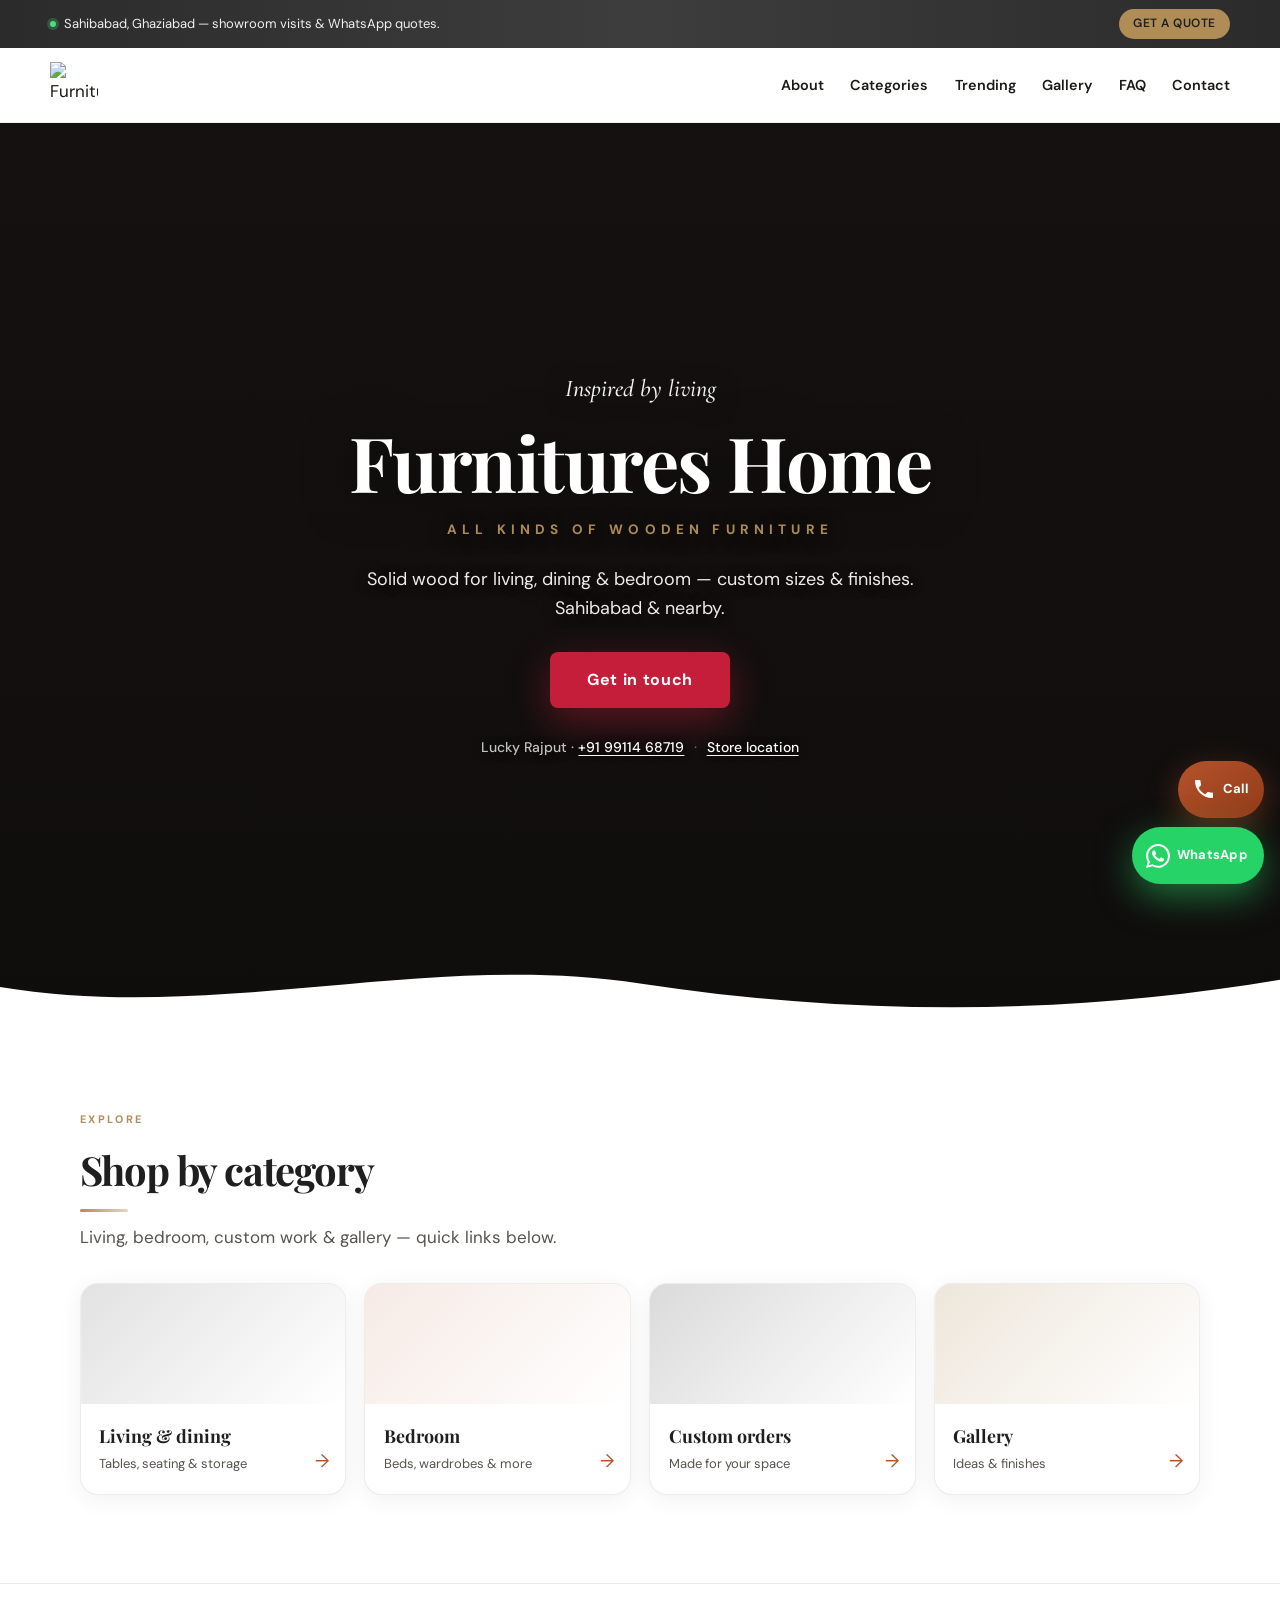
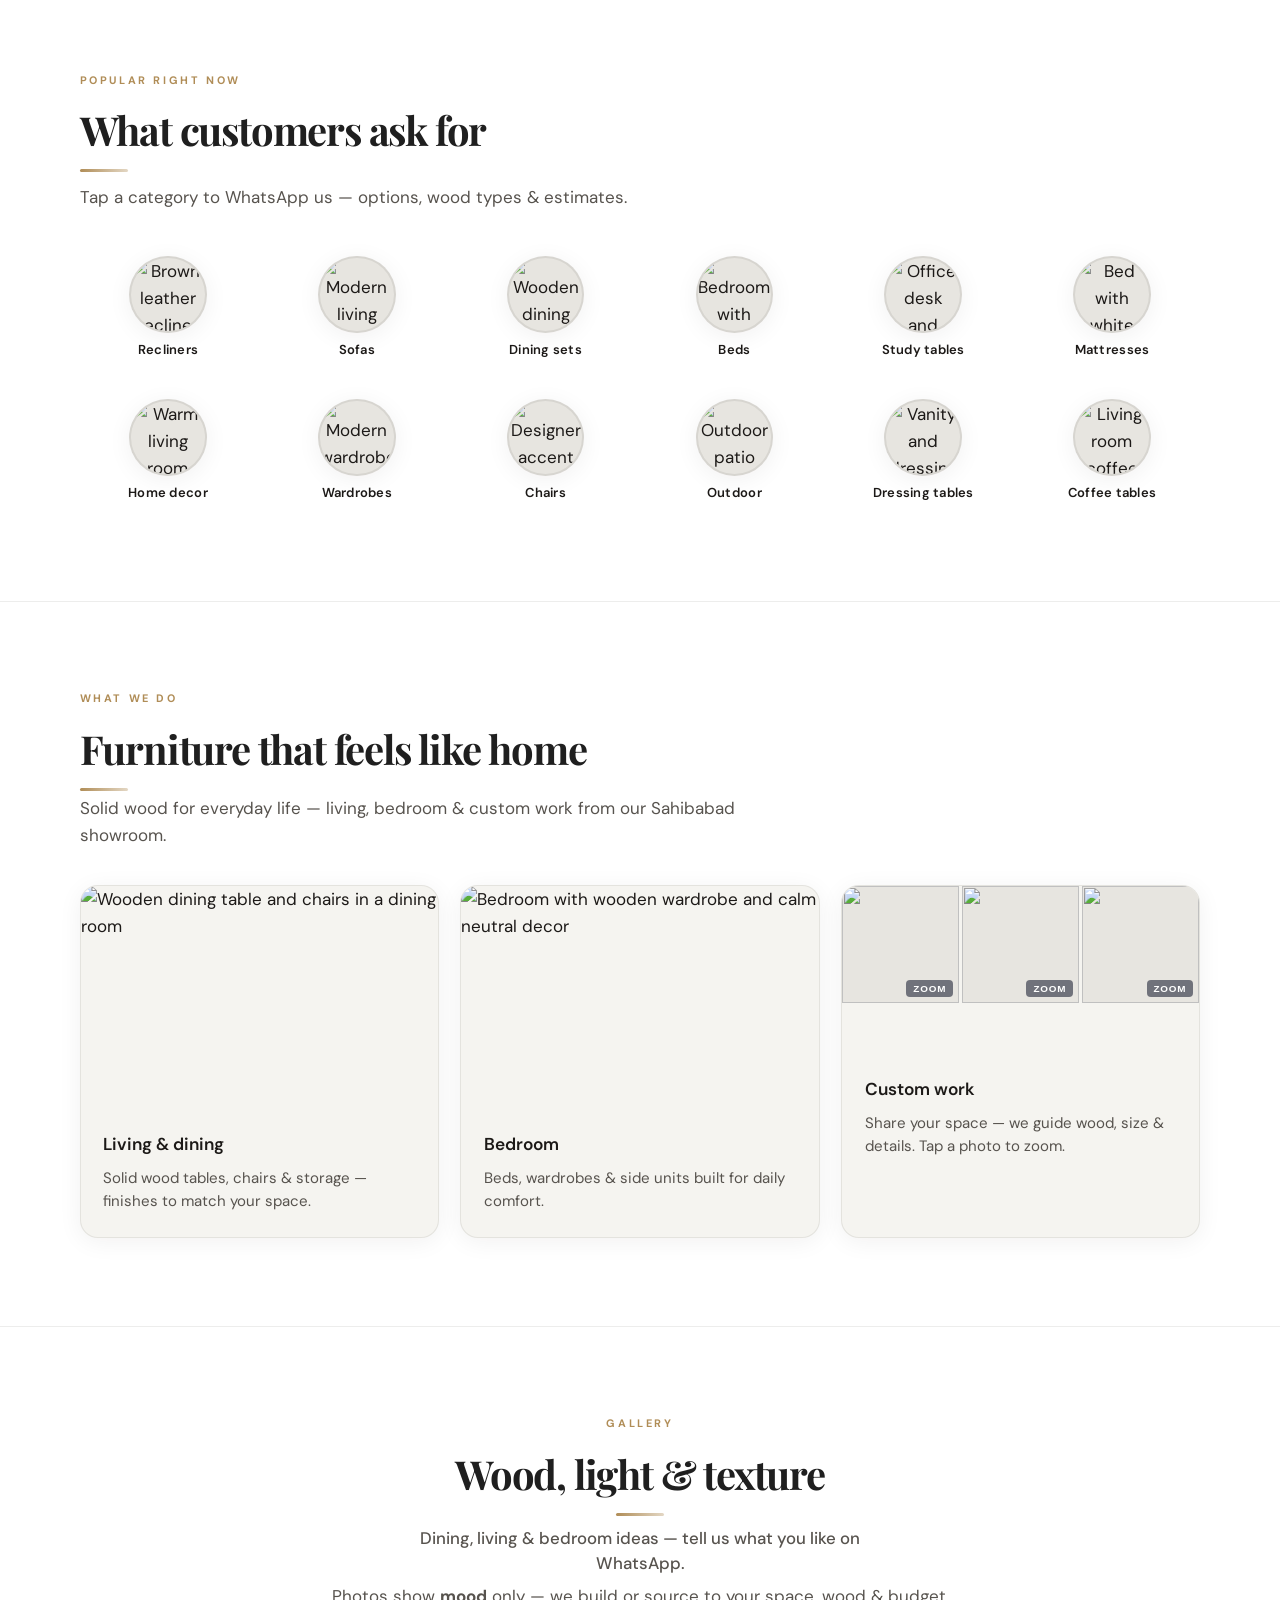
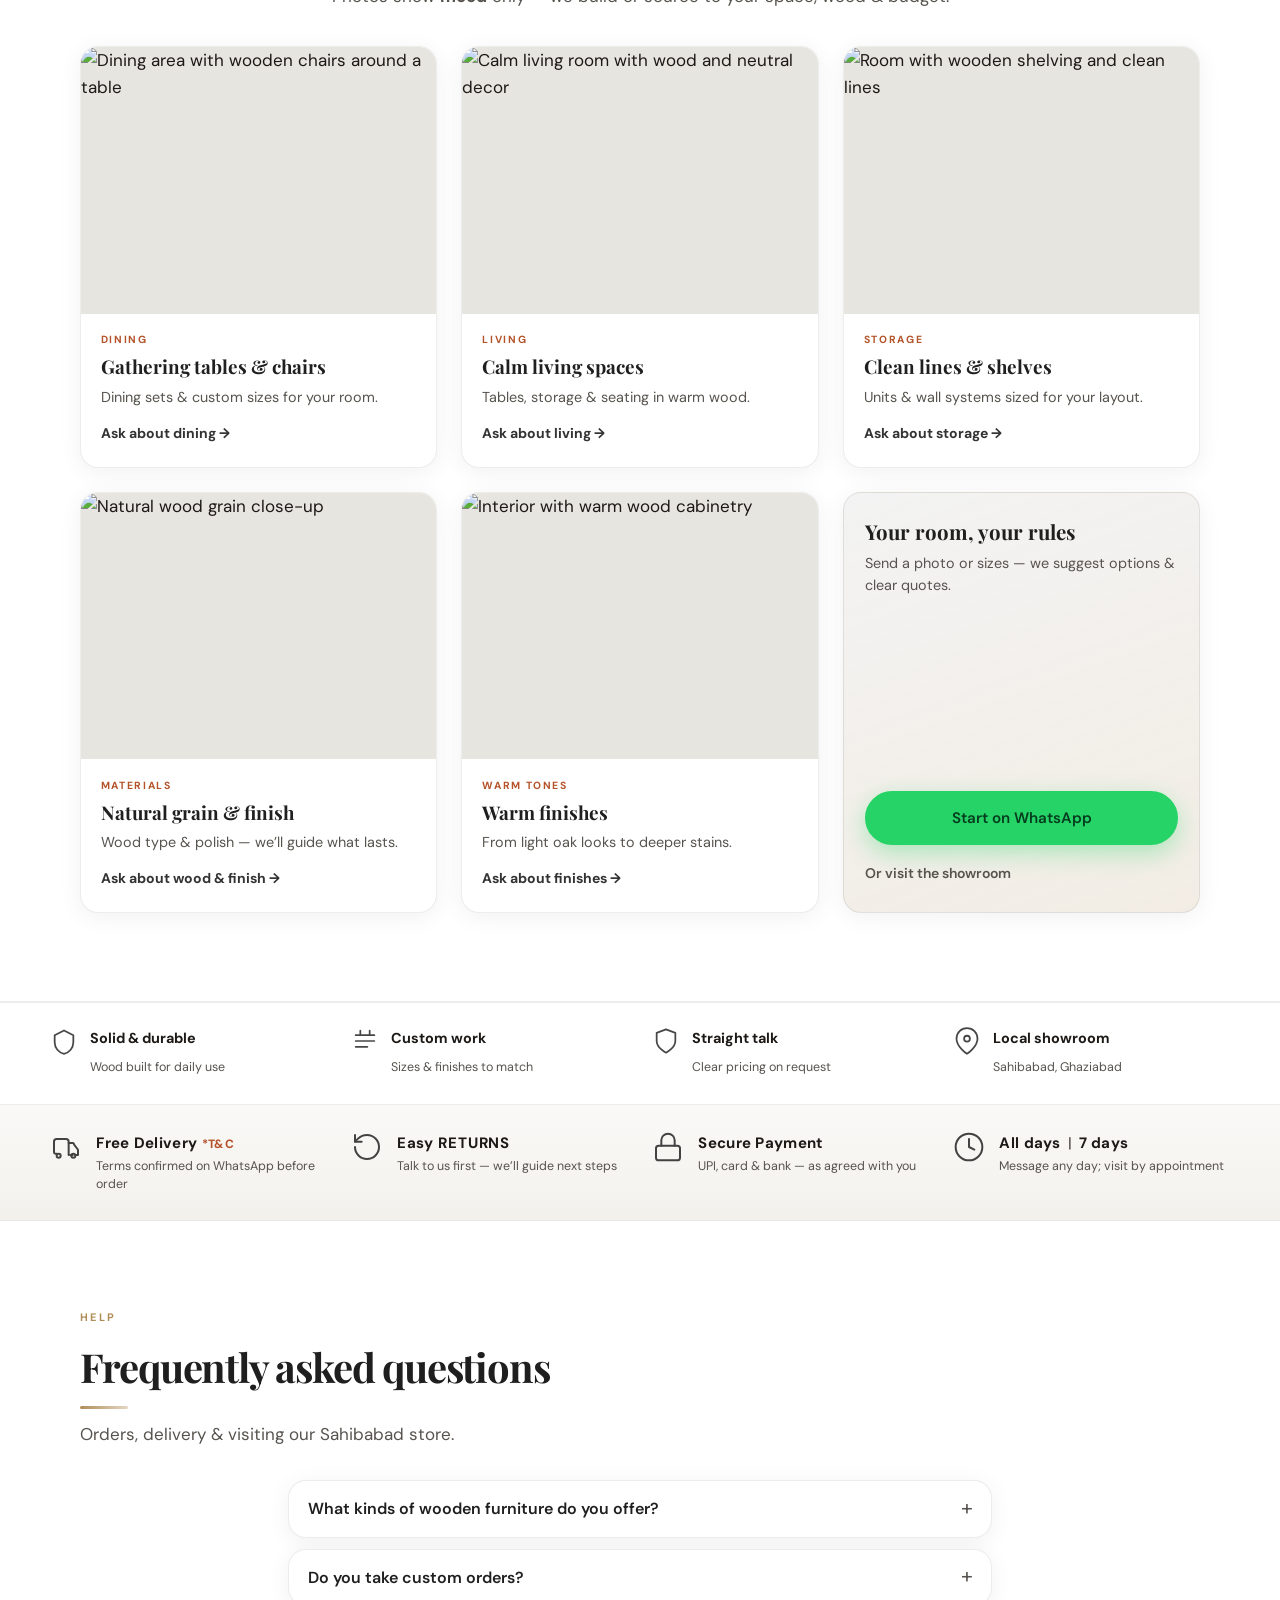
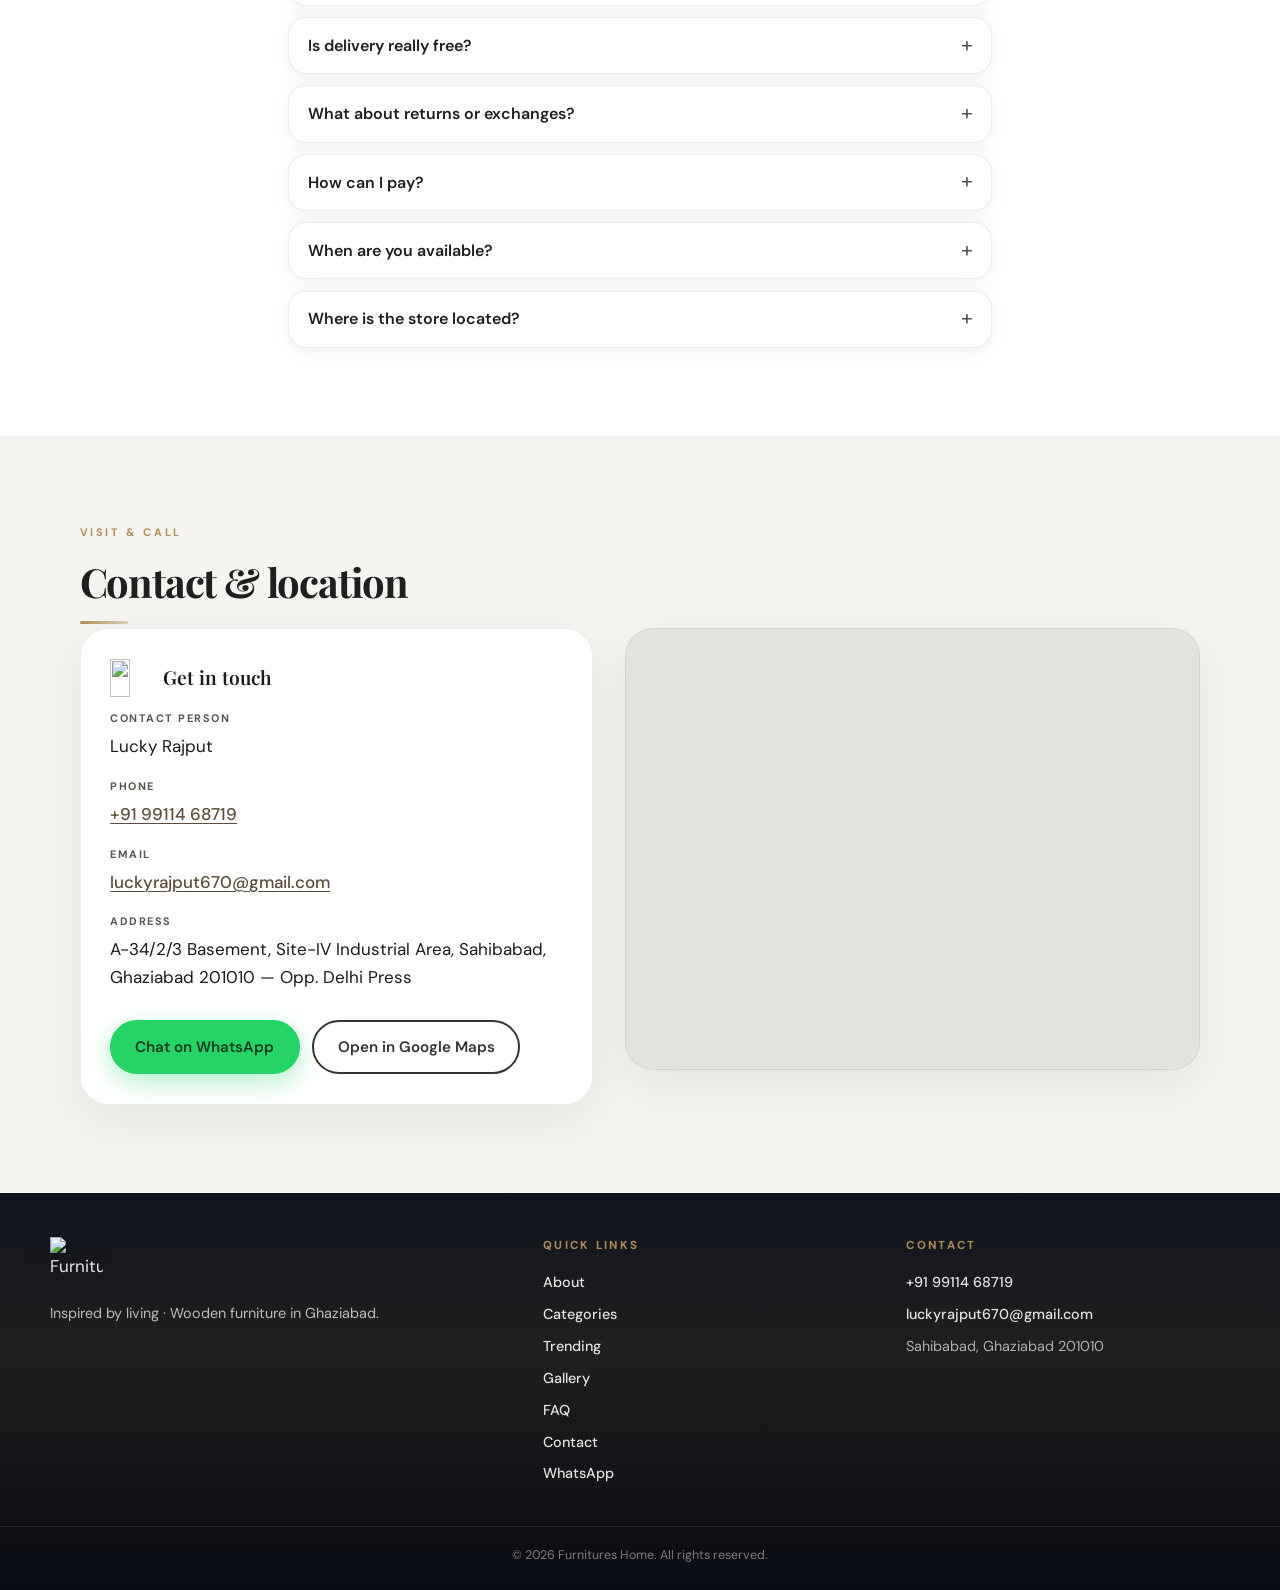
==== index.html @ df37f235 "Add files via upload" ====
<!DOCTYPE html>
<html lang="en-IN">
  <head>
    <meta charset="utf-8" />
    <meta name="viewport" content="width=device-width, initial-scale=1, viewport-fit=cover" />
    <meta
      name="description"
      content="Furnitures Home — solid wood furniture in Sahibabad, Ghaziabad (201010). Living, dining, bedroom & custom. WhatsApp +91 99114 68719."
    />
    <meta name="robots" content="index, follow, max-image-preview:large" />
    <meta name="author" content="Furnitures Home" />
    <meta name="theme-color" content="#333333" />
    <meta name="format-detection" content="telephone=yes" />
    <title>Furnitures Home | Wooden Furniture Store Sahibabad, Ghaziabad</title>
    <!-- When you have a live URL, add: <link rel="canonical" href="https://your-domain.com/" /> and og:url meta. -->
    <meta property="og:type" content="website" />
    <meta property="og:title" content="Furnitures Home | Wooden Furniture Ghaziabad" />
    <meta
      property="og:description"
      content="Wooden furniture Sahibabad, Ghaziabad — living, dining, bedroom &amp; custom. WhatsApp +91 99114 68719."
    />
    <meta property="og:locale" content="en_IN" />
    <meta
      property="og:image"
      content="https://images.unsplash.com/photo-1618221195710-dd6b41faaea6?auto=format&amp;fit=crop&amp;w=1200&amp;h=630&amp;q=85"
    />
    <meta property="og:image:width" content="1200" />
    <meta property="og:image:height" content="630" />
    <meta property="og:image:alt" content="Warm living room with wooden furniture" />
    <meta name="twitter:card" content="summary_large_image" />
    <meta name="twitter:title" content="Furnitures Home | Wooden Furniture Ghaziabad" />
    <meta
      name="twitter:description"
      content="Wood furniture Sahibabad, Ghaziabad. Custom &amp; ready. Call / WhatsApp +91 99114 68719."
    />
    <meta
      name="twitter:image"
      content="https://images.unsplash.com/photo-1618221195710-dd6b41faaea6?auto=format&amp;fit=crop&amp;w=1200&amp;h=630&amp;q=85"
    />
    <link rel="preconnect" href="https://fonts.googleapis.com" />
    <link rel="preconnect" href="https://fonts.gstatic.com" crossorigin />
    <link
      href="https://fonts.googleapis.com/css2?family=Cormorant+Garamond:ital,wght@0,500;0,600;1,500&family=DM+Sans:ital,opsz,wght@0,9..40,400;0,9..40,500;0,9..40,600;0,9..40,700;1,9..40,400&family=Playfair+Display:wght@500;600;700&display=swap"
      rel="stylesheet"
    />
    <link rel="preload" href="images/brand-logo.png" as="image" type="image/png" fetchpriority="high" />
    <link rel="stylesheet" href="styles.css" />
    <script type="application/ld+json">
      {
        "@context": "https://schema.org",
        "@type": "FurnitureStore",
        "name": "Furnitures Home",
        "description": "Wooden furniture store: living, dining, bedroom & custom solid wood. Sahibabad, Ghaziabad.",
        "image": "https://images.unsplash.com/photo-1618221195710-dd6b41faaea6?auto=format&fit=crop&w=1200&q=85",
        "telephone": "+91-99114-68719",
        "email": "luckyrajput670@gmail.com",
        "address": {
          "@type": "PostalAddress",
          "streetAddress": "A-34/2/3 Basement, Site-IV Industrial Area, Opp. Delhi Press",
          "addressLocality": "Sahibabad",
          "addressRegion": "Uttar Pradesh",
          "postalCode": "201010",
          "addressCountry": "IN"
        },
        "geo": {
          "@type": "GeoCoordinates",
          "latitude": 28.6752483,
          "longitude": 77.353792
        },
        "sameAs": [
          "https://www.google.com/maps?q=28.6752483,77.353792&z=15&hl=en"
        ],
        "areaServed": { "@type": "AdministrativeArea", "name": "Ghaziabad" },
        "priceRange": "$$"
      }
    </script>
    <script type="application/ld+json">
      {
        "@context": "https://schema.org",
        "@type": "FAQPage",
        "mainEntity": [
          {
            "@type": "Question",
            "name": "What kinds of wooden furniture do you offer?",
            "acceptedAnswer": {
              "@type": "Answer",
              "text": "Living, dining, and bedroom — tables, chairs, beds, wardrobes, storage, and more. Message on WhatsApp for options and wood types."
            }
          },
          {
            "@type": "Question",
            "name": "Do you take custom orders?",
            "acceptedAnswer": {
              "@type": "Answer",
              "text": "Yes. Share room size, style, and budget — we suggest dimensions, finishes, and wood."
            }
          },
          {
            "@type": "Question",
            "name": "Is delivery free?",
            "acceptedAnswer": {
              "@type": "Answer",
              "text": "Free delivery *T&C depends on distance, value and product. We confirm before payment."
            }
          },
          {
            "@type": "Question",
            "name": "How can I pay?",
            "acceptedAnswer": {
              "@type": "Answer",
              "text": "Secure payment via UPI, bank transfer or card as agreed, with a clear receipt."
            }
          }
        ]
      }
    </script>
    <script type="application/ld+json">
      {
        "@context": "https://schema.org",
        "@type": "ItemList",
        "name": "Popular furniture categories",
        "description": "Trending categories customers ask about at Furnitures Home, Sahibabad, Ghaziabad.",
        "numberOfItems": 12,
        "itemListElement": [
          { "@type": "ListItem", "position": 1, "name": "Recliners" },
          { "@type": "ListItem", "position": 2, "name": "Sofas" },
          { "@type": "ListItem", "position": 3, "name": "Dining sets" },
          { "@type": "ListItem", "position": 4, "name": "Beds" },
          { "@type": "ListItem", "position": 5, "name": "Study tables" },
          { "@type": "ListItem", "position": 6, "name": "Mattresses" },
          { "@type": "ListItem", "position": 7, "name": "Home decor" },
          { "@type": "ListItem", "position": 8, "name": "Wardrobes" },
          { "@type": "ListItem", "position": 9, "name": "Chairs" },
          { "@type": "ListItem", "position": 10, "name": "Outdoor furniture" },
          { "@type": "ListItem", "position": 11, "name": "Dressing tables" },
          { "@type": "ListItem", "position": 12, "name": "Coffee tables" }
        ]
      }
    </script>
  </head>
  <body>
    <a class="skip-link" href="#main">Skip to content</a>

    <div class="promo-bar">
      <div class="container promo-bar-inner">
        <p class="promo-bar-msg">
          <span class="promo-bar-dot" aria-hidden="true"></span>
          Sahibabad, Ghaziabad — showroom visits &amp; WhatsApp quotes.
        </p>
        <a
          class="promo-bar-cta"
          href="https://wa.me/919911468719?text=Hello%2C%20I%27d%20like%20a%20quote%20for%20furniture."
          target="_blank"
          rel="noopener noreferrer"
          >Get a quote</a
        >
      </div>
    </div>

    <header class="site-header">
      <div class="container header-inner">
        <a href="#main" class="logo logo--brand-img">
          <img
            class="logo-image"
            src="images/brand-logo.png"
            alt="Furnitures Home — wooden furniture, Sahibabad, Ghaziabad"
            width="596"
            height="566"
            decoding="async"
            fetchpriority="high"
          />
        </a>
        <button
          type="button"
          class="nav-toggle"
          aria-expanded="false"
          aria-controls="site-nav"
          aria-label="Open menu"
        >
          <span class="nav-toggle-bars" aria-hidden="true"></span>
        </button>
        <nav id="site-nav" class="nav" aria-label="Primary">
          <a href="#about">About</a>
          <a href="#categories">Categories</a>
          <a href="#trending">Trending</a>
          <a href="#collection">Gallery</a>
          <a href="#faq">FAQ</a>
          <a href="#contact">Contact</a>
        </nav>
      </div>
    </header>
    <div class="nav-backdrop" id="nav-backdrop" aria-hidden="true"></div>

    <main id="main">
      <section class="hero hero--full" aria-labelledby="hero-heading">
        <div class="hero-full-media" aria-hidden="true">
          <div class="hero-full-photo"></div>
          <div class="hero-full-shade"></div>
        </div>
        <div class="hero-full-inner container">
          <p class="hero-full-script">Inspired by living</p>
          <h1 class="hero-full-title" id="hero-heading">Furnitures Home</h1>
          <p class="hero-full-kicker">All kinds of wooden furniture</p>
          <p class="hero-full-desc">
            Solid wood for living, dining &amp; bedroom — custom sizes &amp; finishes. Sahibabad &amp; nearby.
          </p>
          <a
            class="btn btn-hero-cta"
            href="https://wa.me/919911468719?text=Hello%2C%20I%27d%20like%20to%20get%20in%20touch%20about%20furniture."
            target="_blank"
            rel="noopener noreferrer"
            >Get in touch</a
          >
          <p class="hero-full-meta">
            Lucky Rajput · <a href="tel:+919911468719">+91 99114 68719</a>
            <span class="hero-full-meta-sep">·</span>
            <a href="#contact">Store location</a>
          </p>
        </div>
        <div class="hero-full-wave" aria-hidden="true">
          <svg class="hero-wave-svg" xmlns="http://www.w3.org/2000/svg" viewBox="0 0 1440 100" preserveAspectRatio="none">
            <path
              fill="currentColor"
              d="M0,50 C240,100 480,0 720,45 S1200,90 1440,40 L1440,100 L0,100 Z"
            />
          </svg>
        </div>
      </section>

      <section id="categories" class="section section-categories">
        <div class="container">
          <header class="section-head">
            <p class="eyebrow">Explore</p>
            <h2 class="section-title">Shop by category</h2>
            <p class="section-intro section-intro--tight">
              Living, bedroom, custom work &amp; gallery — quick links below.
            </p>
          </header>
          <div class="category-grid">
            <a class="category-tile" href="#cat-living">
              <span class="category-tile-visual category-tile-visual--living" aria-hidden="true"></span>
              <span class="category-tile-body">
                <span class="category-tile-name">Living &amp; dining</span>
                <span class="category-tile-hint">Tables, seating &amp; storage</span>
                <span class="category-tile-arrow" aria-hidden="true">→</span>
              </span>
            </a>
            <a class="category-tile" href="#cat-bedroom">
              <span class="category-tile-visual category-tile-visual--bed" aria-hidden="true"></span>
              <span class="category-tile-body">
                <span class="category-tile-name">Bedroom</span>
                <span class="category-tile-hint">Beds, wardrobes &amp; more</span>
                <span class="category-tile-arrow" aria-hidden="true">→</span>
              </span>
            </a>
            <a class="category-tile" href="#cat-custom">
              <span class="category-tile-visual category-tile-visual--custom" aria-hidden="true"></span>
              <span class="category-tile-body">
                <span class="category-tile-name">Custom orders</span>
                <span class="category-tile-hint">Made for your space</span>
                <span class="category-tile-arrow" aria-hidden="true">→</span>
              </span>
            </a>
            <a class="category-tile" href="#collection">
              <span class="category-tile-visual category-tile-visual--gallery" aria-hidden="true"></span>
              <span class="category-tile-body">
                <span class="category-tile-name">Gallery</span>
                <span class="category-tile-hint">Ideas &amp; finishes</span>
                <span class="category-tile-arrow" aria-hidden="true">→</span>
              </span>
            </a>
          </div>
        </div>
      </section>

      <section id="trending" class="section section-trending" aria-labelledby="trending-heading">
        <div class="container">
          <header class="section-head trending-head">
            <p class="eyebrow">Popular right now</p>
            <h2 id="trending-heading" class="section-title">What customers ask for</h2>
            <p class="section-intro section-intro--tight">
              Tap a category to WhatsApp us — options, wood types &amp; estimates.
            </p>
          </header>
          <ul class="trending-grid" aria-label="Trending furniture categories">
            <li>
              <a class="trending-item" href="https://wa.me/919911468719?text=Hello%2C%20I%27m%20interested%20in%20recliners." target="_blank" rel="noopener noreferrer">
                <span class="trending-icon">
                  <img
                    src="https://images.unsplash.com/photo-1582719478250-c89cae4dc85b?auto=format&fit=crop&w=400&h=400&q=80"
                    alt="Brown leather recliner armchair"
                    width="400"
                    height="400"
                    loading="lazy"
                    decoding="async"
                  />
                </span>
                <span class="trending-label">Recliners</span>
              </a>
            </li>
            <li>
              <a class="trending-item" href="https://wa.me/919911468719?text=Hello%2C%20I%27m%20interested%20in%20sofas." target="_blank" rel="noopener noreferrer">
                <span class="trending-icon">
                  <img
                    src="https://images.unsplash.com/photo-1555041469-a586c61ea9bc?auto=format&fit=crop&w=400&h=400&q=80"
                    alt="Modern living room sofa with cushions"
                    width="400"
                    height="400"
                    loading="lazy"
                    decoding="async"
                  />
                </span>
                <span class="trending-label">Sofas</span>
              </a>
            </li>
            <li>
              <a class="trending-item" href="https://wa.me/919911468719?text=Hello%2C%20I%27m%20interested%20in%20dining%20sets." target="_blank" rel="noopener noreferrer">
                <span class="trending-icon">
                  <img
                    src="https://images.unsplash.com/photo-1616486338812-3dadae4b4ace?auto=format&fit=crop&w=400&h=400&q=80"
                    alt="Wooden dining table and chairs"
                    width="400"
                    height="400"
                    loading="lazy"
                    decoding="async"
                  />
                </span>
                <span class="trending-label">Dining sets</span>
              </a>
            </li>
            <li>
              <a class="trending-item" href="https://wa.me/919911468719?text=Hello%2C%20I%27m%20interested%20in%20beds." target="_blank" rel="noopener noreferrer">
                <span class="trending-icon">
                  <img
                    src="https://images.unsplash.com/photo-1631679706909-1844bbd07221?auto=format&fit=crop&w=400&h=400&q=80"
                    alt="Bedroom with wooden bed and wardrobe"
                    width="400"
                    height="400"
                    loading="lazy"
                    decoding="async"
                  />
                </span>
                <span class="trending-label">Beds</span>
              </a>
            </li>
            <li>
              <a class="trending-item" href="https://wa.me/919911468719?text=Hello%2C%20I%27m%20interested%20in%20study%20tables." target="_blank" rel="noopener noreferrer">
                <span class="trending-icon">
                  <img
                    src="https://images.unsplash.com/photo-1497366216548-37526070297c?auto=format&fit=crop&w=400&h=400&q=80"
                    alt="Office desk and workspace"
                    width="400"
                    height="400"
                    loading="lazy"
                    decoding="async"
                  />
                </span>
                <span class="trending-label">Study tables</span>
              </a>
            </li>
            <li>
              <a class="trending-item" href="https://wa.me/919911468719?text=Hello%2C%20I%27m%20interested%20in%20mattresses." target="_blank" rel="noopener noreferrer">
                <span class="trending-icon">
                  <img
                    src="https://images.unsplash.com/photo-1505693416388-ac5ce068fe85?auto=format&fit=crop&w=400&h=400&q=80"
                    alt="Bed with white bedding and pillows"
                    width="400"
                    height="400"
                    loading="lazy"
                    decoding="async"
                  />
                </span>
                <span class="trending-label">Mattresses</span>
              </a>
            </li>
            <li>
              <a class="trending-item" href="https://wa.me/919911468719?text=Hello%2C%20I%27m%20interested%20in%20home%20decor." target="_blank" rel="noopener noreferrer">
                <span class="trending-icon trending-icon--decor">
                  <img
                    src="https://images.unsplash.com/photo-1615873968403-89e068629265?auto=format&fit=crop&w=400&h=400&q=85"
                    alt="Warm living room with wood furniture, plants and home decor"
                    width="400"
                    height="400"
                    loading="lazy"
                    decoding="async"
                  />
                </span>
                <span class="trending-label">Home decor</span>
              </a>
            </li>
            <li>
              <a class="trending-item" href="https://wa.me/919911468719?text=Hello%2C%20I%27m%20interested%20in%20wardrobes." target="_blank" rel="noopener noreferrer">
                <span class="trending-icon">
                  <img
                    src="https://images.unsplash.com/photo-1595428774223-ef52624120d2?auto=format&fit=crop&w=400&h=400&q=80"
                    alt="Modern wardrobe closet storage"
                    width="400"
                    height="400"
                    loading="lazy"
                    decoding="async"
                  />
                </span>
                <span class="trending-label">Wardrobes</span>
              </a>
            </li>
            <li>
              <a class="trending-item" href="https://wa.me/919911468719?text=Hello%2C%20I%27m%20interested%20in%20chairs." target="_blank" rel="noopener noreferrer">
                <span class="trending-icon">
                  <img
                    src="https://images.unsplash.com/photo-1580480055273-228ff5388ef8?auto=format&fit=crop&w=400&h=400&q=80"
                    alt="Designer accent chair"
                    width="400"
                    height="400"
                    loading="lazy"
                    decoding="async"
                  />
                </span>
                <span class="trending-label">Chairs</span>
              </a>
            </li>
            <li>
              <a class="trending-item" href="https://wa.me/919911468719?text=Hello%2C%20I%27m%20interested%20in%20outdoor%20furniture." target="_blank" rel="noopener noreferrer">
                <span class="trending-icon">
                  <img
                    src="https://images.unsplash.com/photo-1600210492493-0946911123ea?auto=format&fit=crop&w=400&h=400&q=80"
                    alt="Outdoor patio seating area"
                    width="400"
                    height="400"
                    loading="lazy"
                    decoding="async"
                  />
                </span>
                <span class="trending-label">Outdoor</span>
              </a>
            </li>
            <li>
              <a class="trending-item" href="https://wa.me/919911468719?text=Hello%2C%20I%27m%20interested%20in%20dressing%20tables." target="_blank" rel="noopener noreferrer">
                <span class="trending-icon">
                  <img
                    src="https://images.unsplash.com/photo-1519710164239-da123dc03ef4?auto=format&fit=crop&w=400&h=400&q=80"
                    alt="Vanity and dressing area"
                    width="400"
                    height="400"
                    loading="lazy"
                    decoding="async"
                  />
                </span>
                <span class="trending-label">Dressing tables</span>
              </a>
            </li>
            <li>
              <a class="trending-item" href="https://wa.me/919911468719?text=Hello%2C%20I%27m%20interested%20in%20coffee%20tables." target="_blank" rel="noopener noreferrer">
                <span class="trending-icon">
                  <img
                    src="https://images.unsplash.com/photo-1600607687939-ce8a6c25118c?auto=format&fit=crop&w=400&h=400&q=80"
                    alt="Living room coffee table"
                    width="400"
                    height="400"
                    loading="lazy"
                    decoding="async"
                  />
                </span>
                <span class="trending-label">Coffee tables</span>
              </a>
            </li>
          </ul>
          <!-- <p class="photo-credit trending-credit">
            Example photos via <a href="https://unsplash.com" target="_blank" rel="noopener noreferrer">Unsplash</a> — for
            inspiration; we supply to your order.
          </p> -->
        </div>
      </section>

      <section id="about" class="section about">
        <div class="container">
          <header class="section-head">
            <p class="eyebrow">What we do</p>
            <h2 class="section-title">Furniture that feels like home</h2>
          </header>
          <p class="section-intro">
            Solid wood for everyday life — living, bedroom &amp; custom work from our Sahibabad showroom.
          </p>
          <ul class="feature-grid">
            <li class="feature-card" id="cat-living">
              <div class="feature-card-visual">
                <img
                  src="https://images.unsplash.com/photo-1615529182904-14819c35db37?auto=format&fit=crop&w=800&q=80"
                  alt="Wooden dining table and chairs in a dining room"
                  width="400"
                  height="220"
                  loading="lazy"
                  decoding="async"
                />
              </div>
              <div class="feature-card-body">
                <h3>Living &amp; dining</h3>
                <p>Solid wood tables, chairs &amp; storage — finishes to match your space.</p>
              </div>
            </li>
            <li class="feature-card" id="cat-bedroom">
              <div class="feature-card-visual">
                <img
                  src="https://images.unsplash.com/photo-1631679706909-1844bbd07221?auto=format&fit=crop&w=800&q=80"
                  alt="Bedroom with wooden wardrobe and calm neutral decor"
                  width="400"
                  height="220"
                  loading="lazy"
                  decoding="async"
                />
              </div>
              <div class="feature-card-body">
                <h3>Bedroom</h3>
                <p>Beds, wardrobes &amp; side units built for daily comfort.</p>
              </div>
            </li>
            <li class="feature-card feature-card--custom" id="cat-custom">
              <div class="feature-card-visual feature-card-visual--custom">
                <div class="custom-work-grid">
                  <button
                    type="button"
                    class="zoom-thumb"
                    data-full-src="images/custom-chair.png"
                    data-full-alt="Custom upholstered accent chair with channel tufting on marble floor"
                    aria-label="View enlarged: custom upholstered accent chair"
                    aria-haspopup="dialog"
                  >
                    <img
                      src="images/custom-chair.png"
                      alt=""
                      width="200"
                      height="200"
                      loading="lazy"
                      decoding="async"
                    />
                    <span class="zoom-thumb-hint" aria-hidden="true">Zoom</span>
                  </button>
                  <button
                    type="button"
                    class="zoom-thumb"
                    data-full-src="images/custom-living.png"
                    data-full-alt="Luxury cream and teal L-shaped sectional with marble coffee table in modern living room"
                    aria-label="View enlarged: luxury sectional and marble coffee table"
                    aria-haspopup="dialog"
                  >
                    <img
                      src="images/custom-living.png"
                      alt=""
                      width="200"
                      height="200"
                      loading="lazy"
                      decoding="async"
                    />
                    <span class="zoom-thumb-hint" aria-hidden="true">Zoom</span>
                  </button>
                  <button
                    type="button"
                    class="zoom-thumb"
                    data-full-src="images/custom-dining.png"
                    data-full-alt="Modern dining set with marble-top table and channel-tufted upholstered chairs"
                    aria-label="View enlarged: marble dining table and upholstered chairs"
                    aria-haspopup="dialog"
                  >
                    <img
                      src="images/custom-dining.png"
                      alt=""
                      width="200"
                      height="200"
                      loading="lazy"
                      decoding="async"
                    />
                    <span class="zoom-thumb-hint" aria-hidden="true">Zoom</span>
                  </button>
                </div>
              </div>
              <div class="feature-card-body">
                <h3>Custom work</h3>
                <p>Share your space — we guide wood, size &amp; details. Tap a photo to zoom.</p>
              </div>
            </li>
          </ul>
        </div>
      </section>

      <section id="collection" class="section collection">
        <div class="container">
          <header class="section-head collection-head">
            <p class="eyebrow">Gallery</p>
            <h2 class="section-title">Wood, light &amp; texture</h2>
            <p class="collection-subtitle">Dining, living &amp; bedroom ideas — tell us what you like on WhatsApp.</p>
          </header>
          <p class="section-intro collection-intro">
            Photos show <strong>mood</strong> only — we build or source to your space, wood &amp; budget.
          </p>
          <div class="inspo-grid">
            <article class="inspo-card">
              <div class="inspo-card-media">
                <img
                  src="https://images.unsplash.com/photo-1616486338812-3dadae4b4ace?auto=format&fit=crop&w=800&q=80"
                  alt="Dining area with wooden chairs around a table"
                  width="800"
                  height="600"
                  loading="lazy"
                  decoding="async"
                />
              </div>
              <div class="inspo-card-body">
                <span class="inspo-card-tag">Dining</span>
                <h3 class="inspo-card-title">Gathering tables &amp; chairs</h3>
                <p class="inspo-card-desc">Dining sets &amp; custom sizes for your room.</p>
                <a
                  class="inspo-card-cta"
                  href="https://wa.me/919911468719?text=Hello%2C%20I%27m%20interested%20in%20dining%20furniture%20like%20your%20gallery."
                  target="_blank"
                  rel="noopener noreferrer"
                  >Ask about dining →</a
                >
              </div>
            </article>
            <article class="inspo-card">
              <div class="inspo-card-media">
                <img
                  src="https://images.unsplash.com/photo-1615873968403-89e068629265?auto=format&fit=crop&w=800&q=80"
                  alt="Calm living room with wood and neutral decor"
                  width="800"
                  height="600"
                  loading="lazy"
                  decoding="async"
                />
              </div>
              <div class="inspo-card-body">
                <span class="inspo-card-tag">Living</span>
                <h3 class="inspo-card-title">Calm living spaces</h3>
                <p class="inspo-card-desc">Tables, storage &amp; seating in warm wood.</p>
                <a
                  class="inspo-card-cta"
                  href="https://wa.me/919911468719?text=Hello%2C%20I%27d%20like%20ideas%20for%20living%20room%20wood%20furniture."
                  target="_blank"
                  rel="noopener noreferrer"
                  >Ask about living →</a
                >
              </div>
            </article>
            <article class="inspo-card">
              <div class="inspo-card-media">
                <img
                  src="https://images.unsplash.com/photo-1586023492125-27b2c045efd7?auto=format&fit=crop&w=800&q=80"
                  alt="Room with wooden shelving and clean lines"
                  width="800"
                  height="600"
                  loading="lazy"
                  decoding="async"
                />
              </div>
              <div class="inspo-card-body">
                <span class="inspo-card-tag">Storage</span>
                <h3 class="inspo-card-title">Clean lines &amp; shelves</h3>
                <p class="inspo-card-desc">Units &amp; wall systems sized for your layout.</p>
                <a
                  class="inspo-card-cta"
                  href="https://wa.me/919911468719?text=Hello%2C%20I%27m%20looking%20for%20storage%20%2F%20shelving%20in%20wood."
                  target="_blank"
                  rel="noopener noreferrer"
                  >Ask about storage →</a
                >
              </div>
            </article>
            <article class="inspo-card">
              <div class="inspo-card-media">
                <img
                  src="https://images.unsplash.com/photo-1503602642458-232111445657?auto=format&fit=crop&w=800&q=80"
                  alt="Natural wood grain close-up"
                  width="800"
                  height="600"
                  loading="lazy"
                  decoding="async"
                />
              </div>
              <div class="inspo-card-body">
                <span class="inspo-card-tag">Materials</span>
                <h3 class="inspo-card-title">Natural grain &amp; finish</h3>
                <p class="inspo-card-desc">Wood type &amp; polish — we’ll guide what lasts.</p>
                <a
                  class="inspo-card-cta"
                  href="https://wa.me/919911468719?text=Hello%2C%20I%27d%20like%20help%20choosing%20wood%20type%20and%20finish."
                  target="_blank"
                  rel="noopener noreferrer"
                  >Ask about wood &amp; finish →</a
                >
              </div>
            </article>
            <article class="inspo-card">
              <div class="inspo-card-media">
                <img
                  src="https://images.unsplash.com/photo-1558618666-fcd25c85cd64?auto=format&fit=crop&w=800&q=80"
                  alt="Interior with warm wood cabinetry"
                  width="800"
                  height="600"
                  loading="lazy"
                  decoding="async"
                />
              </div>
              <div class="inspo-card-body">
                <span class="inspo-card-tag">Warm tones</span>
                <h3 class="inspo-card-title">Warm finishes</h3>
                <p class="inspo-card-desc">From light oak looks to deeper stains.</p>
                <a
                  class="inspo-card-cta"
                  href="https://wa.me/919911468719?text=Hello%2C%20I%27d%20like%20warmer%20wood%20finishes%20for%20my%20home."
                  target="_blank"
                  rel="noopener noreferrer"
                  >Ask about finishes →</a
                >
              </div>
            </article>
            <article class="inspo-card inspo-card--cta">
              <div class="inspo-card-body inspo-card-body--solo">
                <h3 class="inspo-card-title">Your room, your rules</h3>
                <p class="inspo-card-desc">Send a photo or sizes — we suggest options &amp; clear quotes.</p>
                <a
                  class="btn btn-primary inspo-card-btn"
                  href="https://wa.me/919911468719?text=Hello%2C%20I%27d%20like%20a%20custom%20furniture%20idea%20for%20my%20room."
                  target="_blank"
                  rel="noopener noreferrer"
                  >Start on WhatsApp</a
                >
                <a class="inspo-card-cta inspo-card-cta--muted" href="#contact">Or visit the showroom</a>
              </div>
            </article>
          </div>
          <!-- <p class="photo-credit collection-footnote">
            Photos via <a href="https://unsplash.com" target="_blank" rel="noopener noreferrer">Unsplash</a> — inspiration
            only; we build to your order.
          </p> -->
        </div>
      </section>

      <section class="trust-strip" aria-label="Why Furnitures Home">
        <div class="container trust-strip-inner">
          <div class="trust-item">
            <span class="trust-icon" aria-hidden="true">
              <svg viewBox="0 0 24 24" width="28" height="28" fill="none" stroke="currentColor" stroke-width="1.5">
                <path d="M12 3l8 4v6c0 5-3.5 9-8 10-4.5-1-8-5-8-10V7l8-4z" stroke-linejoin="round" />
              </svg>
            </span>
            <div>
              <strong class="trust-title">Solid &amp; durable</strong>
              <span class="trust-desc">Wood built for daily use</span>
            </div>
          </div>
          <div class="trust-item">
            <span class="trust-icon" aria-hidden="true">
              <svg viewBox="0 0 24 24" width="28" height="28" fill="none" stroke="currentColor" stroke-width="1.5">
                <path d="M4 7h16M4 12h16M4 17h10" stroke-linecap="round" />
                <path d="M8 3v4M16 3v4" stroke-linecap="round" />
              </svg>
            </span>
            <div>
              <strong class="trust-title">Custom work</strong>
              <span class="trust-desc">Sizes &amp; finishes to match</span>
            </div>
          </div>
          <div class="trust-item">
            <span class="trust-icon" aria-hidden="true">
              <svg viewBox="0 0 24 24" width="28" height="28" fill="none" stroke="currentColor" stroke-width="1.5">
                <path d="M12 22s8-4 8-10V5l-8-3-8 3v7c0 6 8 10 8 10z" stroke-linejoin="round" />
              </svg>
            </span>
            <div>
              <strong class="trust-title">Straight talk</strong>
              <span class="trust-desc">Clear pricing on request</span>
            </div>
          </div>
          <div class="trust-item">
            <span class="trust-icon" aria-hidden="true">
              <svg viewBox="0 0 24 24" width="28" height="28" fill="none" stroke="currentColor" stroke-width="1.5">
                <path d="M21 10c0 7-9 13-9 13S3 17 3 10a9 9 0 1118 0z" stroke-linejoin="round" />
                <circle cx="12" cy="10" r="2.5" />
              </svg>
            </span>
            <div>
              <strong class="trust-title">Local showroom</strong>
              <span class="trust-desc">Sahibabad, Ghaziabad</span>
            </div>
          </div>
        </div>
      </section>

      <section class="service-bar" aria-label="Delivery and service information">
        <div class="container service-bar-inner">
          <div class="service-bar-item">
            <span class="service-bar-icon" aria-hidden="true">
              <svg viewBox="0 0 24 24" width="32" height="32" fill="none" stroke="currentColor" stroke-width="1.5" stroke-linecap="round" stroke-linejoin="round">
                <path d="M14 18V8a2 2 0 00-2-2H5a2 2 0 00-2 2v8a1 1 0 001 1h1" />
                <path d="M15 18h2" />
                <path d="M19 18h2v-3.5a1.5 1.5 0 00-.4-1l-2.5-3.2A1.5 1.5 0 0017.2 9H14" />
                <circle cx="6.5" cy="18.5" r="1.5" />
                <circle cx="17.5" cy="18.5" r="1.5" />
              </svg>
            </span>
            <div class="service-bar-text">
              <strong class="service-bar-title">Free Delivery <span class="service-bar-tnc">*T&amp;C</span></strong>
              <span class="service-bar-note">Terms confirmed on WhatsApp before order</span>
            </div>
          </div>
          <div class="service-bar-item">
            <span class="service-bar-icon" aria-hidden="true">
              <svg viewBox="0 0 24 24" width="32" height="32" fill="none" stroke="currentColor" stroke-width="1.5" stroke-linecap="round" stroke-linejoin="round">
                <path d="M3 12a9 9 0 109-9 9.75 9.75 0 00-6.74 2.74L3 8" />
                <path d="M3 3v5h5" />
              </svg>
            </span>
            <div class="service-bar-text">
              <strong class="service-bar-title">Easy <span class="service-bar-em">RETURNS</span></strong>
              <span class="service-bar-note">Talk to us first — we’ll guide next steps</span>
            </div>
          </div>
          <div class="service-bar-item">
            <span class="service-bar-icon" aria-hidden="true">
              <svg viewBox="0 0 24 24" width="32" height="32" fill="none" stroke="currentColor" stroke-width="1.5" stroke-linecap="round" stroke-linejoin="round">
                <rect x="3" y="11" width="18" height="11" rx="2" ry="2" />
                <path d="M7 11V7a5 5 0 0110 0v4" />
              </svg>
            </span>
            <div class="service-bar-text">
              <strong class="service-bar-title">Secure Payment</strong>
              <span class="service-bar-note">UPI, card &amp; bank — as agreed with you</span>
            </div>
          </div>
          <div class="service-bar-item">
            <span class="service-bar-icon" aria-hidden="true">
              <svg viewBox="0 0 24 24" width="32" height="32" fill="none" stroke="currentColor" stroke-width="1.5" stroke-linecap="round" stroke-linejoin="round">
                <circle cx="12" cy="12" r="10" />
                <path d="M12 6v6l4 2" />
              </svg>
            </span>
            <div class="service-bar-text">
              <strong class="service-bar-title">All days <span class="service-bar-sep">|</span> 7 days</strong>
              <span class="service-bar-note">Message any day; visit by appointment</span>
            </div>
          </div>
        </div>
      </section>

      <section id="faq" class="section section-faq">
        <div class="container">
          <header class="section-head">
            <p class="eyebrow">Help</p>
            <h2 class="section-title">Frequently asked questions</h2>
          </header>
          <p class="section-intro section-intro--tight">Orders, delivery &amp; visiting our Sahibabad store.</p>
          <div class="faq-list">
            <details class="faq-item">
              <summary class="faq-question">What kinds of wooden furniture do you offer?</summary>
              <div class="faq-answer">
                <p>
                  Living, dining &amp; bedroom — tables, chairs, beds, wardrobes &amp; more. WhatsApp us for options &amp; wood types.
                </p>
              </div>
            </details>
            <details class="faq-item">
              <summary class="faq-question">Do you take custom orders?</summary>
              <div class="faq-answer">
                <p>Yes. Share room size, style &amp; budget — we suggest dimensions, finishes &amp; wood.</p>
              </div>
            </details>
            <details class="faq-item">
              <summary class="faq-question">Is delivery really free?</summary>
              <div class="faq-answer">
                <p>
                  <strong>Free delivery *T&amp;C</strong> — depends on distance, value &amp; product. We confirm before you pay.
                </p>
              </div>
            </details>
            <details class="faq-item">
              <summary class="faq-question">What about returns or exchanges?</summary>
              <div class="faq-answer">
                <p>
                  <strong>Easy returns</strong> — custom pieces differ from ready stock. Contact us in the agreed window for ready items.
                </p>
              </div>
            </details>
            <details class="faq-item">
              <summary class="faq-question">How can I pay?</summary>
              <div class="faq-answer">
                <p>
                  <strong>Secure payment</strong> — UPI, bank transfer or card as agreed. Clear receipt provided.
                </p>
              </div>
            </details>
            <details class="faq-item">
              <summary class="faq-question">When are you available?</summary>
              <div class="faq-answer">
                <p>
                  WhatsApp <strong>all days, 7 days a week</strong>. For showroom visits, call ahead.
                </p>
              </div>
            </details>
            <details class="faq-item">
              <summary class="faq-question">Where is the store located?</summary>
              <div class="faq-answer">
                <p>
                  A-34/2/3 Basement, Site-IV Industrial Area, Sahibabad, Ghaziabad 201010 — Opp. Delhi Press.
                  <a href="#contact">Map &amp; directions</a> on our contact section.
                </p>
              </div>
            </details>
          </div>
        </div>
      </section>

      <section id="contact" class="section contact">
        <div class="container">
          <header class="section-head">
            <p class="eyebrow">Visit &amp; call</p>
            <h2 class="section-title">Contact &amp; location</h2>
          </header>
          <div class="contact-layout">
            <div class="contact-card-block">
              <div class="contact-block-header">
                <img
                  class="contact-logo-img"
                  src="images/brand-logo.png"
                  alt=""
                  width="596"
                  height="566"
                  decoding="async"
                />
                <h3 class="contact-heading">Get in touch</h3>
              </div>
              <dl class="contact-list">
                <dt>Contact person</dt>
                <dd>Lucky Rajput</dd>
                <dt>Phone</dt>
                <dd>
                  <a href="tel:+919911468719">+91 99114 68719</a>
                </dd>
                <dt>Email</dt>
                <dd>
                  <a href="mailto:luckyrajput670@gmail.com">luckyrajput670@gmail.com</a>
                </dd>
                <dt>Address</dt>
                <dd>
                  <address class="contact-address">
                    A-34/2/3 Basement, Site-IV Industrial Area, Sahibabad,
                    Ghaziabad 201010 — Opp. Delhi Press
                  </address>
                </dd>
              </dl>
              <div class="contact-buttons">
                <a
                  class="btn btn-primary"
                  href="https://wa.me/919911468719?text=Hello%2C%20I%27d%20like%20to%20inquire%20about%20wooden%20furniture."
                  target="_blank"
                  rel="noopener noreferrer"
                  >Chat on WhatsApp</a
                >
                <a
                  class="btn btn-outline"
                  href="https://www.google.com/maps/@28.6752483,77.353792,15z?hl=en&entry=ttu&g_ep=EgoyMDI2MDMyNC4wIKXMDSoASAFQAw%3D%3D"
                  target="_blank"
                  rel="noopener noreferrer"
                  >Open in Google Maps</a
                >
              </div>
            </div>
            <div class="map-wrap">
              <iframe
                title="Furnitures Home location on Google Maps"
                src="https://www.google.com/maps?q=28.6752483,77.353792&z=15&hl=en&output=embed"
                loading="lazy"
                referrerpolicy="no-referrer-when-downgrade"
                allowfullscreen
                width="600"
                height="450"
              ></iframe>
            </div>
          </div>
        </div>
      </section>
    </main>

    <footer class="site-footer">
      <div class="container footer-grid">
        <div class="footer-col footer-col--brand">
          <div class="footer-brand-row">
            <img
              class="footer-logo-img"
              src="images/brand-logo.png"
              alt="Furnitures Home"
              width="596"
              height="566"
              decoding="async"
            />
          </div>
          <p class="footer-tag">Inspired by living · Wooden furniture in Ghaziabad.</p>
        </div>
        <div class="footer-col">
          <h3 class="footer-heading">Quick links</h3>
          <ul class="footer-links">
            <li><a href="#about">About</a></li>
            <li><a href="#categories">Categories</a></li>
            <li><a href="#trending">Trending</a></li>
            <li><a href="#collection">Gallery</a></li>
            <li><a href="#faq">FAQ</a></li>
            <li><a href="#contact">Contact</a></li>
            <li>
              <a
                href="https://wa.me/919911468719?text=Hello%2C%20I%27d%20like%20to%20inquire%20about%20wooden%20furniture."
                target="_blank"
                rel="noopener noreferrer"
                >WhatsApp</a
              >
            </li>
          </ul>
        </div>
        <div class="footer-col">
          <h3 class="footer-heading">Contact</h3>
          <ul class="footer-links footer-contact">
            <li><a href="tel:+919911468719">+91 99114 68719</a></li>
            <li><a href="mailto:luckyrajput670@gmail.com">luckyrajput670@gmail.com</a></li>
            <li>Sahibabad, Ghaziabad 201010</li>
          </ul>
        </div>
      </div>
      <div class="footer-bottom">
        <div class="container footer-bottom-inner">
          <p class="footer-copy">&copy; <span id="year"></span> Furnitures Home. All rights reserved.</p>
        </div>
      </div>
    </footer>

    <div
      id="image-lightbox"
      class="image-lightbox"
      role="dialog"
      aria-modal="true"
      aria-label="Enlarged product photo"
      hidden
    >
      <button
        type="button"
        class="image-lightbox-close"
        aria-label="Close enlarged image"
      >
        <span aria-hidden="true">&times;</span>
      </button>
      <button
        type="button"
        class="image-lightbox-scrim"
        tabindex="-1"
        aria-hidden="true"
      ></button>
      <div class="image-lightbox-frame">
        <img class="image-lightbox-img" src="" alt="" width="1200" height="1200" decoding="async" />
      </div>
    </div>

    <div class="contact-fab-stack" role="group" aria-label="Quick contact — call or WhatsApp">
      <a
        class="contact-fab contact-fab--call"
        href="tel:+919911468719"
        aria-label="Call +91 99114 68719 for a callback"
      >
        <svg class="contact-fab-icon" viewBox="0 0 24 24" aria-hidden="true" focusable="false">
          <path
            fill="currentColor"
            d="M6.62 10.79c1.44 2.83 3.76 5.14 6.59 6.59l2.2-2.2c.27-.27.67-.36 1.02-.24 1.12.37 2.33.57 3.57.57.55 0 1 .45 1 1V20c0 .55-.45 1-1 1-9.39 0-17-7.61-17-17 0-.55.45-1 1-1h3.5c.55 0 1 .45 1 1 0 1.25.2 2.45.57 3.57.11.35.03.74-.25 1.02l-2.2 2.2z"
          />
        </svg>
        <span class="contact-fab-label">Call</span>
      </a>
      <a
        class="contact-fab contact-fab--whatsapp"
        href="https://wa.me/919911468719?text=Hello%2C%20I%27d%20like%20to%20inquire%20about%20wooden%20furniture."
        target="_blank"
        rel="noopener noreferrer"
        aria-label="Send a WhatsApp message to Furnitures Home"
      >
        <svg class="contact-fab-icon" viewBox="0 0 24 24" aria-hidden="true" focusable="false">
          <path
            fill="currentColor"
            d="M17.472 14.382c-.297-.149-1.758-.867-2.03-.967-.273-.099-.471-.148-.67.15-.197.297-.767.966-.94 1.164-.173.199-.347.223-.644.075-.297-.15-1.255-.463-2.39-1.475-.883-.788-1.48-1.761-1.653-2.059-.173-.297-.018-.458.13-.606.134-.133.298-.347.446-.52.149-.174.198-.298.298-.497.099-.198.05-.371-.025-.52-.075-.149-.669-1.612-.916-2.207-.242-.579-.487-.5-.669-.51-.173-.008-.371-.01-.57-.01-.198 0-.52.074-.792.372-.272.297-1.04 1.016-1.04 2.479 0 1.462 1.065 2.875 1.213 3.074.149.198 2.096 3.2 5.077 4.487.709.306 1.262.489 1.694.625.712.227 1.36.195 1.871.118.571-.085 1.758-.719 2.006-1.413.248-.694.248-1.289.173-1.413-.074-.124-.272-.198-.57-.347m-5.421 7.403h-.004a9.87 9.87 0 01-5.031-1.378l-.361-.214-3.741.982.998-3.648-.235-.374a9.86 9.86 0 01-1.51-5.26c.001-5.45 4.436-9.884 9.888-9.884 2.64 0 5.122 1.03 6.988 2.898a9.825 9.825 0 012.893 6.994c-.003 5.45-4.435 9.884-9.885 9.884m8.413-18.297A11.815 11.815 0 0012.05 0C5.495 0 .16 5.335.157 11.892c0 2.096.547 4.142 1.588 5.945L.057 24l6.305-1.654a11.882 11.882 0 005.683 1.448h.005c6.554 0 11.89-5.335 11.893-11.893a11.821 11.821 0 00-3.48-8.413z"
          />
        </svg>
        <span class="contact-fab-label">WhatsApp</span>
      </a>
    </div>

    <script>
      document.getElementById("year").textContent = new Date().getFullYear();

      (function () {
        var toggle = document.querySelector(".nav-toggle");
        var nav = document.getElementById("site-nav");
        var backdrop = document.getElementById("nav-backdrop");
        if (!toggle || !nav || !backdrop) return;

        function setOpen(open) {
          nav.classList.toggle("is-open", open);
          backdrop.classList.toggle("is-open", open);
          backdrop.setAttribute("aria-hidden", open ? "false" : "true");
          document.body.classList.toggle("nav-menu-open", open);
          toggle.setAttribute("aria-expanded", open ? "true" : "false");
          toggle.setAttribute("aria-label", open ? "Close menu" : "Open menu");
        }

        toggle.addEventListener("click", function () {
          setOpen(!nav.classList.contains("is-open"));
        });

        backdrop.addEventListener("click", function () {
          setOpen(false);
        });

        nav.querySelectorAll("a").forEach(function (link) {
          link.addEventListener("click", function () {
            setOpen(false);
          });
        });

        window.addEventListener("keydown", function (e) {
          if (e.key !== "Escape") return;
          var imgLb = document.getElementById("image-lightbox");
          if (imgLb && !imgLb.hasAttribute("hidden")) return;
          setOpen(false);
        });
      })();

      (function () {
        var lightbox = document.getElementById("image-lightbox");
        var lbImg = lightbox && lightbox.querySelector(".image-lightbox-img");
        var lbClose = lightbox && lightbox.querySelector(".image-lightbox-close");
        var lbScrim = lightbox && lightbox.querySelector(".image-lightbox-scrim");
        if (!lightbox || !lbImg || !lbClose) return;

        var lastFocus = null;

        function openLb(src, altText) {
          lastFocus = document.activeElement;
          lbImg.src = src;
          lbImg.alt = altText || "";
          lightbox.removeAttribute("hidden");
          lightbox.classList.add("is-open");
          document.body.classList.add("lightbox-open");
          lbClose.focus();
        }

        function closeLb() {
          lightbox.classList.remove("is-open");
          lightbox.setAttribute("hidden", "");
          document.body.classList.remove("lightbox-open");
          lbImg.src = "";
          lbImg.alt = "";
          if (lastFocus && typeof lastFocus.focus === "function") {
            lastFocus.focus();
          }
        }

        document.querySelectorAll(".zoom-thumb").forEach(function (btn) {
          btn.addEventListener("click", function () {
            var src = btn.getAttribute("data-full-src");
            var altText = btn.getAttribute("data-full-alt") || "";
            if (src) openLb(src, altText);
          });
        });

        lbClose.addEventListener("click", closeLb);
        if (lbScrim) lbScrim.addEventListener("click", closeLb);

        document.addEventListener(
          "keydown",
          function (e) {
            if (e.key !== "Escape") return;
            if (lightbox.hasAttribute("hidden")) return;
            e.preventDefault();
            e.stopPropagation();
            closeLb();
          },
          true
        );
      })();
    </script>
  </body>
</html>
---- styles.css ----
/* Furnitures Home — retail-inspired layout (local store, not e-commerce clone) */

:root {
  --ink: #1c1917;
  --muted: #57534e;
  --cream: #f5f4f0;
  --cream-deep: #e7e5e0;
  --white: #ffffff;
  /* Brand palette (logo: charcoal + camel tan) */
  --brand-charcoal: #333333;
  --brand-tan: #b08d57;
  --brand: #333333;
  --brand-deep: #1f1f1f;
  --accent: #5c4d3a;
  --wood: #9a6b41;
  --wood-soft: rgba(176, 141, 87, 0.14);
  --terracotta: #b4532a;
  --terracotta-dark: #923b1a;
  --gold: #b08d57;
  --line: rgba(28, 25, 23, 0.08);
  --radius: 18px;
  --radius-lg: 28px;
  --shadow: 0 16px 48px rgba(28, 25, 23, 0.07);
  --shadow-hover: 0 24px 64px rgba(28, 25, 23, 0.11);
  --shadow-tile: 0 4px 24px rgba(28, 25, 23, 0.06);
  --font-sans: "DM Sans", system-ui, sans-serif;
  --font-script: "Cormorant Garamond", Georgia, serif;
  --font-display: "Playfair Display", Georgia, serif;
  /* Horizontal breathing room (esp. phones); safe-area avoids notch overlap */
  --container-pad: clamp(1.35rem, 5vw + 0.75rem, 1.85rem);
}

@media (max-width: 400px) {
  :root {
    --container-pad: clamp(1.45rem, 5vw + 1rem, 1.85rem);
  }
}

*,
*::before,
*::after {
  box-sizing: border-box;
}

html {
  scroll-behavior: smooth;
  scroll-padding-top: 5.75rem;
  -webkit-text-size-adjust: 100%;
  text-size-adjust: 100%;
}

@media (prefers-reduced-motion: reduce) {
  html {
    scroll-behavior: auto;
  }

  *,
  *::before,
  *::after {
    animation-duration: 0.01ms !important;
    animation-iteration-count: 1 !important;
    transition-duration: 0.01ms !important;
  }
}

body {
  margin: 0;
  font-family: var(--font-sans);
  font-size: 1.0625rem;
  line-height: 1.6;
  color: var(--ink);
  background: var(--cream);
  padding-left: env(safe-area-inset-left, 0);
  padding-right: env(safe-area-inset-right, 0);
}

body.nav-menu-open {
  overflow: hidden;
  touch-action: none;
}

img {
  max-width: 100%;
  height: auto;
  display: block;
}

a {
  color: var(--accent);
  text-decoration-thickness: 1px;
  text-underline-offset: 3px;
}

a:hover {
  color: var(--brand);
}

.skip-link {
  position: absolute;
  left: -9999px;
  top: 0;
  z-index: 100;
  padding: 0.75rem 1rem;
  background: var(--brand);
  color: var(--white);
}

.skip-link:focus {
  left: 1rem;
  top: 1rem;
}

.container {
  width: 100%;
  max-width: 1180px;
  margin-inline: auto;
  box-sizing: border-box;
  padding-left: max(var(--container-pad), calc(env(safe-area-inset-left, 0px) + 0.85rem));
  padding-right: max(var(--container-pad), calc(env(safe-area-inset-right, 0px) + 0.85rem));
}

@keyframes promo-cta-blink {
  0%,
  100% {
    opacity: 1;
  }

  45%,
  55% {
    opacity: 0.45;
  }
}

/* Top promo strip (retail-style announcement) */
.promo-bar {
  background: linear-gradient(90deg, #2b2b2b 0%, #3d3d3d 50%, #2b2b2b 100%);
  color: rgba(255, 255, 255, 0.92);
  font-size: 0.8125rem;
}

.promo-bar-inner {
  display: flex;
  flex-wrap: wrap;
  align-items: center;
  justify-content: space-between;
  gap: 0.65rem 1.25rem;
  padding: 0.55rem 0;
}

.promo-bar-msg {
  margin: 0;
  display: flex;
  align-items: center;
  gap: 0.5rem;
  line-height: 1.4;
}

.promo-bar-dot {
  width: 6px;
  height: 6px;
  border-radius: 50%;
  background: #4ade80;
  flex-shrink: 0;
  box-shadow: 0 0 0 3px rgba(74, 222, 128, 0.25);
}

.promo-bar-cta {
  flex-shrink: 0;
  padding: 0.35rem 0.9rem;
  border-radius: 999px;
  font-weight: 600;
  font-size: 0.75rem;
  letter-spacing: 0.04em;
  text-transform: uppercase;
  text-decoration: none;
  color: #1f1f1f;
  background: var(--gold);
  transition: background 0.2s, transform 0.15s;
  animation: promo-cta-blink 1.35s ease-in-out infinite;
}

.promo-bar-cta:hover,
.promo-bar-cta:focus-visible {
  animation: none;
  opacity: 1;
  background: #d4b76a;
  color: #1c1917;
}

.promo-bar-cta:active {
  transform: scale(0.98);
}

/* Header */
.site-header {
  position: sticky;
  top: 0;
  z-index: 50;
  background: #fff;
  border-bottom: 1px solid rgba(28, 25, 23, 0.06);
  box-shadow: 0 1px 0 rgba(255, 255, 255, 1) inset;
}

.header-inner {
  display: flex;
  align-items: center;
  justify-content: space-between;
  gap: 0.75rem;
  padding: 0.9rem 0;
}

.logo {
  display: flex;
  align-items: center;
  gap: 0.65rem;
  text-decoration: none;
  color: inherit;
  min-width: 0;
}

.logo:hover {
  color: inherit;
}

.logo--brand-img {
  flex-shrink: 1;
}

.logo-image {
  display: block;
  height: clamp(2.35rem, 6.5vw, 2.85rem);
  width: auto;
  max-width: min(12.5rem, 58vw);
  object-fit: contain;
  object-position: left center;
}

.logo-text {
  display: flex;
  flex-direction: column;
  align-items: flex-start;
  line-height: 1.05;
}

.logo-mark {
  flex-shrink: 0;
}

.logo-svg {
  display: block;
}

.contact-logo-img {
  display: block;
  height: 2.35rem;
  width: auto;
  max-width: 7.5rem;
  object-fit: contain;
  object-position: left center;
  flex-shrink: 0;
}

.footer-logo-img {
  display: block;
  height: clamp(2.5rem, 5vw, 3.15rem);
  width: auto;
  max-width: 10.5rem;
  object-fit: contain;
  object-position: left center;
  filter: drop-shadow(0 2px 12px rgba(0, 0, 0, 0.35));
}

.logo-script {
  font-family: var(--font-display);
  font-size: 1.35rem;
  font-weight: 700;
  font-style: normal;
  color: #1c1917;
  letter-spacing: -0.02em;
}

.logo-caps {
  font-weight: 700;
  font-size: 0.72rem;
  letter-spacing: 0.22em;
  text-transform: uppercase;
  margin-top: 0.12rem;
}

.nav {
  display: flex;
  gap: 1.65rem;
}

.nav a {
  color: #1c1917;
  text-decoration: none;
  font-weight: 600;
  font-size: 0.9rem;
  position: relative;
}

.nav a::after {
  content: "";
  position: absolute;
  left: 0;
  bottom: -4px;
  width: 0;
  height: 2px;
  background: var(--wood);
  transition: width 0.25s ease;
}

.nav a:hover::after {
  width: 100%;
}

.nav a:hover {
  color: var(--brand);
}

.nav a:focus-visible {
  outline: 2px solid var(--brand);
  outline-offset: 4px;
  border-radius: 4px;
}

.nav-toggle {
  display: none;
  align-items: center;
  justify-content: center;
  width: 2.75rem;
  height: 2.75rem;
  min-width: 44px;
  min-height: 44px;
  margin-left: auto;
  padding: 0;
  border: none;
  border-radius: 12px;
  background: rgba(51, 51, 51, 0.08);
  cursor: pointer;
  flex-shrink: 0;
}

.nav-toggle:focus-visible {
  outline: 2px solid var(--brand);
  outline-offset: 2px;
}

.nav-toggle-bars {
  display: block;
  width: 1.35rem;
  height: 2px;
  background: var(--ink);
  border-radius: 1px;
  position: relative;
}

.nav-toggle-bars::before,
.nav-toggle-bars::after {
  content: "";
  position: absolute;
  left: 0;
  width: 100%;
  height: 2px;
  background: var(--ink);
  border-radius: 1px;
}

.nav-toggle-bars::before {
  top: -7px;
}

.nav-toggle-bars::after {
  top: 7px;
}

.nav-backdrop {
  position: fixed;
  inset: 0;
  z-index: 55;
  background: rgba(15, 20, 40, 0.42);
  backdrop-filter: blur(3px);
  opacity: 0;
  visibility: hidden;
  pointer-events: none;
  transition: opacity 0.25s ease, visibility 0.25s ease;
}

.nav-backdrop.is-open {
  opacity: 1;
  visibility: visible;
  pointer-events: auto;
}

.header-cta {
  display: none;
}

@media (min-width: 768px) {
  .header-cta {
    display: inline-flex;
  }
}

@media (max-width: 767px) {
  .nav a {
    font-size: 1rem;
  }

  .nav-toggle {
    display: flex;
  }

  .site-header .nav {
    position: fixed;
    top: 0;
    right: 0;
    bottom: 0;
    width: min(17.75rem, 88vw);
    margin: 0;
    padding: calc(4.75rem + env(safe-area-inset-top, 0px)) 1.5rem 2rem 1.5rem;
    padding-bottom: max(2rem, env(safe-area-inset-bottom, 0px));
    flex-direction: column;
    align-items: stretch;
    gap: 0;
    background: var(--white);
    box-shadow: -16px 0 48px rgba(17, 19, 24, 0.12);
    z-index: 60;
    transform: translateX(100%);
    visibility: hidden;
    transition: transform 0.3s ease, visibility 0.3s ease;
    overflow-y: auto;
    -webkit-overflow-scrolling: touch;
  }

  .site-header .nav.is-open {
    transform: translateX(0);
    visibility: visible;
  }

  .site-header .nav a {
    padding: 0.95rem 0;
    min-height: 48px;
    display: flex;
    align-items: center;
    font-size: 1.08rem;
    border-bottom: 1px solid var(--line);
  }

  .site-header .nav a::after {
    display: none;
  }
}

/* Buttons */
.btn {
  display: inline-flex;
  align-items: center;
  justify-content: center;
  gap: 0.5rem;
  padding: 0.8rem 1.45rem;
  border-radius: 999px;
  font-family: inherit;
  font-weight: 600;
  font-size: 0.95rem;
  text-decoration: none;
  border: 2px solid transparent;
  cursor: pointer;
  transition: background 0.2s, color 0.2s, border-color 0.2s, transform 0.15s, box-shadow 0.2s;
}

.btn:active {
  transform: scale(0.98);
}

.btn:focus-visible {
  outline: 2px solid var(--brand);
  outline-offset: 3px;
}

.btn-primary {
  background: #25d366;
  color: #063d1f;
  border-color: #25d366;
  box-shadow: 0 8px 24px rgba(37, 211, 102, 0.35);
}

.btn-primary:hover {
  background: #1ebe57;
  border-color: #1ebe57;
  color: #052e18;
  box-shadow: 0 10px 28px rgba(37, 211, 102, 0.45);
}

.btn-outline {
  background: transparent;
  color: var(--brand);
  border-color: var(--brand);
}

.btn-outline:hover {
  background: var(--brand);
  color: var(--white);
}

.btn-ghost {
  background: rgba(37, 211, 102, 0.12);
  color: #0d5c2e;
  border-color: transparent;
}

.btn-ghost:hover {
  background: rgba(37, 211, 102, 0.22);
  color: #063d1f;
}

.btn-secondary {
  background: var(--terracotta);
  color: #fff;
  border-color: var(--terracotta);
  box-shadow: 0 8px 28px rgba(180, 83, 42, 0.3);
}

.btn-secondary:hover {
  background: var(--terracotta-dark);
  border-color: var(--terracotta-dark);
  color: #fff;
  box-shadow: 0 10px 32px rgba(180, 83, 42, 0.38);
}

.btn-outline--dark {
  color: var(--ink);
  border-color: rgba(28, 25, 23, 0.35);
  background: rgba(255, 255, 255, 0.5);
}

.btn-outline--dark:hover {
  background: var(--ink);
  border-color: var(--ink);
  color: var(--white);
}

.btn-hero-cta {
  display: inline-flex;
  align-items: center;
  justify-content: center;
  margin-top: 1.75rem;
  padding: 0.95rem 2.35rem;
  font-family: inherit;
  font-size: 1rem;
  font-weight: 700;
  letter-spacing: 0.04em;
  text-decoration: none;
  color: #fff;
  background: #c41e3a;
  border: none;
  border-radius: 8px;
  cursor: pointer;
  box-shadow: 0 12px 40px rgba(196, 30, 58, 0.45);
  transition: background 0.2s, transform 0.15s, box-shadow 0.2s;
}

.btn-hero-cta:hover {
  background: #a01830;
  color: #fff;
  box-shadow: 0 14px 44px rgba(196, 30, 58, 0.55);
}

.btn-hero-cta:active {
  transform: scale(0.98);
}

.btn-hero-cta:focus-visible {
  outline: 2px solid #fff;
  outline-offset: 4px;
}

@keyframes hero-headline-rise {
  from {
    opacity: 0;
    transform: translateY(1.1rem);
  }

  to {
    opacity: 1;
    transform: translateY(0);
  }
}

/* Hero — full-viewport centered overlay (studio / portfolio style) */
.hero {
  position: relative;
  overflow: hidden;
}

.hero--full {
  display: flex;
  align-items: center;
  justify-content: center;
  min-height: min(100vh, 900px);
  min-height: min(100dvh, 900px);
  padding: clamp(5.5rem, 12vh, 7rem) 0 clamp(6.5rem, 14vh, 8rem);
  background: #141210;
}

.hero-full-media {
  position: absolute;
  inset: 0;
  z-index: 0;
}

.hero-full-photo {
  position: absolute;
  inset: 0;
  background-color: #1c1917;
  /* Stock photo: warm living space with wood — swap URL anytime (Unsplash / Pexels, etc.) */
  background-image: url("https://images.unsplash.com/photo-1618221195710-dd6b41faaea6?auto=format&fit=crop&w=1920&q=82");
  background-size: cover;
  background-position: center 40%;
}

.hero-full-shade {
  position: absolute;
  inset: 0;
  background: linear-gradient(
    180deg,
    rgba(10, 8, 8, 0.45) 0%,
    rgba(10, 8, 8, 0.55) 45%,
    rgba(10, 8, 8, 0.7) 100%
  );
  pointer-events: none;
}

.hero-full-inner {
  position: relative;
  z-index: 2;
  max-width: 48rem;
  margin-inline: auto;
  text-align: center;
}

.hero-full-script {
  margin: 0 0 0.75rem;
  font-family: var(--font-script);
  font-size: clamp(1.15rem, 3vw, 1.5rem);
  font-style: italic;
  font-weight: 500;
  color: rgba(255, 255, 255, 0.95);
  text-shadow: 0 2px 24px rgba(0, 0, 0, 0.5);
  animation: hero-headline-rise 0.95s cubic-bezier(0.22, 1, 0.36, 1) 0.12s both;
}

.hero-full-title {
  margin: 0;
  font-family: var(--font-display);
  font-size: clamp(2.5rem, 9vw, 4.75rem);
  font-weight: 700;
  line-height: 1.08;
  color: #fff;
  letter-spacing: -0.02em;
  text-shadow: 0 4px 48px rgba(0, 0, 0, 0.55);
  animation: hero-headline-rise 0.95s cubic-bezier(0.22, 1, 0.36, 1) 0.28s both;
}

.hero-full-kicker {
  margin: 1rem 0 0;
  font-size: clamp(0.72rem, 2vw, 0.85rem);
  font-weight: 700;
  letter-spacing: 0.38em;
  text-transform: uppercase;
  color: var(--brand-tan);
  text-shadow: 0 2px 20px rgba(0, 0, 0, 0.6);
}

.hero-full-desc {
  margin: 1.5rem auto 0;
  max-width: 36rem;
  font-size: clamp(0.98rem, 2.4vw, 1.125rem);
  line-height: 1.65;
  font-weight: 400;
  color: rgba(255, 255, 255, 0.92);
  text-shadow: 0 1px 16px rgba(0, 0, 0, 0.45);
}

.hero-full-meta {
  margin: 1.75rem 0 0;
  font-size: 0.875rem;
  font-weight: 500;
  color: rgba(255, 255, 255, 0.75);
  text-shadow: 0 1px 12px rgba(0, 0, 0, 0.4);
}

.hero-full-meta a {
  color: #fff;
  text-decoration: underline;
  text-underline-offset: 3px;
  text-decoration-thickness: 1px;
}

.hero-full-meta a:hover {
  color: #fecaca;
}

.hero-full-meta-sep {
  margin: 0 0.35rem;
  opacity: 0.5;
}

.hero-full-wave {
  position: absolute;
  bottom: 0;
  left: 0;
  right: 0;
  z-index: 3;
  line-height: 0;
  color: var(--white);
  pointer-events: none;
}

.hero-wave-svg {
  display: block;
  width: 100%;
  height: clamp(48px, 8vw, 72px);
}

@media (max-width: 767px) {
  .hero--full {
    min-height: min(100dvh, 820px);
    padding-top: clamp(5rem, 14vw, 6rem);
    padding-bottom: clamp(5.5rem, 16vw, 7rem);
  }

  .hero-full-kicker {
    letter-spacing: 0.22em;
  }
}

@media (prefers-reduced-motion: reduce) {
  .hero-full-script,
  .hero-full-title {
    animation: none;
  }
}

/* Sections */
.section {
  padding: clamp(3.25rem, 8vw, 5.5rem) 0;
}

.section:nth-child(even) {
  background: var(--white);
}

.section-head {
  margin-bottom: 0.25rem;
}

.section-head .section-title {
  margin-bottom: 0;
}

.section-title {
  position: relative;
  font-family: var(--font-display);
  font-size: clamp(1.9rem, 3.8vw, 2.5rem);
  font-weight: 700;
  margin: 0 0 0.85rem;
  letter-spacing: -0.03em;
  color: var(--brand-deep);
  padding-bottom: 0.65rem;
}

.section-head .section-title::after {
  content: "";
  position: absolute;
  left: 0;
  bottom: 0;
  width: 3rem;
  height: 3px;
  border-radius: 2px;
  background: linear-gradient(90deg, var(--gold), rgba(176, 141, 87, 0.35));
}

.eyebrow {
  font-size: 0.68rem;
  font-weight: 700;
  letter-spacing: 0.24em;
  text-transform: uppercase;
  color: var(--brand-tan);
  margin: 0 0 0.55rem;
}

.section-intro {
  margin: 0 0 2.25rem;
  max-width: 44rem;
  color: var(--muted);
  font-size: 1.0625rem;
}

.section-intro--tight {
  margin-top: 0.75rem;
  margin-bottom: 2rem;
}

/* Trust strip */
.trust-strip {
  background: var(--white);
  border-block: 1px solid var(--line);
}

.trust-strip-inner {
  display: grid;
  grid-template-columns: repeat(2, 1fr);
  gap: 1.25rem 1rem;
  padding: 1.35rem 0;
}

@media (min-width: 768px) {
  .trust-strip-inner {
    grid-template-columns: repeat(4, 1fr);
    gap: 1.5rem;
    padding: 1.5rem 0;
  }
}

.trust-item {
  display: flex;
  align-items: flex-start;
  gap: 0.75rem;
}

.trust-icon {
  flex-shrink: 0;
  color: var(--brand);
  opacity: 0.9;
}

.trust-title {
  display: block;
  font-size: 0.9rem;
  font-weight: 700;
  color: var(--ink);
  margin-bottom: 0.15rem;
}

.trust-desc {
  font-size: 0.78rem;
  color: var(--muted);
  line-height: 1.35;
}

/* Delivery & service bar (truck, returns, payment, hours) */
.service-bar {
  background: linear-gradient(180deg, #faf9f7 0%, #f3f1ec 100%);
  border-bottom: 1px solid var(--line);
}

.service-bar-inner {
  display: grid;
  gap: 1.35rem;
  padding: 1.5rem 0;
  grid-template-columns: 1fr;
}

@media (min-width: 640px) {
  .service-bar-inner {
    grid-template-columns: repeat(2, 1fr);
  }
}

@media (min-width: 960px) {
  .service-bar-inner {
    grid-template-columns: repeat(4, 1fr);
    gap: 1.5rem;
    padding: 1.65rem 0;
  }
}

.service-bar-item {
  display: flex;
  align-items: flex-start;
  gap: 0.9rem;
}

.service-bar-icon {
  flex-shrink: 0;
  color: var(--brand);
  opacity: 0.92;
}

.service-bar-text {
  min-width: 0;
}

.service-bar-title {
  display: block;
  font-size: 0.94rem;
  font-weight: 700;
  color: var(--ink);
  letter-spacing: 0.02em;
}

.service-bar-tnc {
  font-size: 0.8em;
  font-weight: 800;
  color: var(--terracotta);
}

.service-bar-em {
  letter-spacing: 0.06em;
}

.service-bar-sep {
  margin: 0 0.15rem;
  font-weight: 500;
  color: var(--muted);
}

.service-bar-note {
  display: block;
  margin-top: 0.2rem;
  font-size: 0.78rem;
  color: var(--muted);
  line-height: 1.4;
}

/* FAQ */
.section-faq {
  background: var(--cream);
  scroll-margin-top: 5.75rem;
}

.faq-list {
  max-width: 44rem;
  margin: 0 auto;
}

.faq-item {
  margin-bottom: 0.7rem;
  border: 1px solid var(--line);
  border-radius: var(--radius);
  background: var(--white);
  box-shadow: var(--shadow-tile);
  overflow: hidden;
}

.faq-item:last-child {
  margin-bottom: 0;
}

.faq-question {
  padding: 1.05rem 2.75rem 1.05rem 1.2rem;
  font-size: 1rem;
  font-weight: 600;
  color: var(--brand-deep);
  cursor: pointer;
  list-style: none;
  position: relative;
  line-height: 1.35;
}

.faq-question::-webkit-details-marker {
  display: none;
}

.faq-question::after {
  content: "+";
  position: absolute;
  right: 1.1rem;
  top: 50%;
  transform: translateY(-50%);
  font-size: 1.35rem;
  font-weight: 400;
  color: var(--muted);
  line-height: 1;
}

.faq-item[open] .faq-question::after {
  content: "\2212";
}

.faq-answer {
  padding: 0 1.2rem 1.15rem;
  border-top: 1px solid var(--line);
}

.faq-answer p {
  margin: 0.9rem 0 0;
  font-size: 0.96rem;
  line-height: 1.65;
  color: var(--muted);
}

.faq-answer a {
  font-weight: 600;
}

/* Category tiles (shop-by-category) */
.section-categories {
  background: var(--cream);
  scroll-margin-top: 5.75rem;
}

.category-grid {
  display: grid;
  gap: 1rem;
  grid-template-columns: 1fr;
}

@media (min-width: 560px) {
  .category-grid {
    grid-template-columns: repeat(2, 1fr);
  }
}

@media (min-width: 960px) {
  .category-grid {
    grid-template-columns: repeat(4, 1fr);
    gap: 1.15rem;
  }
}

.category-tile {
  display: flex;
  flex-direction: column;
  min-height: 100%;
  text-decoration: none;
  color: inherit;
  background: var(--white);
  border-radius: var(--radius);
  overflow: hidden;
  border: 1px solid var(--line);
  box-shadow: var(--shadow-tile);
  transition: transform 0.25s ease, box-shadow 0.25s ease;
}

.category-tile:hover {
  transform: translateY(-5px);
  box-shadow: var(--shadow-hover);
  color: inherit;
}

.category-tile:focus-visible {
  outline: 2px solid var(--brand);
  outline-offset: 3px;
}

.category-tile-visual {
  height: 120px;
  background-size: cover;
  background-position: center;
}

.category-tile-visual--living {
  background-image: linear-gradient(135deg, rgba(51, 51, 51, 0.14), transparent),
    url("https://images.unsplash.com/photo-1615529182904-14819c35db37?auto=format&fit=crop&w=600&q=75");
}

.category-tile-visual--bed {
  background-image: linear-gradient(135deg, rgba(180, 83, 42, 0.12), transparent),
    url("https://images.unsplash.com/photo-1631679706909-1844bbd07221?auto=format&fit=crop&w=600&q=75");
}

.category-tile-visual--custom {
  background-image: linear-gradient(135deg, rgba(51, 51, 51, 0.18), transparent),
    url("images/custom-living.png");
}

.category-tile-visual--gallery {
  background-image: linear-gradient(135deg, rgba(176, 141, 87, 0.22), transparent),
    url("https://images.unsplash.com/photo-1616486338812-3dadae4b4ace?auto=format&fit=crop&w=600&q=75");
}

.category-tile-body {
  display: flex;
  flex-direction: column;
  align-items: flex-start;
  gap: 0.2rem;
  padding: 1.1rem 1.15rem 1.2rem;
  position: relative;
}

.category-tile-name {
  font-family: var(--font-display);
  font-size: 1.12rem;
  font-weight: 700;
  color: var(--brand-deep);
}

.category-tile-hint {
  font-size: 0.8125rem;
  color: var(--muted);
}

.category-tile-arrow {
  position: absolute;
  right: 1rem;
  bottom: 1.1rem;
  font-size: 1.15rem;
  color: var(--terracotta);
  transition: transform 0.2s ease;
}

.category-tile:hover .category-tile-arrow {
  transform: translateX(4px);
}

/* Trending / popular categories (icon grid, reference: circular retail chips) */
.section-trending {
  background: var(--white);
  border-block: 1px solid var(--line);
  scroll-margin-top: 5.75rem;
}

.trending-grid {
  list-style: none;
  margin: 1.85rem 0 0;
  padding: 0;
  display: grid;
  grid-template-columns: repeat(2, 1fr);
  gap: 0.4rem 0.45rem;
}

@media (min-width: 480px) {
  .trending-grid {
    grid-template-columns: repeat(3, 1fr);
    gap: 0.75rem 0.6rem;
  }
}

@media (min-width: 720px) {
  .trending-grid {
    grid-template-columns: repeat(4, 1fr);
    gap: 0.95rem 0.7rem;
  }
}

@media (min-width: 1024px) {
  .trending-grid {
    grid-template-columns: repeat(6, 1fr);
    gap: 1rem 0.75rem;
  }
}

.trending-item {
  display: flex;
  flex-direction: column;
  align-items: center;
  text-align: center;
  gap: 0.55rem;
  text-decoration: none;
  color: inherit;
  padding: 0.7rem 0.4rem;
  border-radius: var(--radius);
  border: 1px solid transparent;
  transition: transform 0.22s ease, background 0.22s ease, border-color 0.22s ease;
  min-height: 100%;
  -webkit-tap-highlight-color: transparent;
}

.trending-item:hover {
  background: var(--cream);
  border-color: var(--line);
  color: inherit;
  transform: translateY(-3px);
}

.trending-item:focus-visible {
  outline: 2px solid var(--brand-tan);
  outline-offset: 2px;
}

.trending-credit {
  margin-top: 1.75rem;
  margin-bottom: 0;
  text-align: center;
  max-width: 36rem;
  margin-inline: auto;
}

.trending-icon {
  width: min(4.85rem, 24vw);
  height: min(4.85rem, 24vw);
  max-width: 5.35rem;
  max-height: 5.35rem;
  border-radius: 50%;
  overflow: hidden;
  background: var(--cream-deep);
  border: 2px solid var(--line);
  display: block;
  box-shadow: var(--shadow-tile);
  transition: border-color 0.22s ease, box-shadow 0.22s ease, transform 0.22s ease;
}

.trending-item:hover .trending-icon {
  border-color: rgba(176, 141, 87, 0.55);
  box-shadow: 0 10px 32px rgba(28, 25, 23, 0.12);
}

.trending-icon img {
  width: 100%;
  height: 100%;
  object-fit: cover;
  object-position: center;
  display: block;
}

/* Avoid a dead-centre crop landing on shadow/floor (was reading as black for decor) */
.trending-icon--decor img {
  object-position: center 35%;
}

.trending-label {
  font-size: clamp(0.74rem, 2.5vw, 0.8125rem);
  font-weight: 600;
  letter-spacing: 0.02em;
  color: var(--ink);
  line-height: 1.25;
  max-width: 6.75rem;
}

@media (prefers-reduced-motion: reduce) {
  .trending-item:hover {
    transform: none;
  }
}

.feature-grid {
  list-style: none;
  margin: 0;
  padding: 0;
  display: grid;
  gap: 1.35rem;
}

@media (min-width: 700px) {
  .feature-grid {
    grid-template-columns: repeat(3, 1fr);
  }
}

.feature-card {
  margin: 0;
  background: var(--white);
  border-radius: var(--radius);
  border: 1px solid var(--line);
  box-shadow: var(--shadow-tile);
  overflow: hidden;
  transition: transform 0.25s ease, box-shadow 0.25s ease;
  scroll-margin-top: 6rem;
}

.feature-card:hover {
  transform: translateY(-4px);
  box-shadow: var(--shadow-hover);
}

.section:nth-child(even) .feature-card {
  background: var(--cream);
}

.feature-card-visual {
  aspect-ratio: 16 / 10;
  overflow: hidden;
}

.feature-card-visual img {
  width: 100%;
  height: 100%;
  object-fit: cover;
  transition: transform 0.5s ease;
}

.feature-card:hover .feature-card-visual img {
  transform: scale(1.04);
}

.feature-card-body {
  padding: 1.35rem 1.4rem 1.5rem;
}

.feature-card h3 {
  margin: 0 0 0.5rem;
  font-size: 1.08rem;
  font-weight: 600;
}

.feature-card p {
  margin: 0;
  font-size: 0.94rem;
  color: var(--muted);
  line-height: 1.55;
}

.feature-card-visual--custom {
  aspect-ratio: auto;
}

.custom-work-grid {
  display: grid;
  grid-template-columns: repeat(3, minmax(0, 1fr));
  gap: 3px;
  min-height: 168px;
}

@media (max-width: 540px) {
  .custom-work-grid {
    grid-template-columns: 1fr;
    gap: 6px;
    min-height: 0;
  }

  .zoom-thumb {
    aspect-ratio: 16 / 9;
    min-height: 140px;
  }
}

.zoom-thumb {
  position: relative;
  display: block;
  width: 100%;
  padding: 0;
  margin: 0;
  border: none;
  cursor: zoom-in;
  background: var(--cream-deep);
  overflow: hidden;
  aspect-ratio: 1;
  min-height: 88px;
  -webkit-tap-highlight-color: transparent;
}

.zoom-thumb:focus-visible {
  outline: 2px solid var(--brand);
  outline-offset: 2px;
  z-index: 1;
}

.zoom-thumb img {
  width: 100%;
  height: 100%;
  object-fit: cover;
  transition: transform 0.45s ease;
}

.feature-card:hover .zoom-thumb img {
  transform: scale(1.04);
}

.zoom-thumb-hint {
  position: absolute;
  bottom: 6px;
  right: 6px;
  padding: 3px 7px;
  font-size: 0.62rem;
  font-weight: 700;
  letter-spacing: 0.08em;
  text-transform: uppercase;
  color: var(--white);
  background: rgba(15, 20, 40, 0.55);
  border-radius: 4px;
  pointer-events: none;
}

body.lightbox-open {
  overflow: hidden;
  touch-action: none;
}

.image-lightbox {
  position: fixed;
  inset: 0;
  z-index: 85;
  display: flex;
  align-items: center;
  justify-content: center;
  padding: max(1rem, env(safe-area-inset-top)) max(1rem, env(safe-area-inset-right))
    max(1rem, env(safe-area-inset-bottom)) max(1rem, env(safe-area-inset-left));
  box-sizing: border-box;
}

.image-lightbox[hidden] {
  display: none !important;
}

.image-lightbox-close {
  position: absolute;
  top: max(0.75rem, env(safe-area-inset-top));
  right: max(0.75rem, env(safe-area-inset-right));
  z-index: 3;
  width: 3rem;
  height: 3rem;
  min-width: 44px;
  min-height: 44px;
  display: flex;
  align-items: center;
  justify-content: center;
  padding: 0;
  border: none;
  border-radius: 50%;
  font-size: 1.75rem;
  line-height: 1;
  color: var(--white);
  background: rgba(15, 20, 40, 0.75);
  cursor: pointer;
  transition: background 0.2s ease;
}

.image-lightbox-close:hover {
  background: rgba(15, 20, 40, 0.92);
}

.image-lightbox-close:focus-visible {
  outline: 2px solid var(--white);
  outline-offset: 2px;
}

.image-lightbox-scrim {
  position: absolute;
  inset: 0;
  z-index: 1;
  margin: 0;
  padding: 0;
  border: none;
  border-radius: 0;
  background: rgba(10, 12, 18, 0.88);
  cursor: zoom-out;
}

.image-lightbox-frame {
  position: relative;
  z-index: 2;
  max-width: min(96vw, 1400px);
  max-height: min(90vh, 900px);
  margin: 0;
  border-radius: var(--radius);
  overflow: hidden;
  box-shadow: 0 24px 80px rgba(0, 0, 0, 0.45);
}

.image-lightbox-img {
  display: block;
  width: auto;
  height: auto;
  max-width: min(96vw, 1400px);
  max-height: min(90vh, 900px);
  object-fit: contain;
}

.image-lightbox.is-open .image-lightbox-frame {
  animation: lightbox-pop 0.28s ease-out;
}

@keyframes lightbox-pop {
  from {
    opacity: 0;
    transform: scale(0.94);
  }

  to {
    opacity: 1;
    transform: scale(1);
  }
}

@media (prefers-reduced-motion: reduce) {
  .image-lightbox.is-open .image-lightbox-frame {
    animation: none;
  }

  .zoom-thumb img {
    transition: none;
  }
}

/* Gallery — wood, light & texture (usable card grid) */
.collection {
  background: var(--white);
  border-block: 1px solid var(--line);
}

.collection-head .section-title {
  margin-bottom: 0.35rem;
}

.collection-head .section-title::after {
  left: 50%;
  transform: translateX(-50%);
}

.collection-head {
  text-align: center;
  margin-bottom: 0.5rem;
}

.collection-head .eyebrow {
  justify-content: center;
}

.collection-subtitle {
  margin: 0.65rem auto 0;
  max-width: 28rem;
  font-size: 1.05rem;
  font-weight: 500;
  color: var(--muted);
  line-height: 1.45;
}

.collection-intro {
  text-align: center;
  margin-left: auto;
  margin-right: auto;
  max-width: 40rem;
}

.inspo-grid {
  display: grid;
  gap: 1.35rem;
  margin-top: 2.25rem;
  grid-template-columns: 1fr;
}

@media (min-width: 600px) {
  .inspo-grid {
    grid-template-columns: repeat(2, 1fr);
  }
}

@media (min-width: 1000px) {
  .inspo-grid {
    grid-template-columns: repeat(3, 1fr);
    gap: 1.5rem;
  }
}

.inspo-card {
  display: flex;
  flex-direction: column;
  margin: 0;
  border: 1px solid var(--line);
  border-radius: var(--radius);
  overflow: hidden;
  background: var(--white);
  box-shadow: var(--shadow-tile);
  transition: box-shadow 0.28s ease, transform 0.28s ease;
}

.inspo-card:hover {
  box-shadow: var(--shadow-hover);
  transform: translateY(-4px);
}

.inspo-card-media {
  position: relative;
  aspect-ratio: 4 / 3;
  overflow: hidden;
  background: var(--cream-deep);
}

.inspo-card-media img {
  width: 100%;
  height: 100%;
  object-fit: cover;
  transition: transform 0.55s ease;
}

.inspo-card:hover .inspo-card-media img {
  transform: scale(1.05);
}

.inspo-card-body {
  display: flex;
  flex-direction: column;
  flex: 1;
  gap: 0.4rem;
  padding: 1.15rem 1.25rem 1.4rem;
}

.inspo-card-tag {
  font-size: 0.65rem;
  font-weight: 700;
  letter-spacing: 0.16em;
  text-transform: uppercase;
  color: var(--terracotta);
}

.inspo-card-title {
  margin: 0;
  font-family: var(--font-display);
  font-size: 1.18rem;
  font-weight: 700;
  color: var(--brand-deep);
  line-height: 1.28;
}

.inspo-card-desc {
  margin: 0;
  flex: 1;
  font-size: 0.9rem;
  line-height: 1.55;
  color: var(--muted);
}

.inspo-card-cta {
  margin-top: 0.45rem;
  align-self: flex-start;
  font-size: 0.875rem;
  font-weight: 700;
  color: var(--brand);
  text-decoration: none;
}

.inspo-card-cta:hover {
  color: var(--terracotta);
  text-decoration: underline;
  text-underline-offset: 3px;
}

.inspo-card--cta {
  background: linear-gradient(160deg, rgba(51, 51, 51, 0.06) 0%, rgba(176, 141, 87, 0.16) 100%);
  border-color: rgba(51, 51, 51, 0.1);
}

.inspo-card--cta:hover {
  border-color: rgba(51, 51, 51, 0.16);
}

.inspo-card-body--solo {
  padding: 1.65rem 1.35rem 1.75rem;
  justify-content: center;
  min-height: 12rem;
}

.inspo-card--cta .inspo-card-title {
  font-size: 1.28rem;
}

.inspo-card-btn {
  margin-top: 0.85rem;
}

.inspo-card-cta--muted {
  margin-top: 0.65rem;
  font-weight: 600;
  color: var(--muted);
}

.inspo-card-cta--muted:hover {
  color: var(--ink);
}

.photo-credit {
  margin: 1.75rem 0 0;
  font-size: 0.82rem;
  color: var(--muted);
  max-width: 40rem;
}

.photo-credit a {
  font-weight: 500;
}

.collection-footnote {
  text-align: center;
  max-width: 34rem;
  margin-inline: auto;
  margin-top: 2rem;
}

@media (prefers-reduced-motion: reduce) {
  .inspo-card:hover {
    transform: none;
  }

  .inspo-card:hover .inspo-card-media img {
    transform: none;
  }
}

/* Contact */
.contact-layout {
  display: grid;
  gap: 2rem;
}

@media (min-width: 900px) {
  .contact-layout {
    grid-template-columns: 1fr 1.12fr;
    align-items: start;
  }
}

.contact-card-block {
  padding: 1.85rem;
  background: var(--white);
  border-radius: var(--radius-lg);
  border: 1px solid var(--line);
  box-shadow: var(--shadow);
}

.contact-block-header {
  display: flex;
  align-items: center;
  gap: 0.85rem;
  margin-bottom: 0.25rem;
}

.contact-heading {
  margin: 0;
  font-size: 1.2rem;
  font-family: var(--font-display);
  font-weight: 600;
}

.contact-list {
  margin: 0;
}

.contact-list dt {
  font-size: 0.68rem;
  font-weight: 700;
  letter-spacing: 0.14em;
  text-transform: uppercase;
  color: var(--muted);
  margin-top: 1.1rem;
}

.contact-list dt:first-child {
  margin-top: 0.85rem;
}

.contact-list dd {
  margin: 0.35rem 0 0;
}

.contact-list a {
  font-weight: 500;
}

.contact-address {
  font-style: normal;
  margin: 0;
}

.contact-buttons {
  display: flex;
  flex-wrap: wrap;
  gap: 0.8rem;
  margin-top: 1.85rem;
}

@media (max-width: 540px) {
  .contact-buttons .btn {
    width: 100%;
    min-height: 48px;
  }
}

.map-wrap {
  border-radius: var(--radius-lg);
  overflow: hidden;
  border: 1px solid var(--line);
  box-shadow: var(--shadow);
  min-height: 300px;
  background: var(--line);
}

.map-wrap iframe {
  width: 100%;
  height: min(440px, 58vh);
  min-height: 280px;
  border: 0;
  display: block;
}

/* Footer */
.site-footer {
  background: linear-gradient(180deg, #12151f 0%, var(--brand-deep) 40%, #080b12 100%);
  color: rgba(255, 255, 255, 0.9);
}

.footer-grid {
  display: grid;
  gap: 2rem;
  padding: 2.75rem 0 2rem;
  grid-template-columns: 1fr;
}

@media (min-width: 640px) {
  .footer-grid {
    grid-template-columns: 1.4fr 1fr 1fr;
    gap: 2.5rem;
    align-items: start;
  }
}

.footer-col--brand {
  max-width: 22rem;
}

.footer-brand-row {
  display: flex;
  align-items: center;
  gap: 0.75rem;
  flex-wrap: wrap;
}

.footer-brand-text {
  margin: 0;
  display: flex;
  flex-direction: column;
  align-items: flex-start;
  text-align: left;
}

.footer-brand-text .logo-script {
  color: rgba(255, 255, 255, 0.95);
}

.footer-brand-text .logo-caps {
  color: var(--white);
}

.footer-tag {
  margin: 1rem 0 0;
  font-size: 0.9rem;
  line-height: 1.5;
  opacity: 0.78;
}

.footer-heading {
  margin: 0 0 1rem;
  font-size: 0.72rem;
  font-weight: 700;
  letter-spacing: 0.2em;
  text-transform: uppercase;
  color: var(--gold);
}

.footer-links {
  list-style: none;
  margin: 0;
  padding: 0;
}

.footer-links li {
  margin-bottom: 0.55rem;
  font-size: 0.9rem;
  color: rgba(255, 255, 255, 0.65);
}

.footer-links a {
  color: rgba(255, 255, 255, 0.88);
  text-decoration: none;
  font-weight: 500;
}

.footer-links a:hover {
  color: #fff;
  text-decoration: underline;
  text-underline-offset: 3px;
}

.footer-bottom {
  border-top: 1px solid rgba(255, 255, 255, 0.08);
}

.footer-bottom-inner {
  padding: 1.15rem 0 1.5rem;
}

.footer-copy {
  margin: 0;
  font-size: 0.78rem;
  opacity: 0.5;
  text-align: center;
}

.site-footer a {
  color: rgba(255, 255, 255, 0.88);
}

/* Floating contact: call (callback) + WhatsApp */
.contact-fab-stack {
  position: fixed;
  right: max(1rem, env(safe-area-inset-right, 0px) + 0.35rem);
  bottom: max(1rem, env(safe-area-inset-bottom, 0px) + 0.35rem);
  z-index: 70;
  display: flex;
  flex-direction: column;
  align-items: flex-end;
  gap: 0.6rem;
}

.contact-fab {
  display: inline-flex;
  align-items: center;
  justify-content: center;
  gap: 0.45rem;
  width: 3.55rem;
  height: 3.55rem;
  min-width: 48px;
  min-height: 48px;
  padding: 0;
  border-radius: 50%;
  text-decoration: none;
  font-size: 0.8125rem;
  font-weight: 700;
  letter-spacing: 0.02em;
  color: #fff;
  box-shadow: 0 10px 32px rgba(28, 25, 23, 0.2);
  transition: transform 0.2s ease, box-shadow 0.2s ease, width 0.25s ease, border-radius 0.2s ease;
}

.contact-fab:hover {
  color: #fff;
}

.contact-fab:focus-visible {
  outline: 3px solid #fff;
  outline-offset: 3px;
}

.contact-fab-icon {
  width: 1.5rem;
  height: 1.5rem;
  flex-shrink: 0;
}

.contact-fab-label {
  max-width: 0;
  overflow: hidden;
  white-space: nowrap;
  opacity: 0;
  transition: max-width 0.25s ease, opacity 0.2s ease, margin 0.2s ease;
}

@media (min-width: 380px) {
  .contact-fab {
    width: auto;
    height: 3.55rem;
    min-width: 3.55rem;
    padding: 0 1rem 0 0.85rem;
    border-radius: 999px;
  }

  .contact-fab-label {
    max-width: 6rem;
    opacity: 1;
  }
}

.contact-fab--call {
  background: linear-gradient(145deg, var(--terracotta) 0%, var(--terracotta-dark) 100%);
  box-shadow: 0 10px 32px rgba(180, 83, 42, 0.45);
}

.contact-fab--call:hover {
  transform: scale(1.05);
  box-shadow: 0 12px 38px rgba(180, 83, 42, 0.55);
}

.contact-fab--whatsapp {
  background: #25d366;
  box-shadow: 0 12px 36px rgba(37, 211, 102, 0.5);
}

.contact-fab--whatsapp:hover {
  transform: scale(1.05);
  box-shadow: 0 14px 42px rgba(37, 211, 102, 0.6);
}

@media (prefers-reduced-motion: reduce) {
  .contact-fab,
  .contact-fab-label {
    transition: none;
  }

  .contact-fab--call:hover,
  .contact-fab--whatsapp:hover {
    transform: none;
  }
}

@media (max-width: 767px) {
  .btn-hero-cta {
    width: 100%;
    max-width: 20rem;
    justify-content: center;
    min-height: 48px;
  }
}

@media (max-width: 380px) {
  .logo-script {
    font-size: 1.25rem;
  }

  .logo-caps {
    font-size: 0.62rem;
    letter-spacing: 0.16em;
  }
}
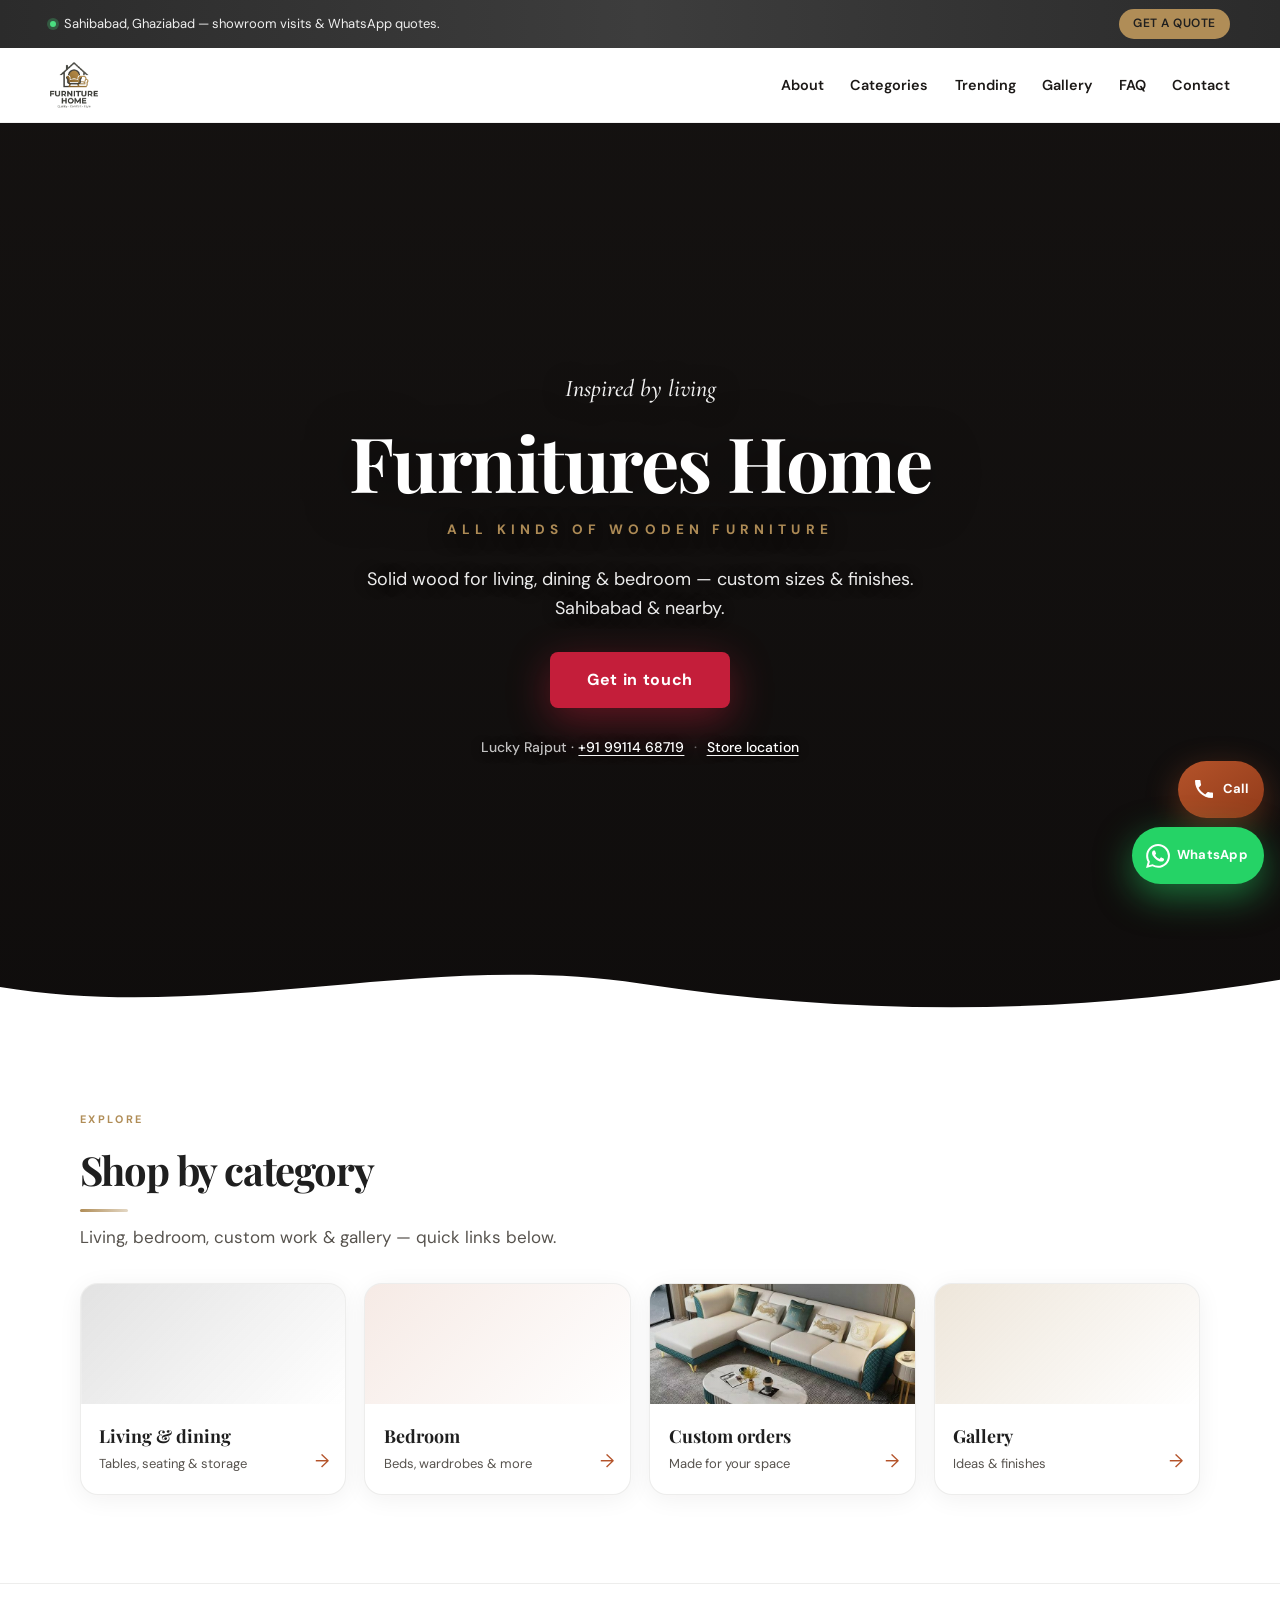
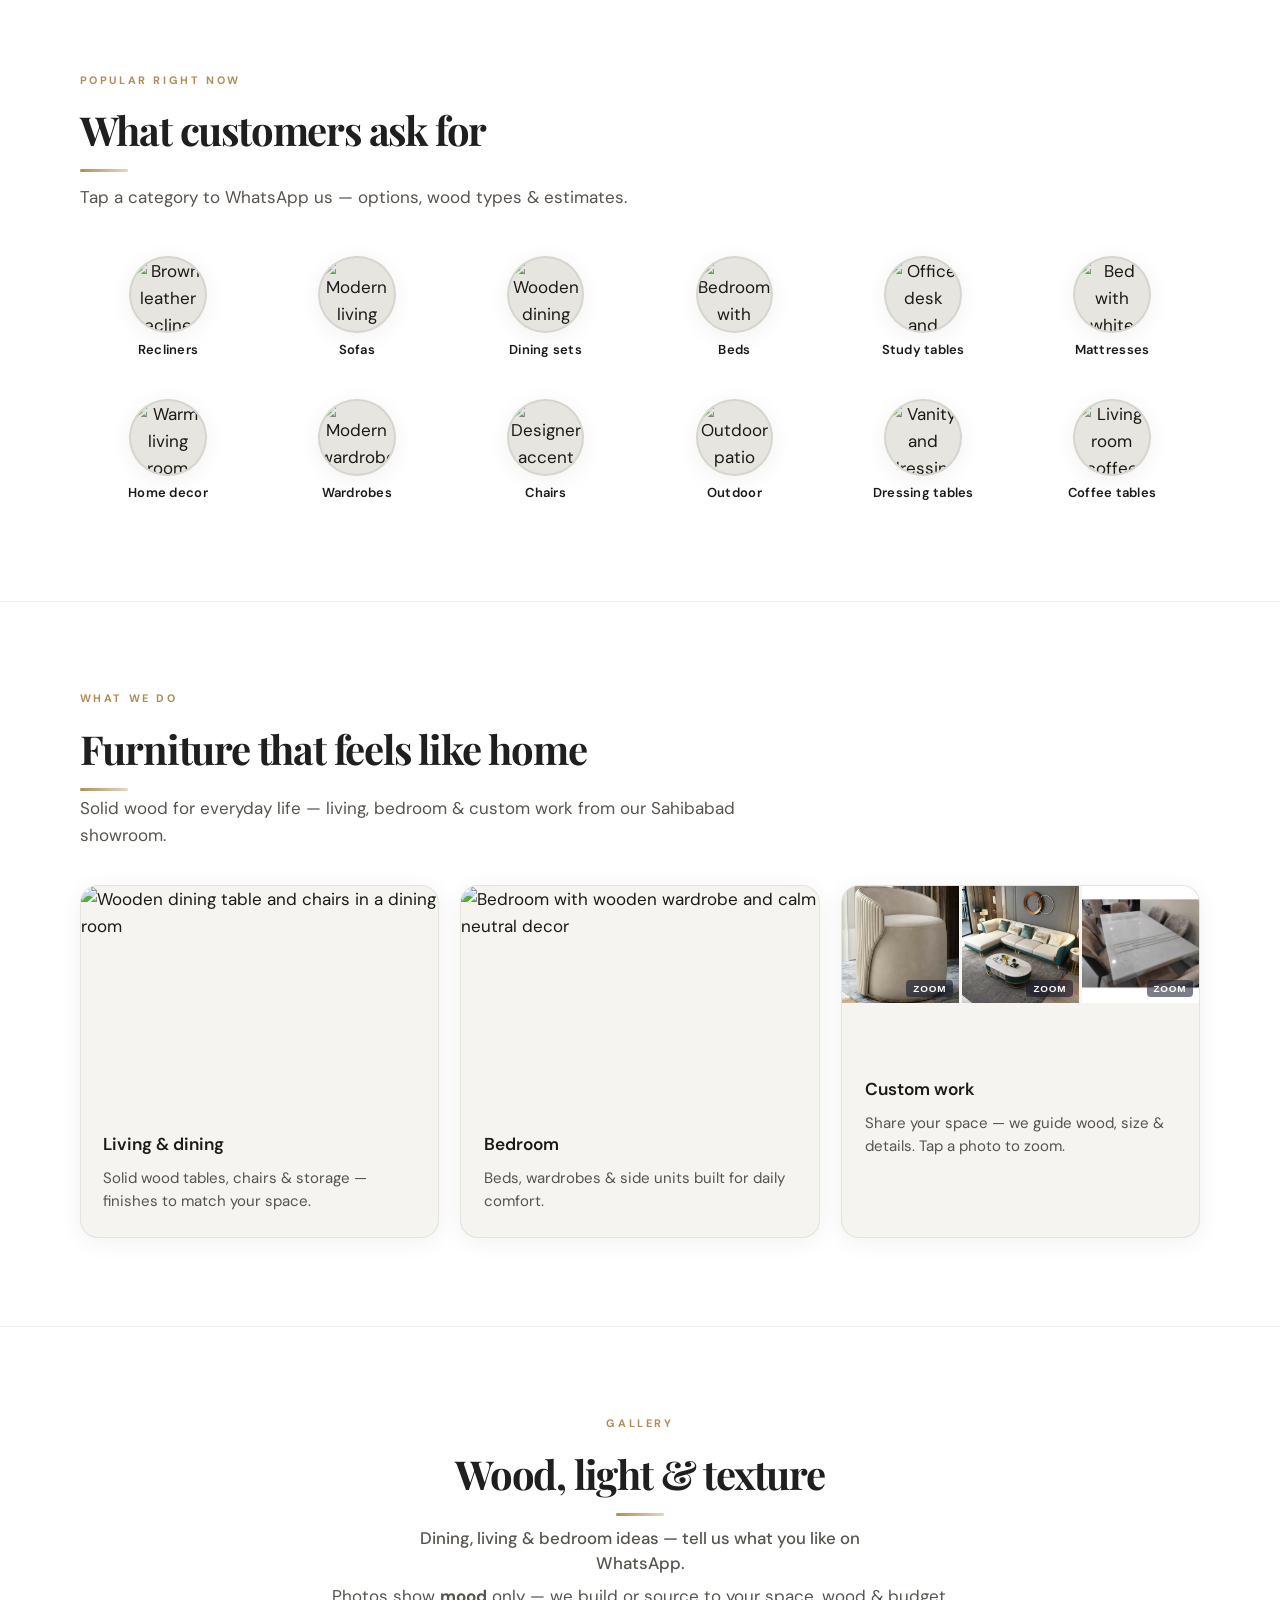
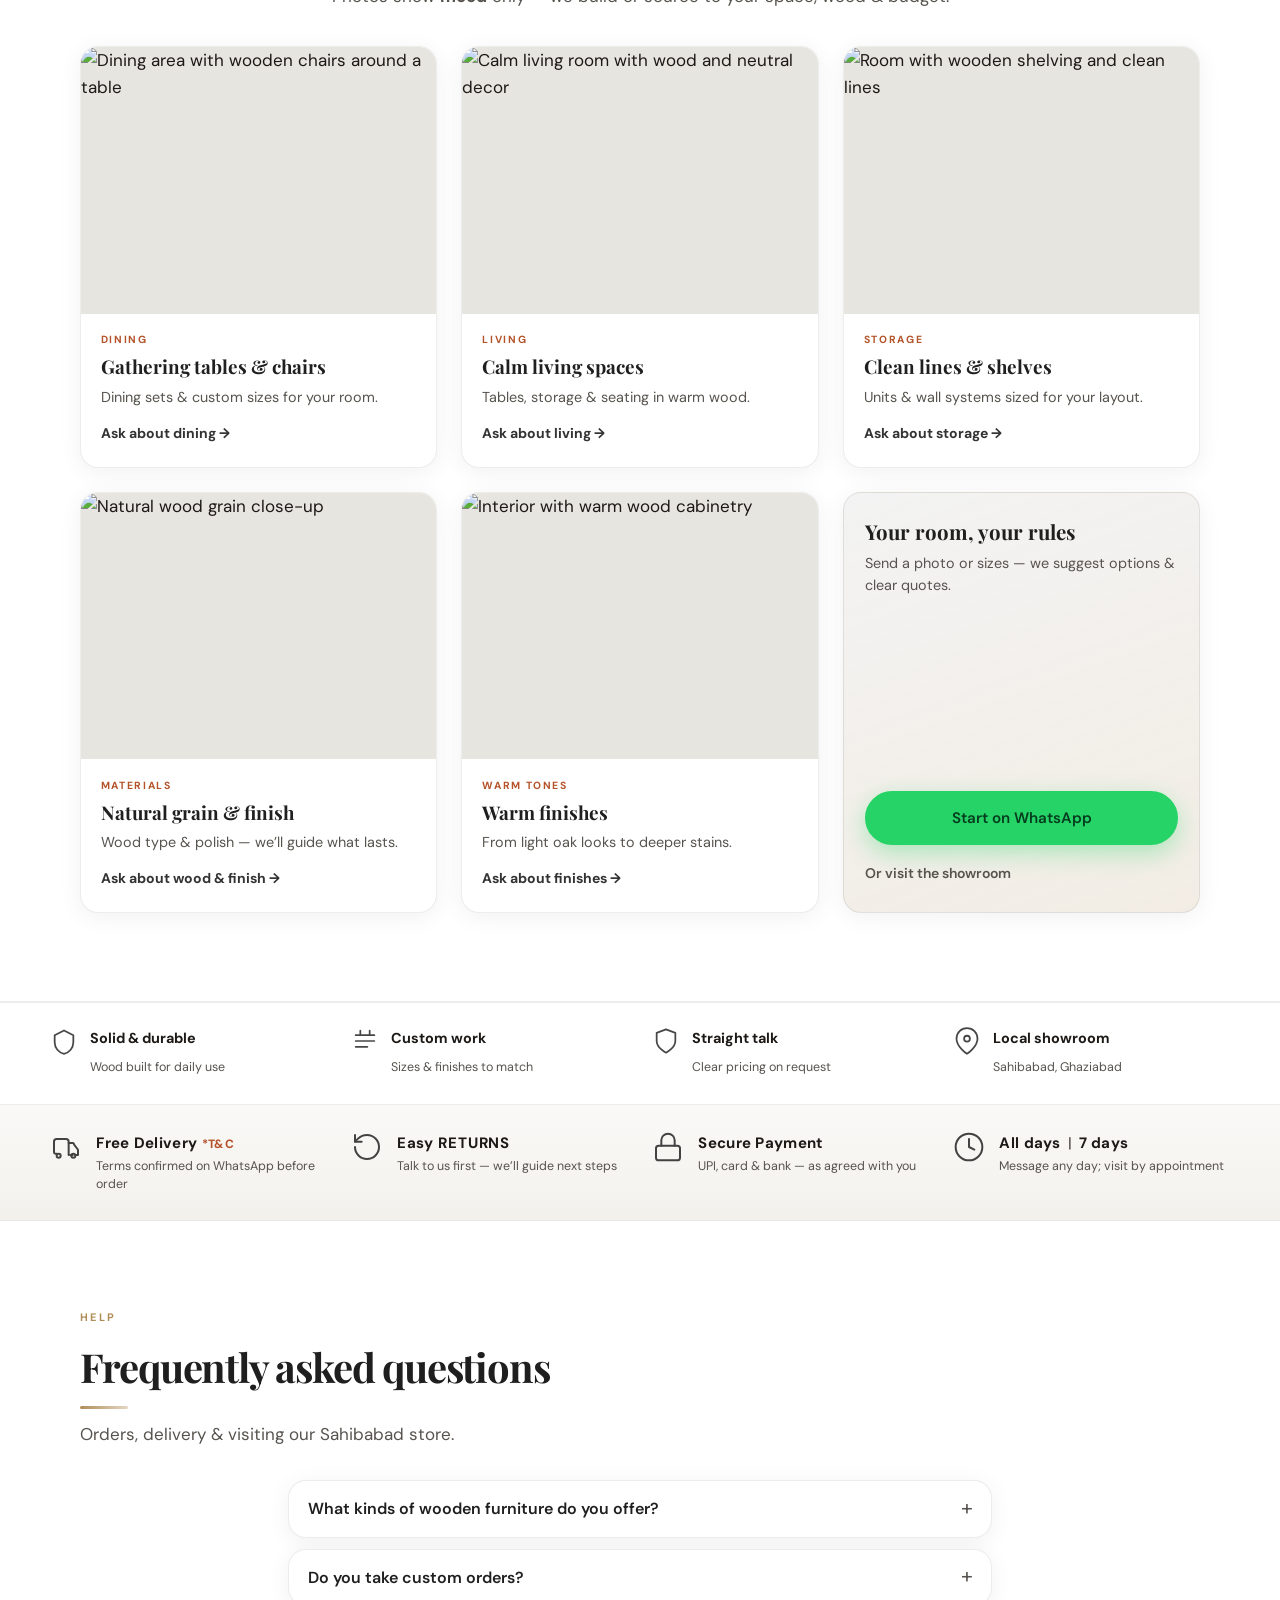
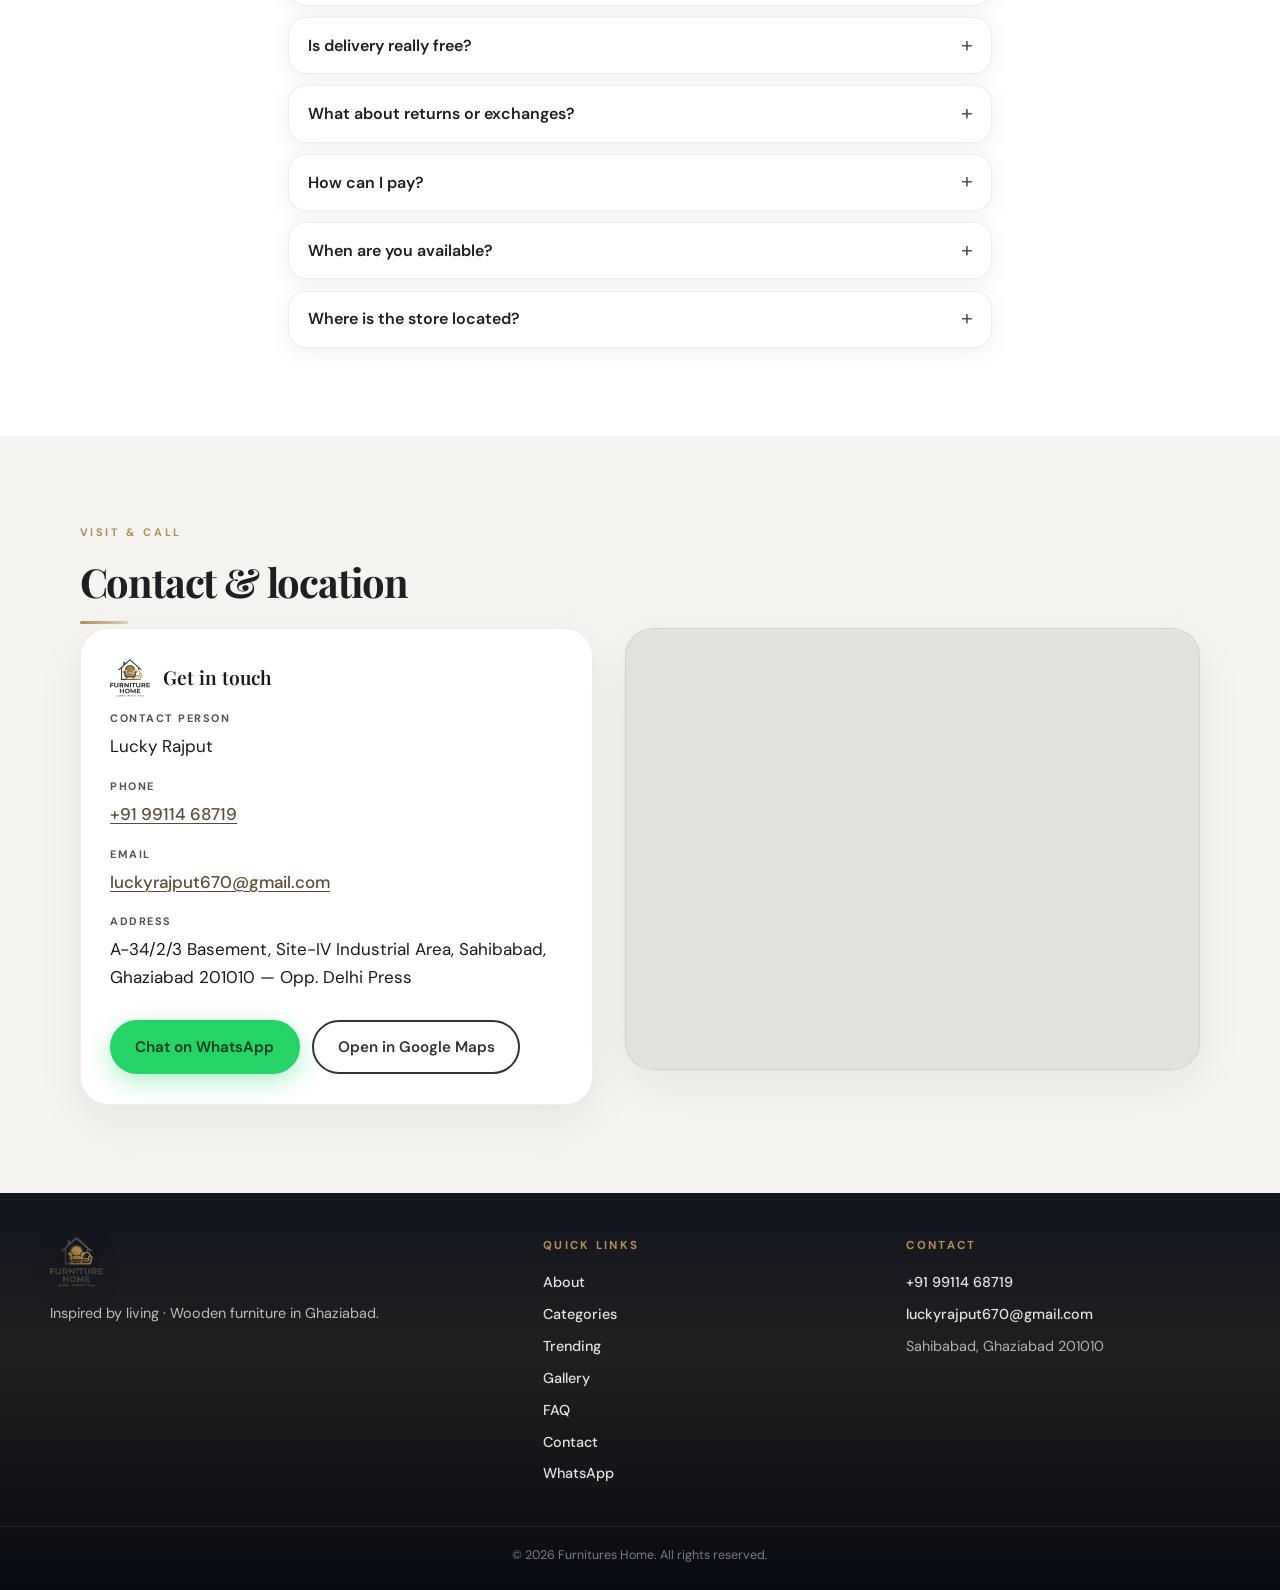
==== commit 3766b1ee: "Correct 'Furnitures Home' to 'Furniture Home'" ====
--- a/index.html
+++ b/index.html
@@ -11,7 +11,7 @@
     <meta name="author" content="Furnitures Home" />
     <meta name="theme-color" content="#333333" />
     <meta name="format-detection" content="telephone=yes" />
-    <title>Furnitures Home | Wooden Furniture Store Sahibabad, Ghaziabad</title>
+    <title>Furniture Home | Wooden Furniture Store Sahibabad, Ghaziabad</title>
     <!-- When you have a live URL, add: <link rel="canonical" href="https://your-domain.com/" /> and og:url meta. -->
     <meta property="og:type" content="website" />
     <meta property="og:title" content="Furnitures Home | Wooden Furniture Ghaziabad" />
@@ -49,7 +49,7 @@
       {
         "@context": "https://schema.org",
         "@type": "FurnitureStore",
-        "name": "Furnitures Home",
+        "name": "Furniture Home",
         "description": "Wooden furniture store: living, dining, bedroom & custom solid wood. Sahibabad, Ghaziabad.",
         "image": "https://images.unsplash.com/photo-1618221195710-dd6b41faaea6?auto=format&fit=crop&w=1200&q=85",
         "telephone": "+91-99114-68719",
@@ -119,7 +119,7 @@
         "@context": "https://schema.org",
         "@type": "ItemList",
         "name": "Popular furniture categories",
-        "description": "Trending categories customers ask about at Furnitures Home, Sahibabad, Ghaziabad.",
+        "description": "Trending categories customers ask about at Furniture Home, Sahibabad, Ghaziabad.",
         "numberOfItems": 12,
         "itemListElement": [
           { "@type": "ListItem", "position": 1, "name": "Recliners" },
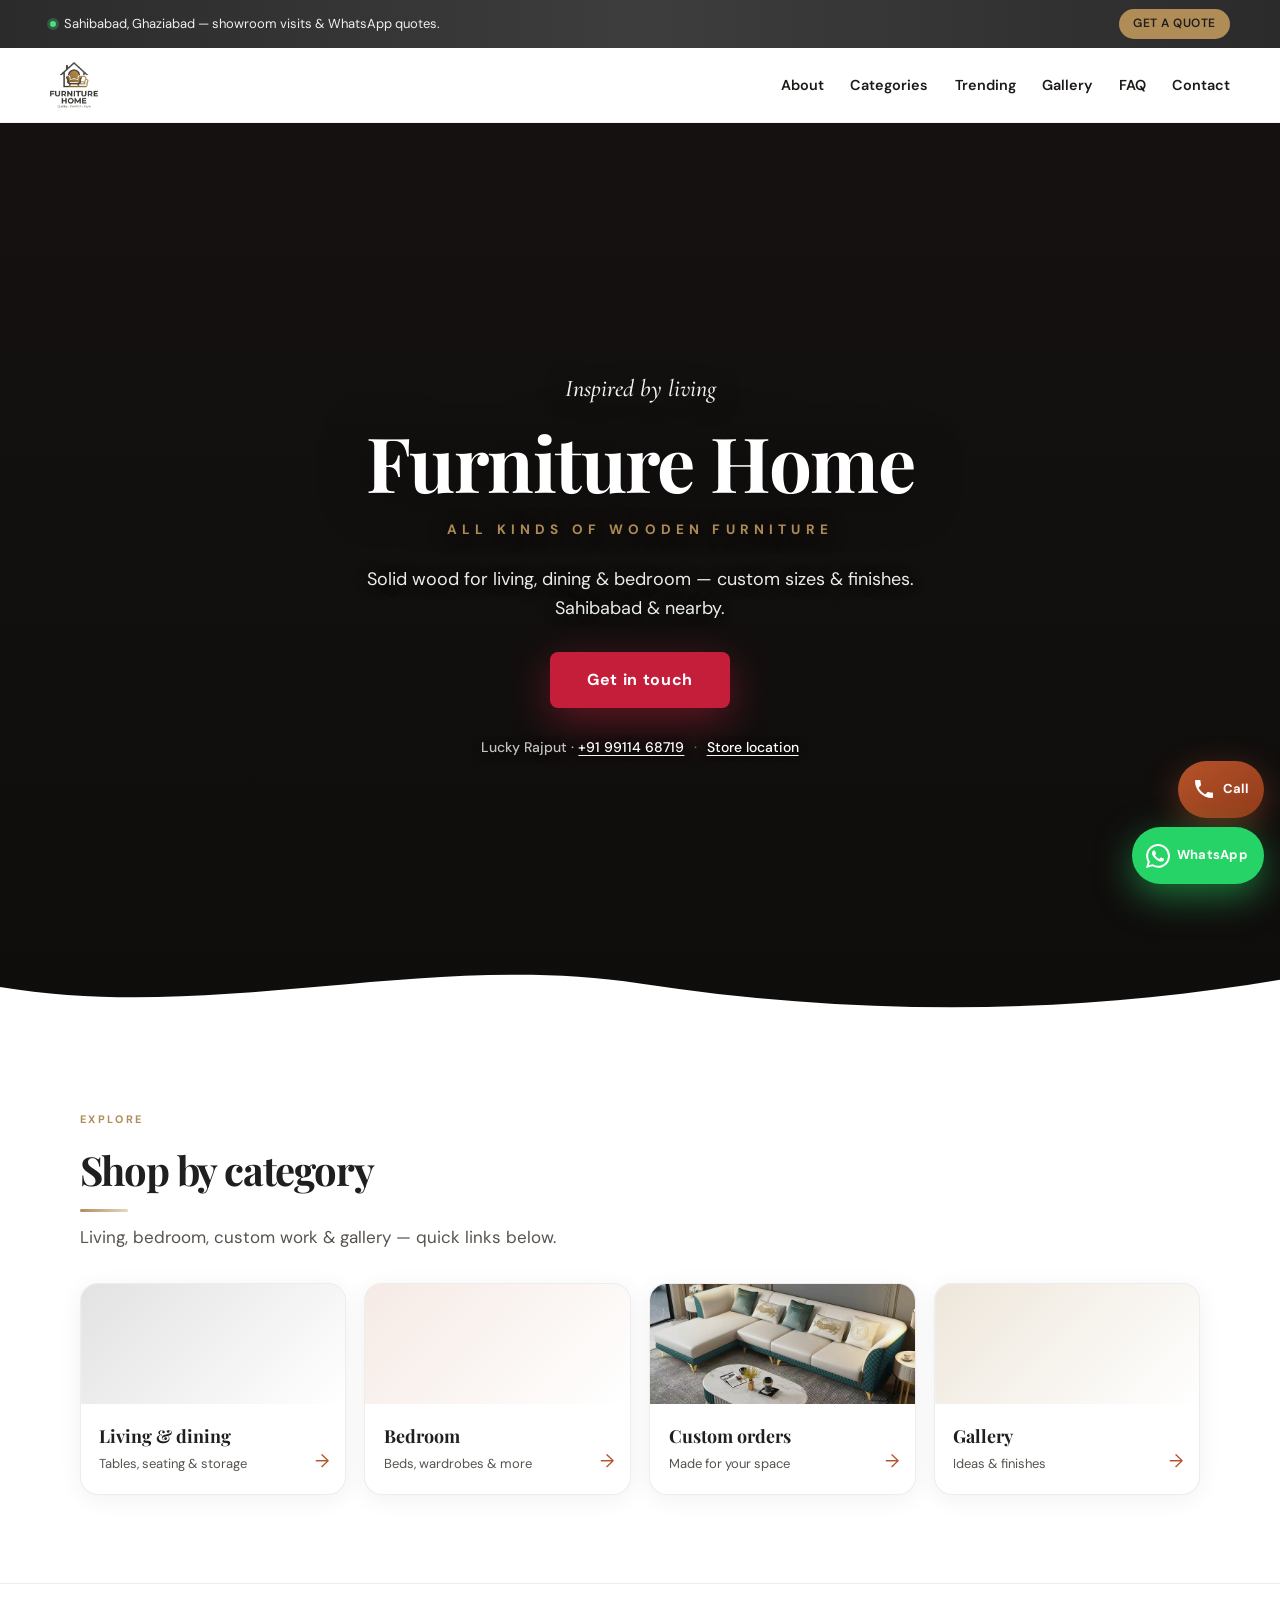
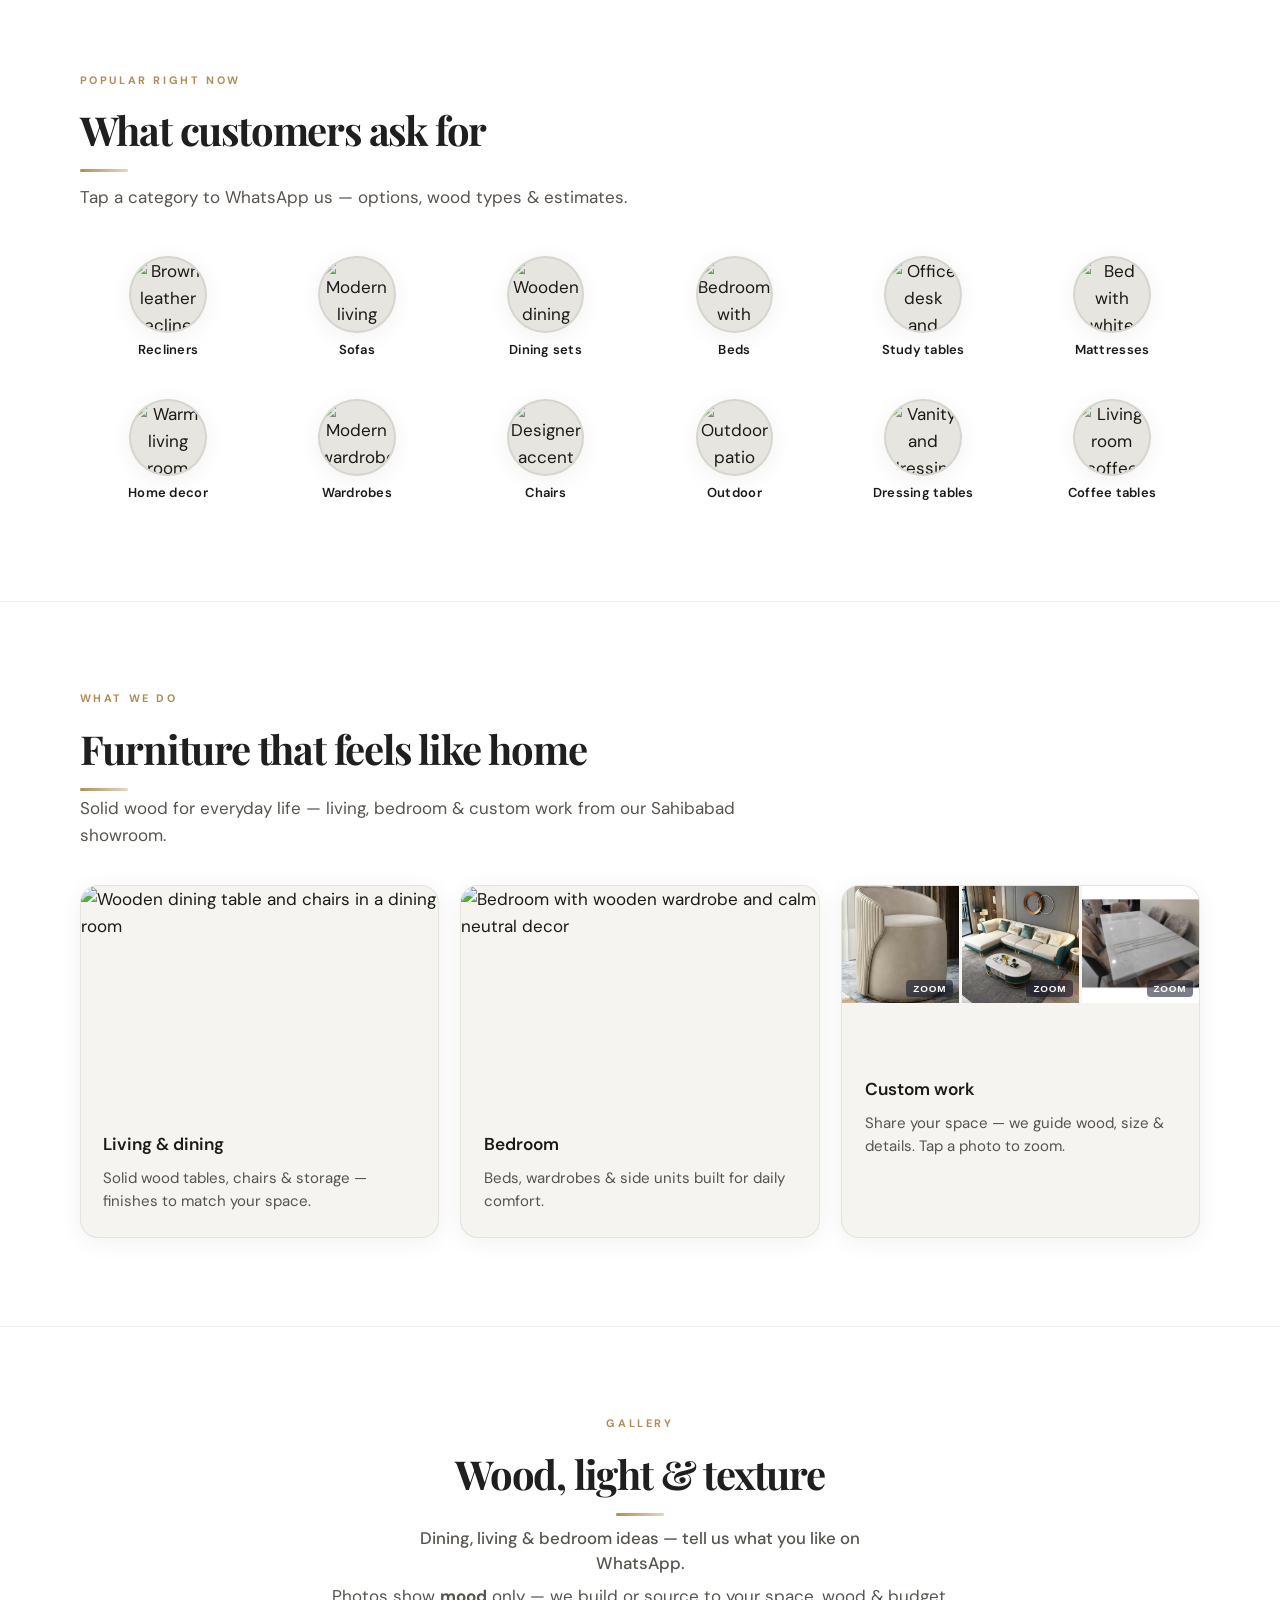
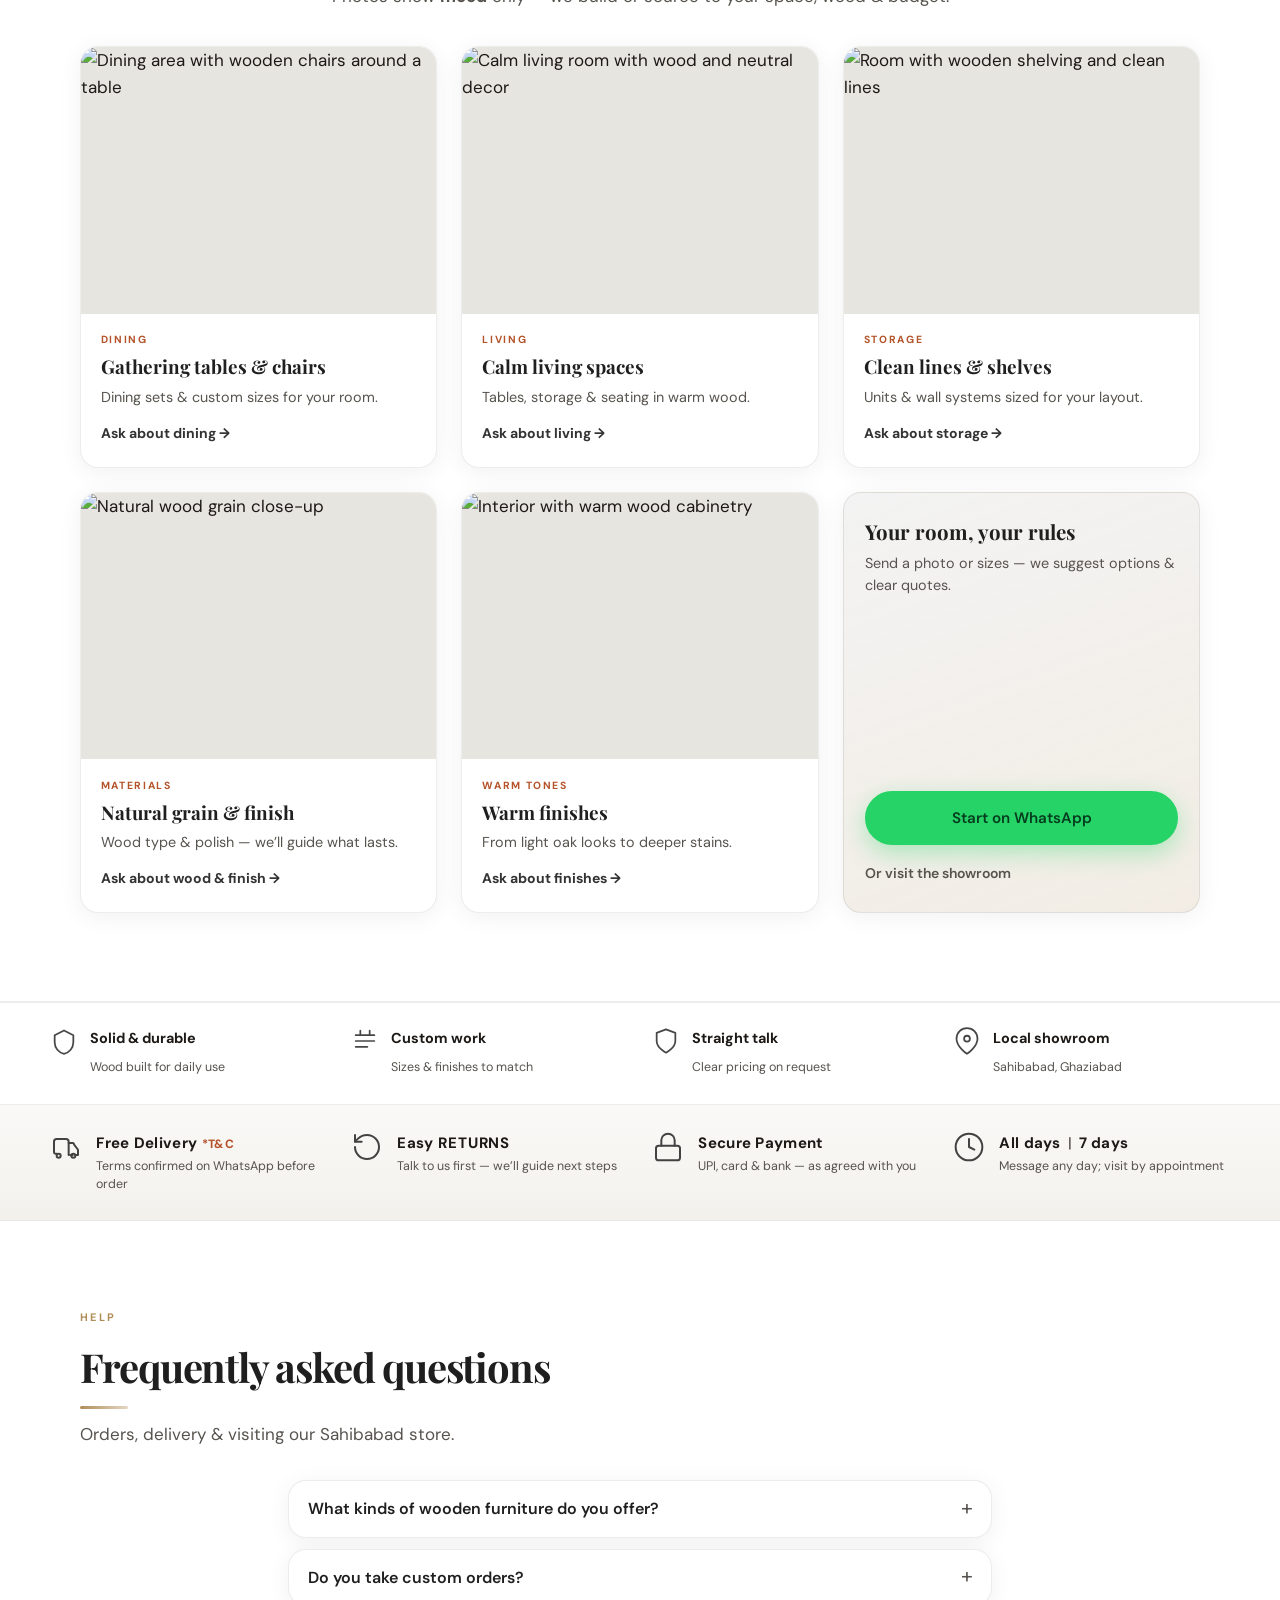
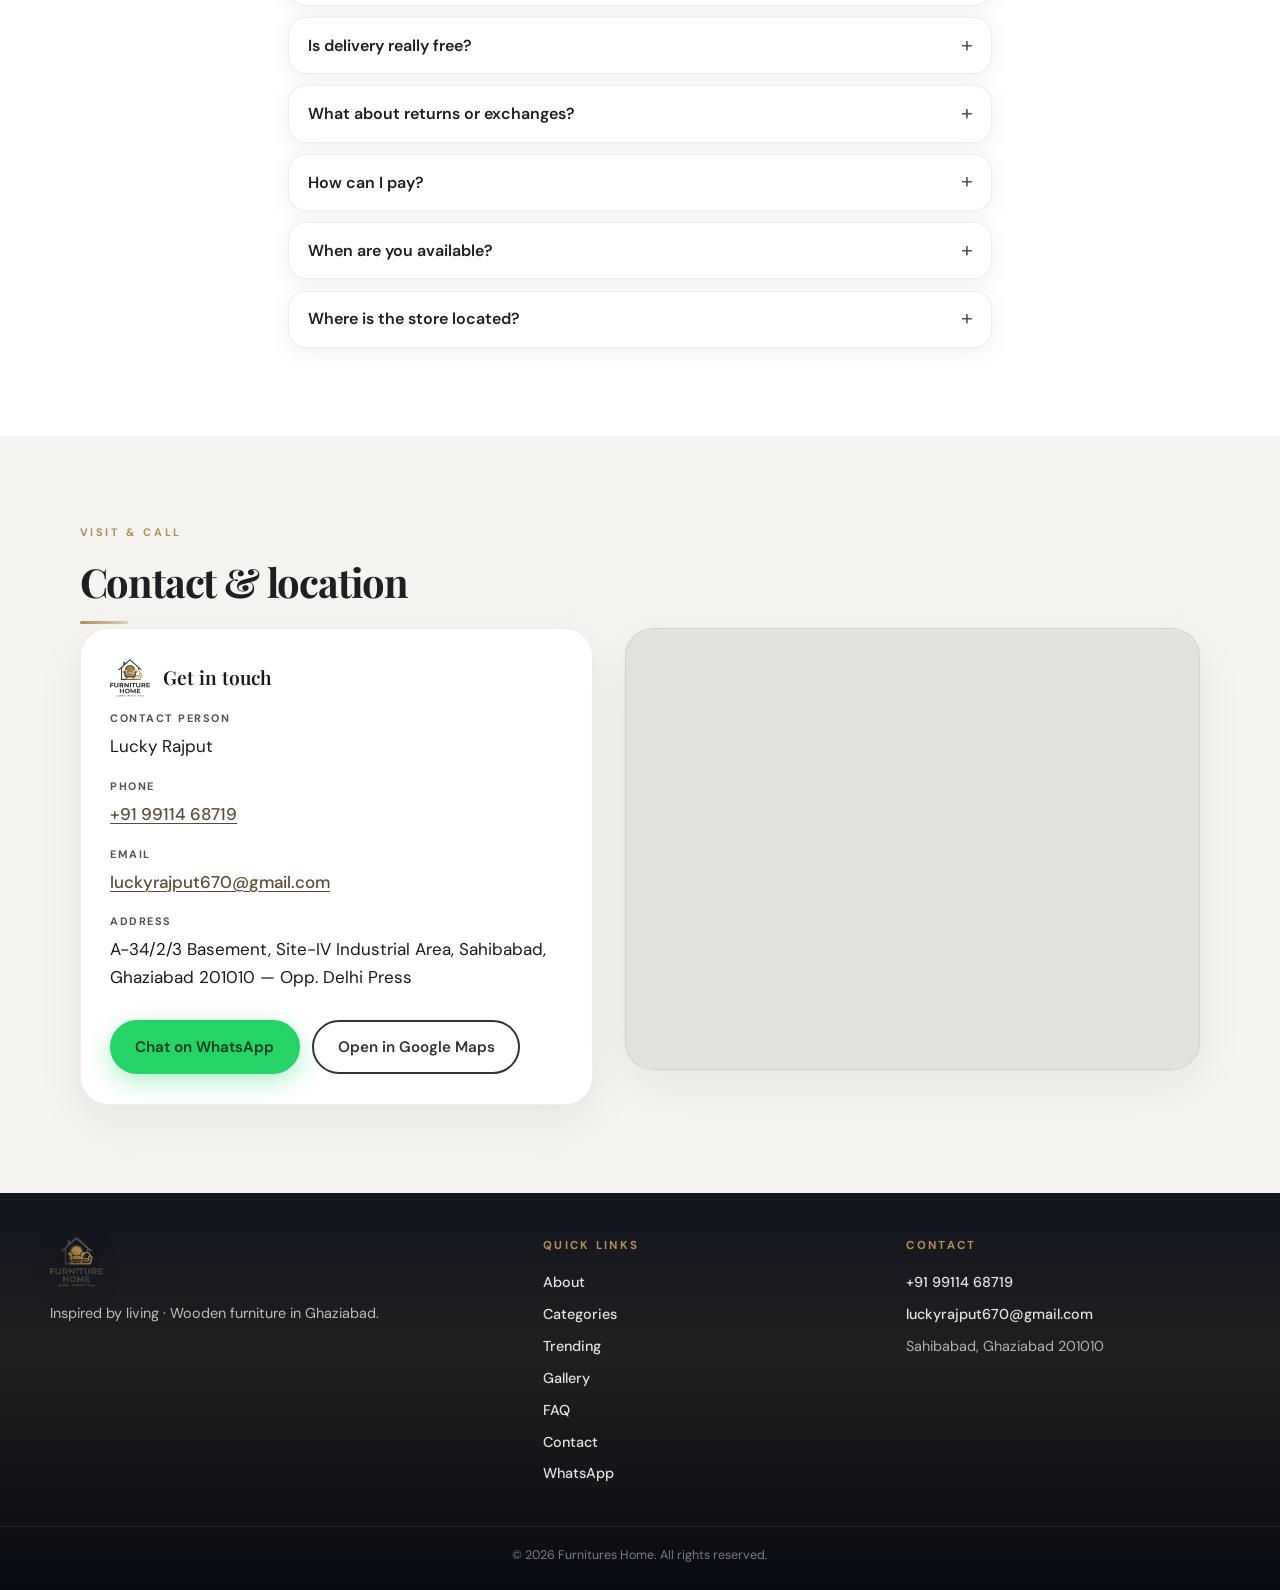
==== commit e3129a4c: "Correct spelling of 'Furnitures' to 'Furniture'" ====
--- a/index.html
+++ b/index.html
@@ -199,7 +199,7 @@
         </div>
         <div class="hero-full-inner container">
           <p class="hero-full-script">Inspired by living</p>
-          <h1 class="hero-full-title" id="hero-heading">Furnitures Home</h1>
+          <h1 class="hero-full-title" id="hero-heading">Furniture Home</h1>
           <p class="hero-full-kicker">All kinds of wooden furniture</p>
           <p class="hero-full-desc">
             Solid wood for living, dining &amp; bedroom — custom sizes &amp; finishes. Sahibabad &amp; nearby.
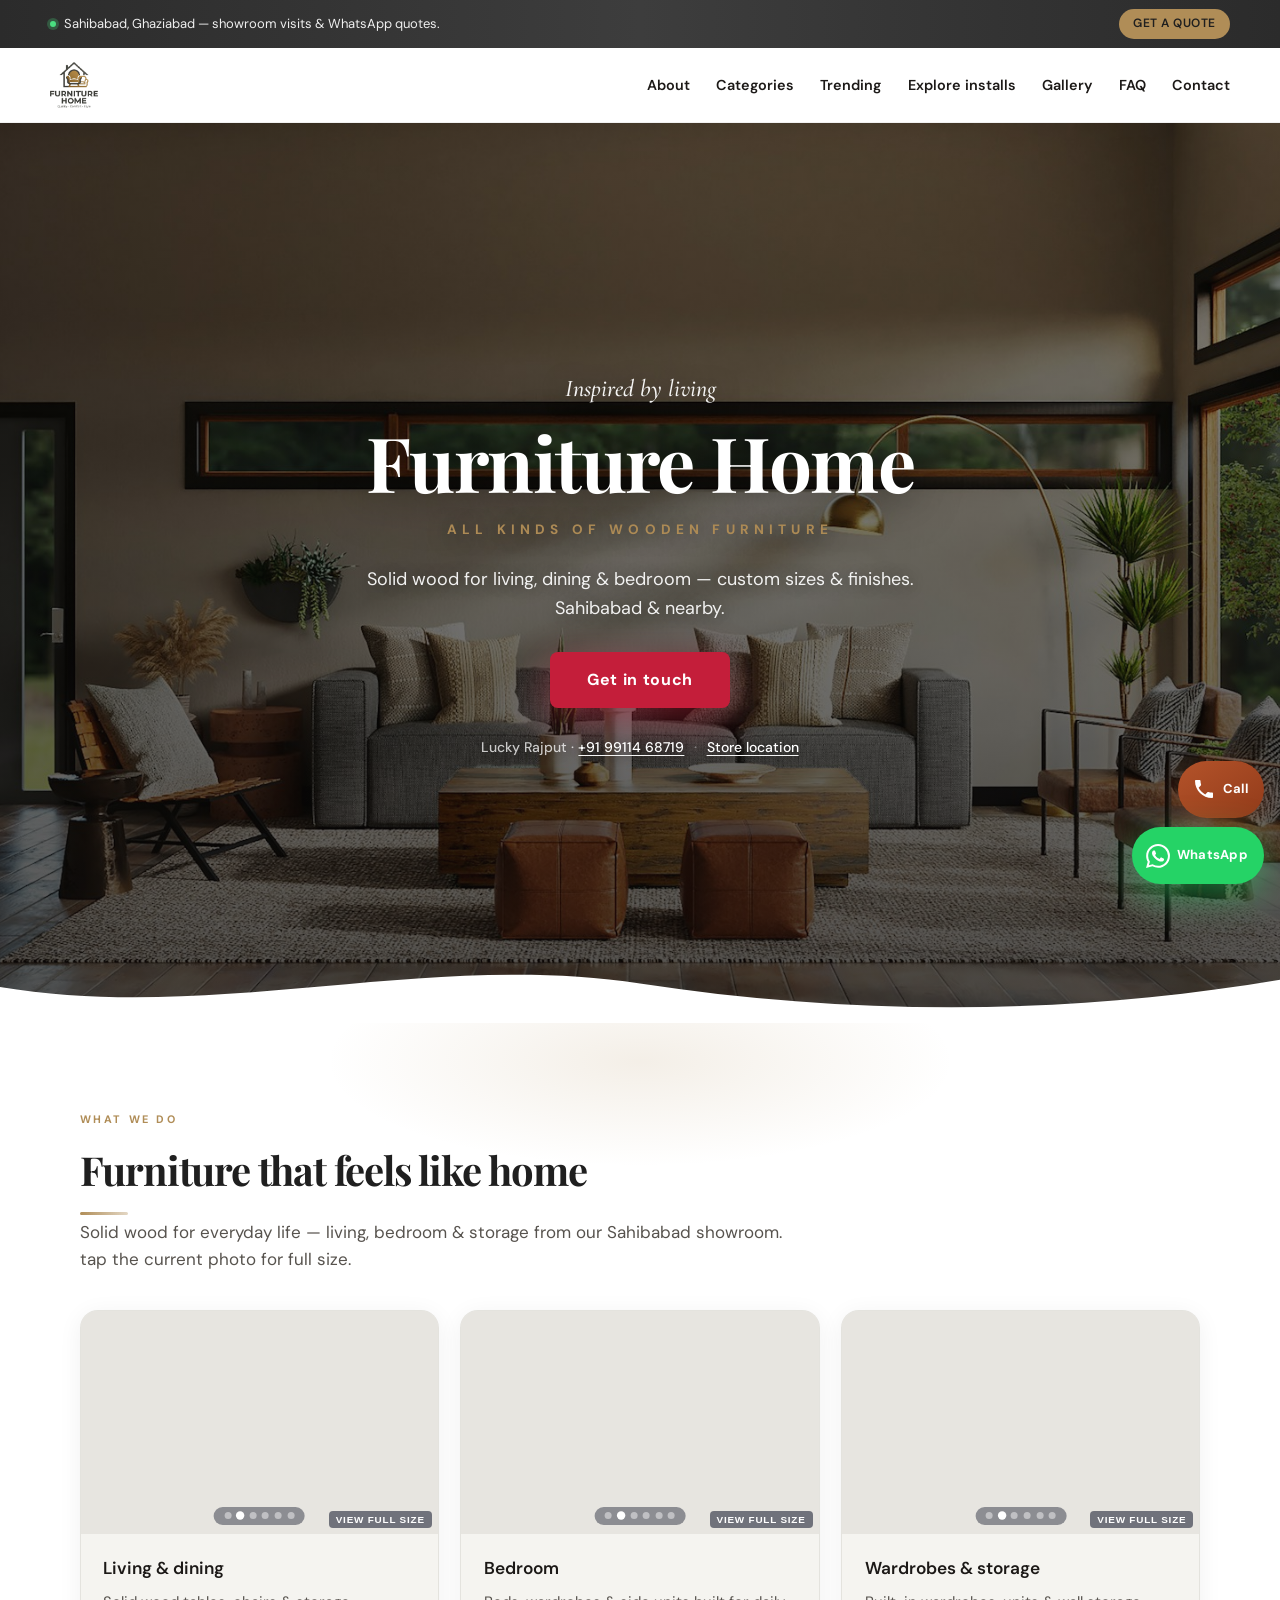
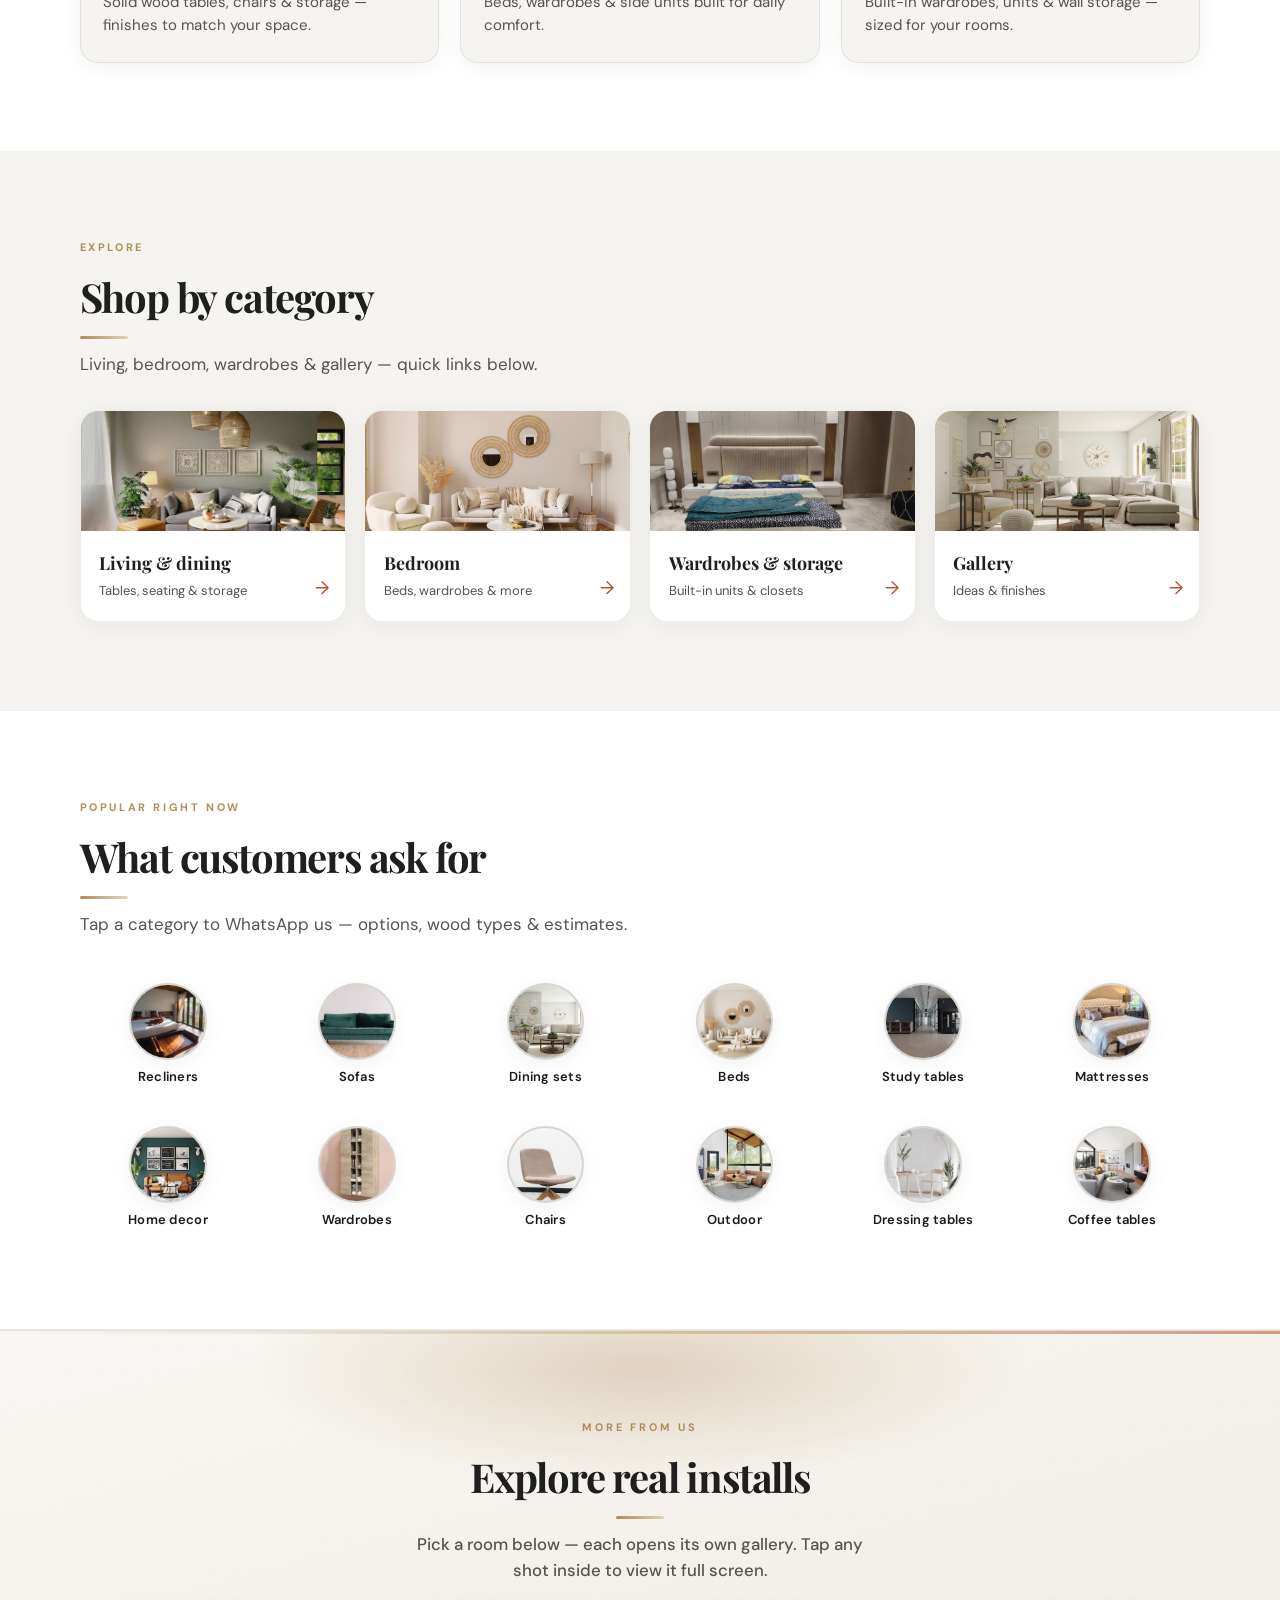
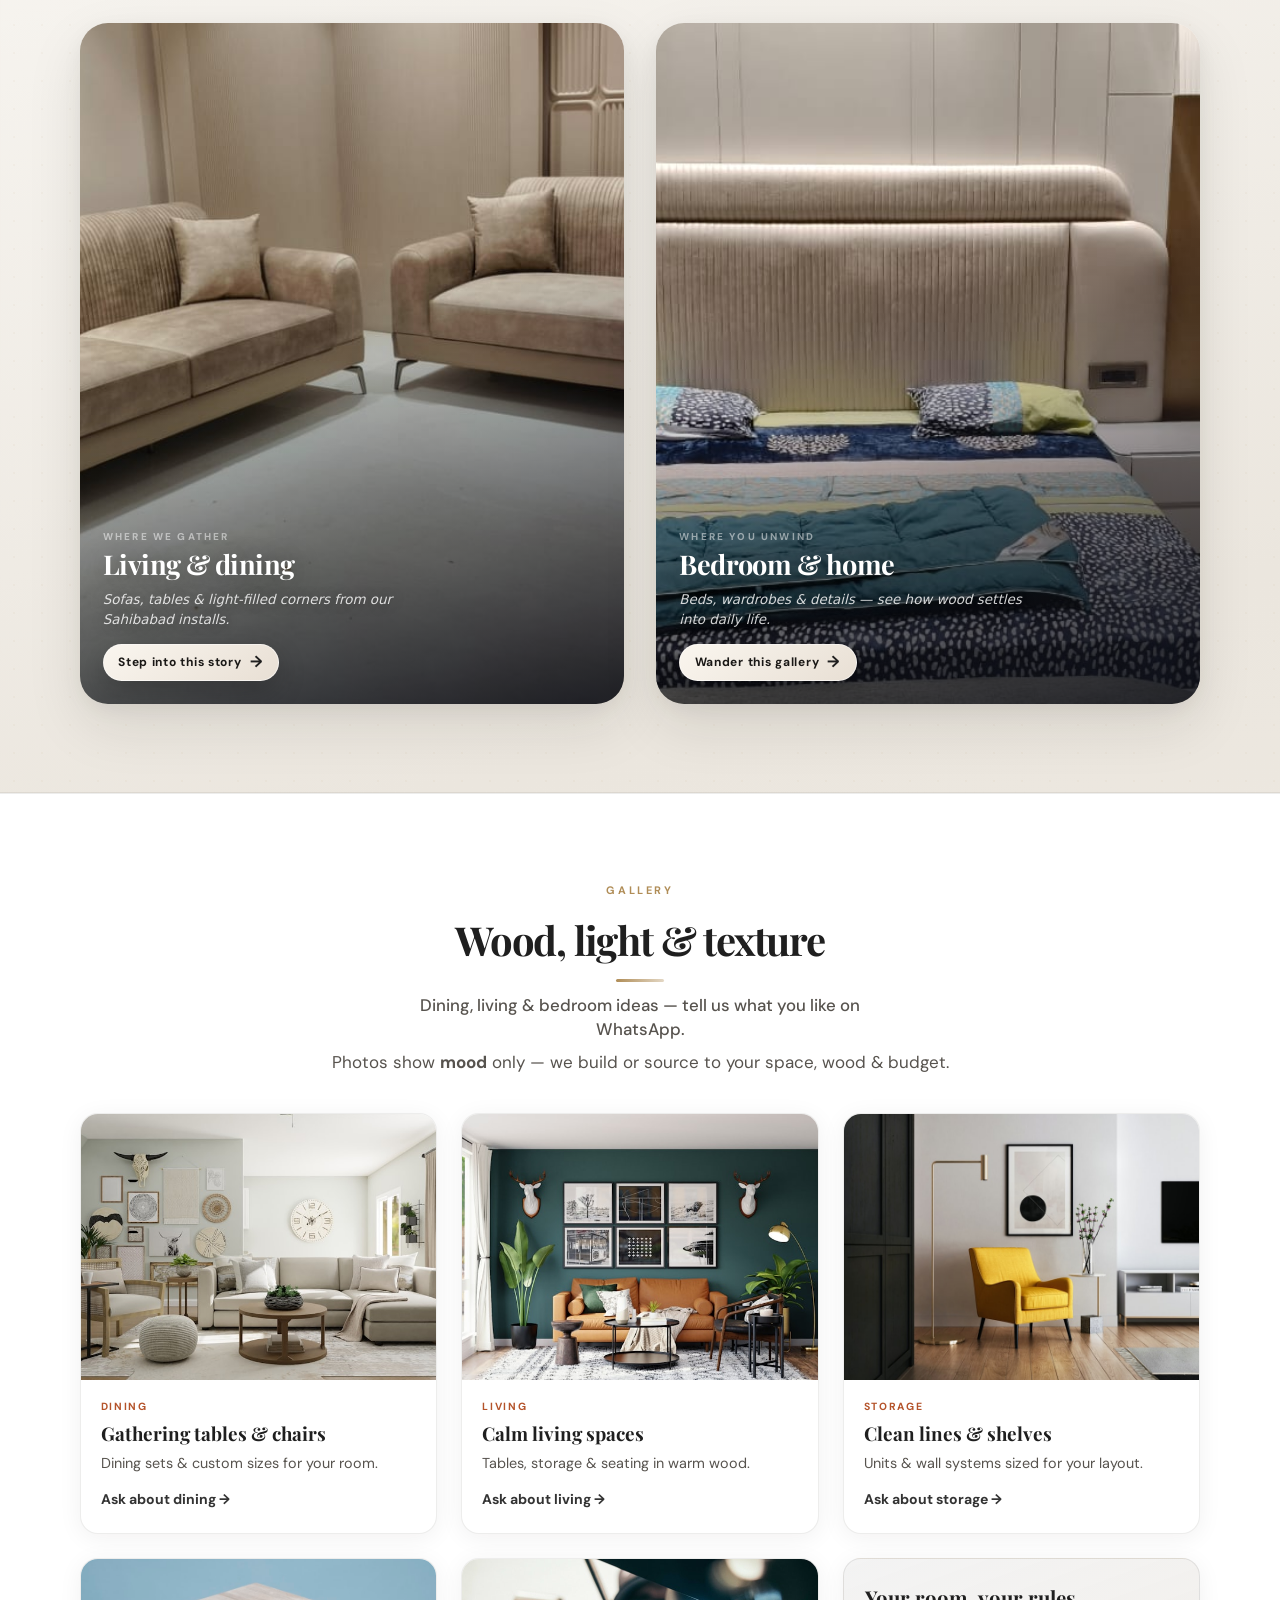
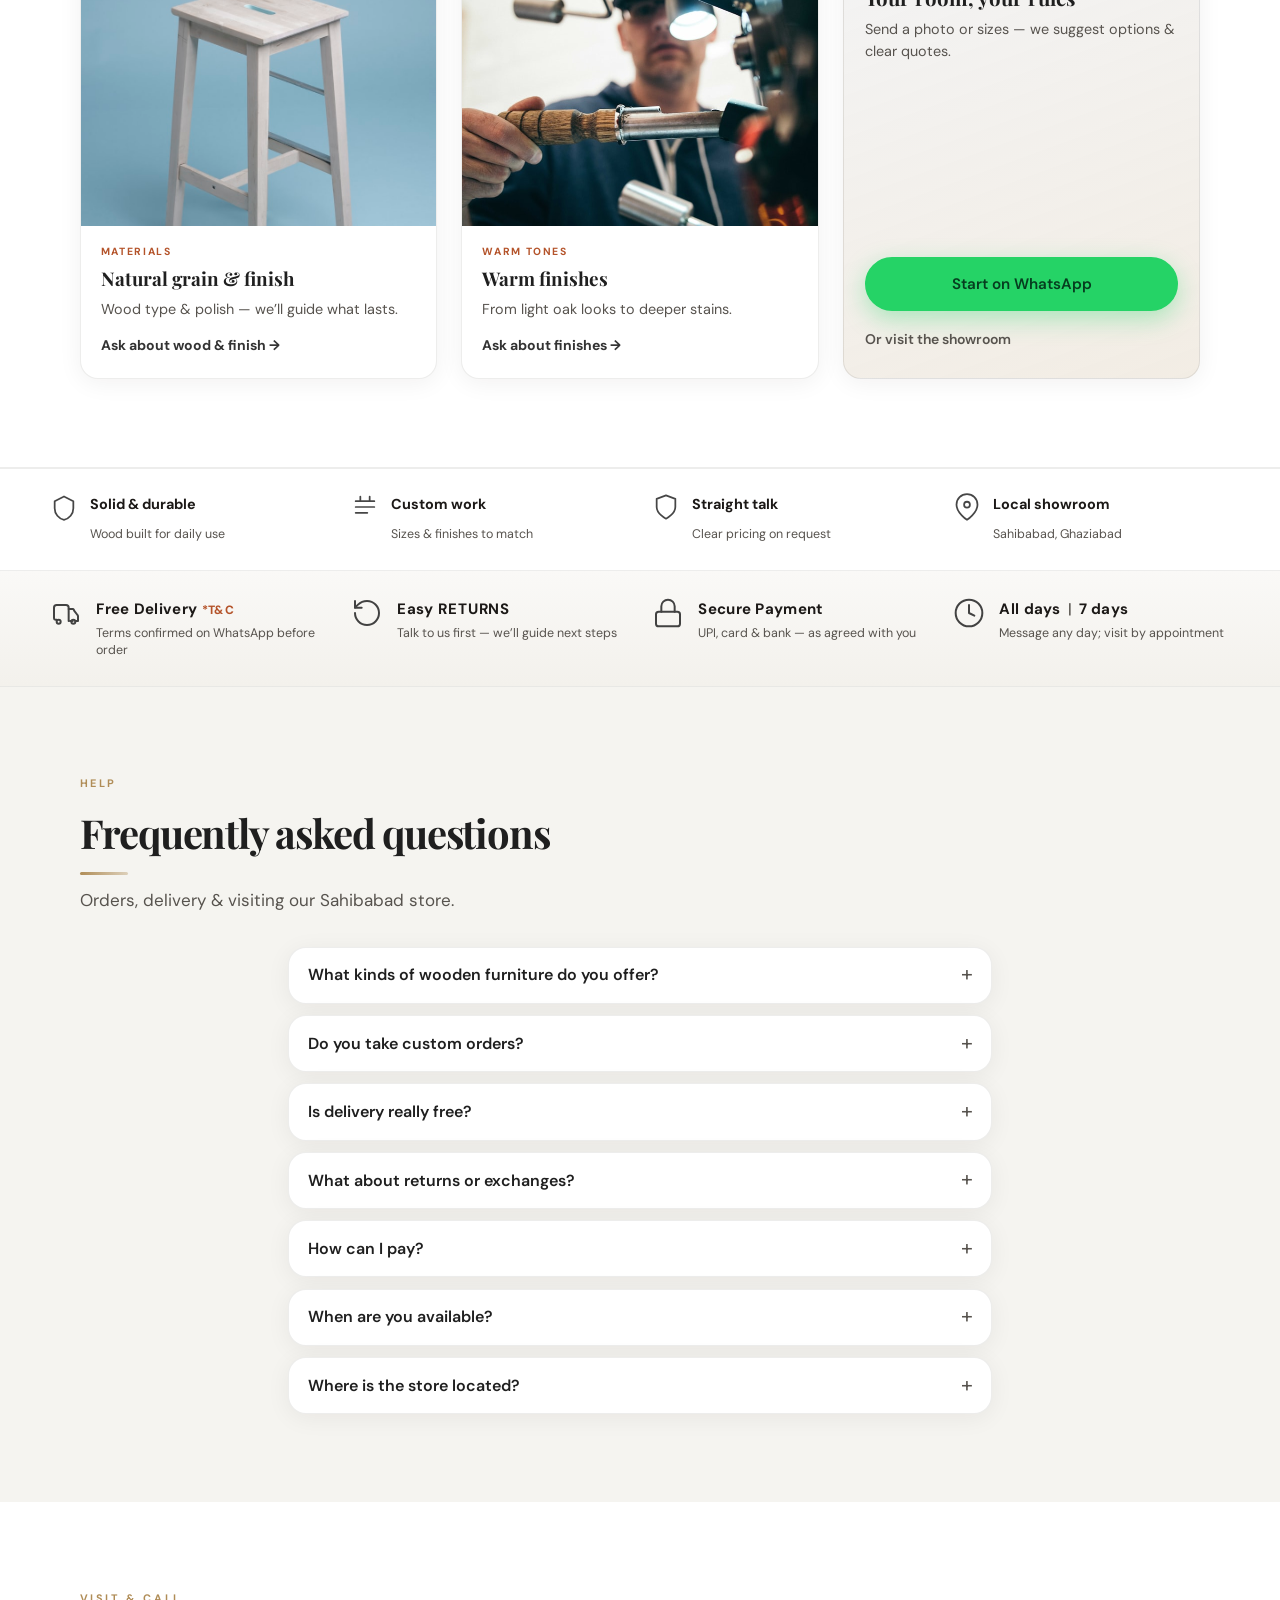
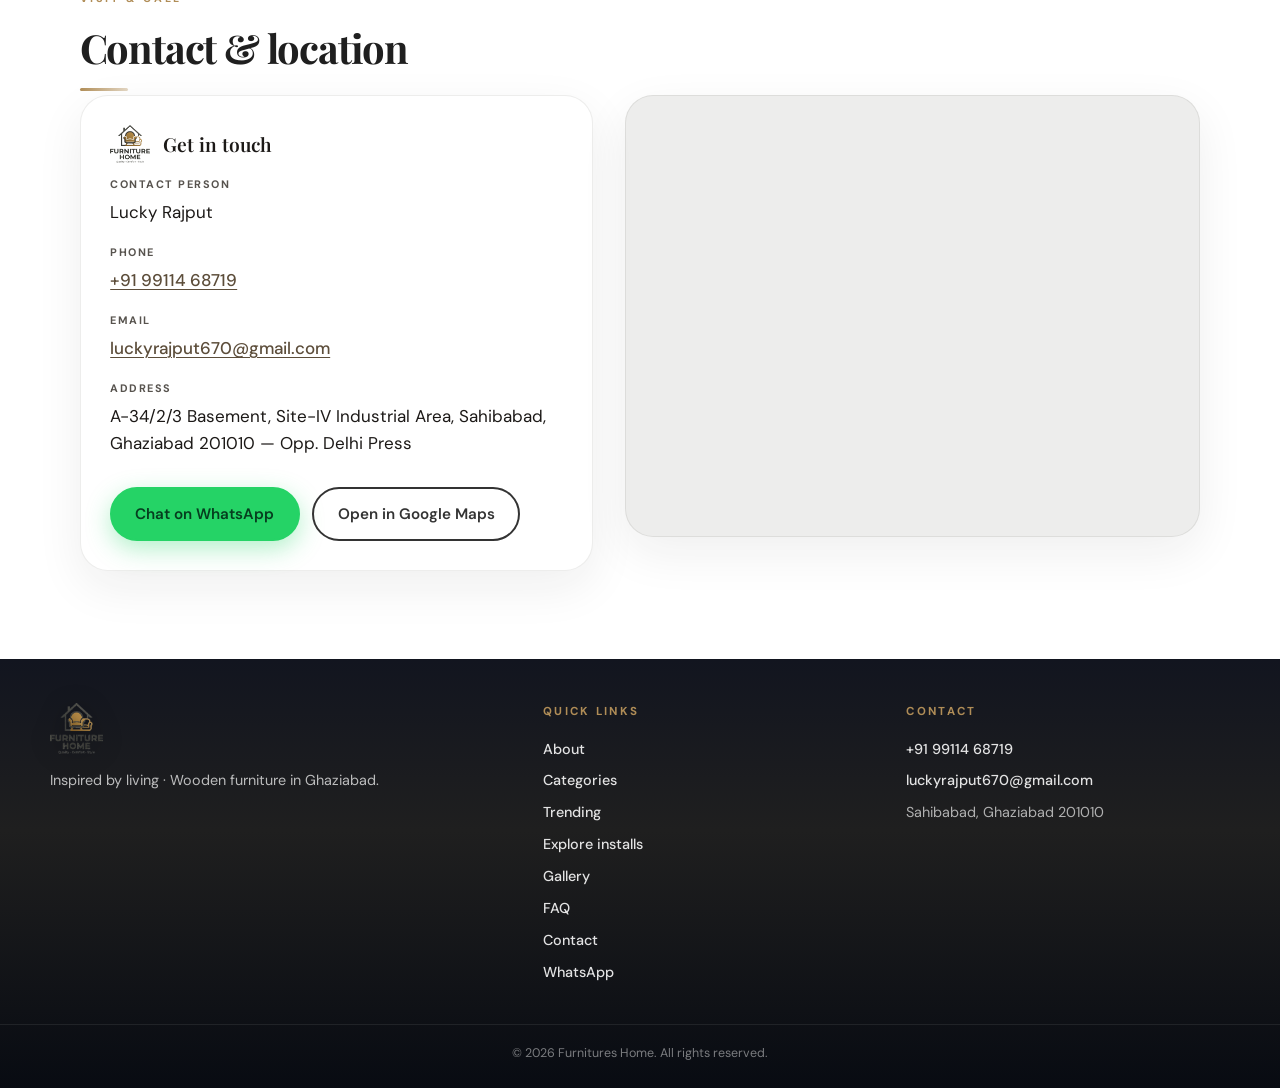
==== commit c174ee6f: "Added the Images from locals" ====
--- a/index.html
+++ b/index.html
@@ -11,18 +11,19 @@
     <meta name="author" content="Furnitures Home" />
     <meta name="theme-color" content="#333333" />
     <meta name="format-detection" content="telephone=yes" />
-    <title>Furniture Home | Wooden Furniture Store Sahibabad, Ghaziabad</title>
-    <!-- When you have a live URL, add: <link rel="canonical" href="https://your-domain.com/" /> and og:url meta. -->
+    <title>Furnitures Home | Wooden Furniture Store Sahibabad, Ghaziabad</title>
+    <link rel="canonical" href="https://furniture-home-eight.vercel.app/" />
     <meta property="og:type" content="website" />
     <meta property="og:title" content="Furnitures Home | Wooden Furniture Ghaziabad" />
     <meta
       property="og:description"
       content="Wooden furniture Sahibabad, Ghaziabad — living, dining, bedroom &amp; custom. WhatsApp +91 99114 68719."
     />
+    <meta property="og:url" content="https://furniture-home-eight.vercel.app/" />
     <meta property="og:locale" content="en_IN" />
     <meta
       property="og:image"
-      content="https://images.unsplash.com/photo-1618221195710-dd6b41faaea6?auto=format&amp;fit=crop&amp;w=1200&amp;h=630&amp;q=85"
+      content="https://furniture-home-eight.vercel.app/images/stock/og-share.jpg"
     />
     <meta property="og:image:width" content="1200" />
     <meta property="og:image:height" content="630" />
@@ -35,7 +36,7 @@
     />
     <meta
       name="twitter:image"
-      content="https://images.unsplash.com/photo-1618221195710-dd6b41faaea6?auto=format&amp;fit=crop&amp;w=1200&amp;h=630&amp;q=85"
+      content="https://furniture-home-eight.vercel.app/images/stock/og-share.jpg"
     />
     <link rel="preconnect" href="https://fonts.googleapis.com" />
     <link rel="preconnect" href="https://fonts.gstatic.com" crossorigin />
@@ -49,9 +50,9 @@
       {
         "@context": "https://schema.org",
         "@type": "FurnitureStore",
-        "name": "Furniture Home",
+        "name": "Furnitures Home",
         "description": "Wooden furniture store: living, dining, bedroom & custom solid wood. Sahibabad, Ghaziabad.",
-        "image": "https://images.unsplash.com/photo-1618221195710-dd6b41faaea6?auto=format&fit=crop&w=1200&q=85",
+        "image": "https://furniture-home-eight.vercel.app/images/stock/og-share.jpg",
         "telephone": "+91-99114-68719",
         "email": "luckyrajput670@gmail.com",
         "address": {
@@ -119,7 +120,7 @@
         "@context": "https://schema.org",
         "@type": "ItemList",
         "name": "Popular furniture categories",
-        "description": "Trending categories customers ask about at Furniture Home, Sahibabad, Ghaziabad.",
+        "description": "Trending categories customers ask about at Furnitures Home, Sahibabad, Ghaziabad.",
         "numberOfItems": 12,
         "itemListElement": [
           { "@type": "ListItem", "position": 1, "name": "Recliners" },
@@ -152,8 +153,7 @@
           href="https://wa.me/919911468719?text=Hello%2C%20I%27d%20like%20a%20quote%20for%20furniture."
           target="_blank"
           rel="noopener noreferrer"
-          >Get a quote</a
-        >
+          >Get a quote</a>
       </div>
     </div>
 
@@ -183,6 +183,7 @@
           <a href="#about">About</a>
           <a href="#categories">Categories</a>
           <a href="#trending">Trending</a>
+          <a href="#actual-work">Explore installs</a>
           <a href="#collection">Gallery</a>
           <a href="#faq">FAQ</a>
           <a href="#contact">Contact</a>
@@ -209,8 +210,7 @@
             href="https://wa.me/919911468719?text=Hello%2C%20I%27d%20like%20to%20get%20in%20touch%20about%20furniture."
             target="_blank"
             rel="noopener noreferrer"
-            >Get in touch</a
-          >
+            >Get in touch</a>
           <p class="hero-full-meta">
             Lucky Rajput · <a href="tel:+919911468719">+91 99114 68719</a>
             <span class="hero-full-meta-sep">·</span>
@@ -227,17 +227,320 @@
         </div>
       </section>
 
+      <section id="about" class="section about section-about">
+        <div class="about-spotlight" aria-hidden="true"></div>
+        <div class="container">
+          <header class="section-head about-head">
+            <p class="eyebrow about-eyebrow-anim">What we do</p>
+            <h2 class="section-title">Furniture that feels like home</h2>
+          </header>
+          <p class="section-intro">
+            Solid wood for everyday life — living, bedroom &amp; storage from our Sahibabad showroom. tap the current photo for full size.
+          </p>
+          <ul class="feature-grid">
+            <li class="feature-card" id="cat-living">
+              <div class="feature-card-visual feature-card-visual--slider">
+                <div
+                  class="feature-slider"
+                  data-feature-slider
+                  role="region"
+                  aria-roledescription="carousel"
+                  aria-label="Living and dining project photos"
+                >
+                  <div class="feature-slider-viewport">
+                    <button
+                      type="button"
+                      class="zoom-thumb zoom-thumb--slide is-active"
+                      data-full-src="images/actual-work/afternoon/01.jpeg"
+                      data-full-alt="Furnitures Home — living and dining project, Sahibabad"
+                      aria-label="View full size: living and dining photo 1 of 6"
+                      aria-hidden="false"
+                      aria-haspopup="dialog"
+                    >
+                      <img src="images/actual-work/afternoon/01.jpeg" alt="" width="800" height="500" sizes="(min-width: 700px) 33vw, 100vw" loading="eager" decoding="async" fetchpriority="high" />
+                      <span class="zoom-thumb-hint" aria-hidden="true">View full size</span>
+                    </button>
+                    <button
+                      type="button"
+                      class="zoom-thumb zoom-thumb--slide"
+                      data-full-src="images/actual-work/afternoon/02.jpeg"
+                      data-full-alt="Furnitures Home — living and dining project, Sahibabad"
+                      aria-label="View full size: living and dining photo 2 of 6"
+                      aria-hidden="true"
+                      tabindex="-1"
+                      aria-haspopup="dialog"
+                    >
+                      <img src="images/actual-work/afternoon/02.jpeg" alt="" width="800" height="500" sizes="(min-width: 700px) 33vw, 100vw" loading="lazy" decoding="async" />
+                      <span class="zoom-thumb-hint" aria-hidden="true">View full size</span>
+                    </button>
+                    <button
+                      type="button"
+                      class="zoom-thumb zoom-thumb--slide"
+                      data-full-src="images/actual-work/afternoon/03.jpeg"
+                      data-full-alt="Furnitures Home — living and dining project, Sahibabad"
+                      aria-label="View full size: living and dining photo 3 of 6"
+                      aria-hidden="true"
+                      tabindex="-1"
+                      aria-haspopup="dialog"
+                    >
+                      <img src="images/actual-work/afternoon/03.jpeg" alt="" width="800" height="500" sizes="(min-width: 700px) 33vw, 100vw" loading="lazy" decoding="async" />
+                      <span class="zoom-thumb-hint" aria-hidden="true">View full size</span>
+                    </button>
+                    <button
+                      type="button"
+                      class="zoom-thumb zoom-thumb--slide"
+                      data-full-src="images/actual-work/afternoon/04.jpeg"
+                      data-full-alt="Furnitures Home — living and dining project, Sahibabad"
+                      aria-label="View full size: living and dining photo 4 of 6"
+                      aria-hidden="true"
+                      tabindex="-1"
+                      aria-haspopup="dialog"
+                    >
+                      <img src="images/actual-work/afternoon/04.jpeg" alt="" width="800" height="500" sizes="(min-width: 700px) 33vw, 100vw" loading="lazy" decoding="async" />
+                      <span class="zoom-thumb-hint" aria-hidden="true">View full size</span>
+                    </button>
+                    <button
+                      type="button"
+                      class="zoom-thumb zoom-thumb--slide"
+                      data-full-src="images/actual-work/afternoon/05.jpeg"
+                      data-full-alt="Furnitures Home — living and dining project, Sahibabad"
+                      aria-label="View full size: living and dining photo 5 of 6"
+                      aria-hidden="true"
+                      tabindex="-1"
+                      aria-haspopup="dialog"
+                    >
+                      <img src="images/actual-work/afternoon/05.jpeg" alt="" width="800" height="500" sizes="(min-width: 700px) 33vw, 100vw" loading="lazy" decoding="async" />
+                      <span class="zoom-thumb-hint" aria-hidden="true">View full size</span>
+                    </button>
+                    <button
+                      type="button"
+                      class="zoom-thumb zoom-thumb--slide"
+                      data-full-src="images/actual-work/afternoon/06.jpeg"
+                      data-full-alt="Furnitures Home — living and dining project, Sahibabad"
+                      aria-label="View full size: living and dining photo 6 of 6"
+                      aria-hidden="true"
+                      tabindex="-1"
+                      aria-haspopup="dialog"
+                    >
+                      <img src="images/actual-work/afternoon/06.jpeg" alt="" width="800" height="500" sizes="(min-width: 700px) 33vw, 100vw" loading="lazy" decoding="async" />
+                      <span class="zoom-thumb-hint" aria-hidden="true">View full size</span>
+                    </button>
+                  </div>
+                  <div class="feature-slider-dots" aria-label="Photo indicators"></div>
+                </div>
+              </div>
+              <div class="feature-card-body">
+                <h3>Living &amp; dining</h3>
+                <p>Solid wood tables, chairs &amp; storage — finishes to match your space.</p>
+              </div>
+            </li>
+            <li class="feature-card" id="cat-bedroom">
+              <div class="feature-card-visual feature-card-visual--slider">
+                <div
+                  class="feature-slider"
+                  data-feature-slider
+                  role="region"
+                  aria-roledescription="carousel"
+                  aria-label="Bedroom project photos"
+                >
+                  <div class="feature-slider-viewport">
+                    <button
+                      type="button"
+                      class="zoom-thumb zoom-thumb--slide is-active"
+                      data-full-src="images/actual-work/evening/01.jpeg"
+                      data-full-alt="Furnitures Home — bedroom and home project, Sahibabad"
+                      aria-label="View full size: bedroom photo 1 of 6"
+                      aria-hidden="false"
+                      aria-haspopup="dialog"
+                    >
+                      <img src="images/actual-work/evening/01.jpeg" alt="" width="800" height="500" sizes="(min-width: 700px) 33vw, 100vw" loading="lazy" decoding="async" />
+                      <span class="zoom-thumb-hint" aria-hidden="true">View full size</span>
+                    </button>
+                    <button
+                      type="button"
+                      class="zoom-thumb zoom-thumb--slide"
+                      data-full-src="images/actual-work/evening/02.jpeg"
+                      data-full-alt="Furnitures Home — bedroom and home project, Sahibabad"
+                      aria-label="View full size: bedroom photo 2 of 6"
+                      aria-hidden="true"
+                      tabindex="-1"
+                      aria-haspopup="dialog"
+                    >
+                      <img src="images/actual-work/evening/02.jpeg" alt="" width="800" height="500" sizes="(min-width: 700px) 33vw, 100vw" loading="lazy" decoding="async" />
+                      <span class="zoom-thumb-hint" aria-hidden="true">View full size</span>
+                    </button>
+                    <button
+                      type="button"
+                      class="zoom-thumb zoom-thumb--slide"
+                      data-full-src="images/actual-work/evening/03.jpeg"
+                      data-full-alt="Furnitures Home — bedroom and home project, Sahibabad"
+                      aria-label="View full size: bedroom photo 3 of 6"
+                      aria-hidden="true"
+                      tabindex="-1"
+                      aria-haspopup="dialog"
+                    >
+                      <img src="images/actual-work/evening/03.jpeg" alt="" width="800" height="500" sizes="(min-width: 700px) 33vw, 100vw" loading="lazy" decoding="async" />
+                      <span class="zoom-thumb-hint" aria-hidden="true">View full size</span>
+                    </button>
+                    <button
+                      type="button"
+                      class="zoom-thumb zoom-thumb--slide"
+                      data-full-src="images/actual-work/evening/04.jpeg"
+                      data-full-alt="Furnitures Home — bedroom and home project, Sahibabad"
+                      aria-label="View full size: bedroom photo 4 of 6"
+                      aria-hidden="true"
+                      tabindex="-1"
+                      aria-haspopup="dialog"
+                    >
+                      <img src="images/actual-work/evening/04.jpeg" alt="" width="800" height="500" sizes="(min-width: 700px) 33vw, 100vw" loading="lazy" decoding="async" />
+                      <span class="zoom-thumb-hint" aria-hidden="true">View full size</span>
+                    </button>
+                    <button
+                      type="button"
+                      class="zoom-thumb zoom-thumb--slide"
+                      data-full-src="images/actual-work/evening/05.jpeg"
+                      data-full-alt="Furnitures Home — bedroom and home project, Sahibabad"
+                      aria-label="View full size: bedroom photo 5 of 6"
+                      aria-hidden="true"
+                      tabindex="-1"
+                      aria-haspopup="dialog"
+                    >
+                      <img src="images/actual-work/evening/05.jpeg" alt="" width="800" height="500" sizes="(min-width: 700px) 33vw, 100vw" loading="lazy" decoding="async" />
+                      <span class="zoom-thumb-hint" aria-hidden="true">View full size</span>
+                    </button>
+                    <button
+                      type="button"
+                      class="zoom-thumb zoom-thumb--slide"
+                      data-full-src="images/actual-work/evening/06.jpeg"
+                      data-full-alt="Furnitures Home — bedroom and home project, Sahibabad"
+                      aria-label="View full size: bedroom photo 6 of 6"
+                      aria-hidden="true"
+                      tabindex="-1"
+                      aria-haspopup="dialog"
+                    >
+                      <img src="images/actual-work/evening/06.jpeg" alt="" width="800" height="500" sizes="(min-width: 700px) 33vw, 100vw" loading="lazy" decoding="async" />
+                      <span class="zoom-thumb-hint" aria-hidden="true">View full size</span>
+                    </button>
+                  </div>
+                  <div class="feature-slider-dots" aria-label="Photo indicators"></div>
+                </div>
+              </div>
+              <div class="feature-card-body">
+                <h3>Bedroom</h3>
+                <p>Beds, wardrobes &amp; side units built for daily comfort.</p>
+              </div>
+            </li>
+            <li class="feature-card" id="cat-storage">
+              <div class="feature-card-visual feature-card-visual--slider">
+                <div
+                  class="feature-slider"
+                  data-feature-slider
+                  role="region"
+                  aria-roledescription="carousel"
+                  aria-label="Wardrobes and storage project photos"
+                >
+                  <div class="feature-slider-viewport">
+                    <button
+                      type="button"
+                      class="zoom-thumb zoom-thumb--slide is-active"
+                      data-full-src="images/actual-work/afternoon/10.jpeg"
+                      data-full-alt="Furnitures Home — wardrobes and storage project, Sahibabad"
+                      aria-label="View full size: wardrobes and storage photo 1 of 6"
+                      aria-hidden="false"
+                      aria-haspopup="dialog"
+                    >
+                      <img src="images/actual-work/afternoon/10.jpeg" alt="" width="800" height="500" sizes="(min-width: 700px) 33vw, 100vw" loading="lazy" decoding="async" />
+                      <span class="zoom-thumb-hint" aria-hidden="true">View full size</span>
+                    </button>
+                    <button
+                      type="button"
+                      class="zoom-thumb zoom-thumb--slide"
+                      data-full-src="images/actual-work/afternoon/11.jpeg"
+                      data-full-alt="Furnitures Home — wardrobes and storage project, Sahibabad"
+                      aria-label="View full size: wardrobes and storage photo 2 of 6"
+                      aria-hidden="true"
+                      tabindex="-1"
+                      aria-haspopup="dialog"
+                    >
+                      <img src="images/actual-work/afternoon/11.jpeg" alt="" width="800" height="500" sizes="(min-width: 700px) 33vw, 100vw" loading="lazy" decoding="async" />
+                      <span class="zoom-thumb-hint" aria-hidden="true">View full size</span>
+                    </button>
+                    <button
+                      type="button"
+                      class="zoom-thumb zoom-thumb--slide"
+                      data-full-src="images/actual-work/afternoon/12.jpeg"
+                      data-full-alt="Furnitures Home — wardrobes and storage project, Sahibabad"
+                      aria-label="View full size: wardrobes and storage photo 3 of 6"
+                      aria-hidden="true"
+                      tabindex="-1"
+                      aria-haspopup="dialog"
+                    >
+                      <img src="images/actual-work/afternoon/12.jpeg" alt="" width="800" height="500" sizes="(min-width: 700px) 33vw, 100vw" loading="lazy" decoding="async" />
+                      <span class="zoom-thumb-hint" aria-hidden="true">View full size</span>
+                    </button>
+                    <button
+                      type="button"
+                      class="zoom-thumb zoom-thumb--slide"
+                      data-full-src="images/actual-work/afternoon/13.jpeg"
+                      data-full-alt="Furnitures Home — wardrobes and storage project, Sahibabad"
+                      aria-label="View full size: wardrobes and storage photo 4 of 6"
+                      aria-hidden="true"
+                      tabindex="-1"
+                      aria-haspopup="dialog"
+                    >
+                      <img src="images/actual-work/afternoon/13.jpeg" alt="" width="800" height="500" sizes="(min-width: 700px) 33vw, 100vw" loading="lazy" decoding="async" />
+                      <span class="zoom-thumb-hint" aria-hidden="true">View full size</span>
+                    </button>
+                    <button
+                      type="button"
+                      class="zoom-thumb zoom-thumb--slide"
+                      data-full-src="images/actual-work/afternoon/14.jpeg"
+                      data-full-alt="Furnitures Home — wardrobes and storage project, Sahibabad"
+                      aria-label="View full size: wardrobes and storage photo 5 of 6"
+                      aria-hidden="true"
+                      tabindex="-1"
+                      aria-haspopup="dialog"
+                    >
+                      <img src="images/actual-work/afternoon/14.jpeg" alt="" width="800" height="500" sizes="(min-width: 700px) 33vw, 100vw" loading="lazy" decoding="async" />
+                      <span class="zoom-thumb-hint" aria-hidden="true">View full size</span>
+                    </button>
+                    <button
+                      type="button"
+                      class="zoom-thumb zoom-thumb--slide"
+                      data-full-src="images/actual-work/afternoon/15.jpeg"
+                      data-full-alt="Furnitures Home — wardrobes and storage project, Sahibabad"
+                      aria-label="View full size: wardrobes and storage photo 6 of 6"
+                      aria-hidden="true"
+                      tabindex="-1"
+                      aria-haspopup="dialog"
+                    >
+                      <img src="images/actual-work/afternoon/15.jpeg" alt="" width="800" height="500" sizes="(min-width: 700px) 33vw, 100vw" loading="lazy" decoding="async" />
+                      <span class="zoom-thumb-hint" aria-hidden="true">View full size</span>
+                    </button>
+                  </div>
+                  <div class="feature-slider-dots" aria-label="Photo indicators"></div>
+                </div>
+              </div>
+              <div class="feature-card-body">
+                <h3>Wardrobes &amp; storage</h3>
+                <p>Built-in wardrobes, units &amp; wall storage — sized for your rooms.</p>
+              </div>
+            </li>
+          </ul>
+        </div>
+      </section>
+
       <section id="categories" class="section section-categories">
         <div class="container">
           <header class="section-head">
             <p class="eyebrow">Explore</p>
             <h2 class="section-title">Shop by category</h2>
             <p class="section-intro section-intro--tight">
-              Living, bedroom, custom work &amp; gallery — quick links below.
+              Living, bedroom, wardrobes &amp; gallery — quick links below.
             </p>
           </header>
           <div class="category-grid">
-            <a class="category-tile" href="#cat-living">
+            <a class="category-tile" href="#actual-work-card-afternoon">
               <span class="category-tile-visual category-tile-visual--living" aria-hidden="true"></span>
               <span class="category-tile-body">
                 <span class="category-tile-name">Living &amp; dining</span>
@@ -245,7 +548,7 @@
                 <span class="category-tile-arrow" aria-hidden="true">→</span>
               </span>
             </a>
-            <a class="category-tile" href="#cat-bedroom">
+            <a class="category-tile" href="#actual-work-card-evening">
               <span class="category-tile-visual category-tile-visual--bed" aria-hidden="true"></span>
               <span class="category-tile-body">
                 <span class="category-tile-name">Bedroom</span>
@@ -253,11 +556,11 @@
                 <span class="category-tile-arrow" aria-hidden="true">→</span>
               </span>
             </a>
-            <a class="category-tile" href="#cat-custom">
-              <span class="category-tile-visual category-tile-visual--custom" aria-hidden="true"></span>
+            <a class="category-tile" href="#gallery-storage">
+              <span class="category-tile-visual category-tile-visual--storage" aria-hidden="true"></span>
               <span class="category-tile-body">
-                <span class="category-tile-name">Custom orders</span>
-                <span class="category-tile-hint">Made for your space</span>
+                <span class="category-tile-name">Wardrobes &amp; storage</span>
+                <span class="category-tile-hint">Built-in units &amp; closets</span>
                 <span class="category-tile-arrow" aria-hidden="true">→</span>
               </span>
             </a>
@@ -287,7 +590,7 @@
               <a class="trending-item" href="https://wa.me/919911468719?text=Hello%2C%20I%27m%20interested%20in%20recliners." target="_blank" rel="noopener noreferrer">
                 <span class="trending-icon">
                   <img
-                    src="https://images.unsplash.com/photo-1582719478250-c89cae4dc85b?auto=format&fit=crop&w=400&h=400&q=80"
+                    src="images/stock/trending-recliner.jpg"
                     alt="Brown leather recliner armchair"
                     width="400"
                     height="400"
@@ -302,7 +605,7 @@
               <a class="trending-item" href="https://wa.me/919911468719?text=Hello%2C%20I%27m%20interested%20in%20sofas." target="_blank" rel="noopener noreferrer">
                 <span class="trending-icon">
                   <img
-                    src="https://images.unsplash.com/photo-1555041469-a586c61ea9bc?auto=format&fit=crop&w=400&h=400&q=80"
+                    src="images/stock/trending-sofa.jpg"
                     alt="Modern living room sofa with cushions"
                     width="400"
                     height="400"
@@ -317,7 +620,7 @@
               <a class="trending-item" href="https://wa.me/919911468719?text=Hello%2C%20I%27m%20interested%20in%20dining%20sets." target="_blank" rel="noopener noreferrer">
                 <span class="trending-icon">
                   <img
-                    src="https://images.unsplash.com/photo-1616486338812-3dadae4b4ace?auto=format&fit=crop&w=400&h=400&q=80"
+                    src="images/stock/stock-dining.jpg"
                     alt="Wooden dining table and chairs"
                     width="400"
                     height="400"
@@ -332,7 +635,7 @@
               <a class="trending-item" href="https://wa.me/919911468719?text=Hello%2C%20I%27m%20interested%20in%20beds." target="_blank" rel="noopener noreferrer">
                 <span class="trending-icon">
                   <img
-                    src="https://images.unsplash.com/photo-1631679706909-1844bbd07221?auto=format&fit=crop&w=400&h=400&q=80"
+                    src="images/stock/stock-bedroom.jpg"
                     alt="Bedroom with wooden bed and wardrobe"
                     width="400"
                     height="400"
@@ -347,7 +650,7 @@
               <a class="trending-item" href="https://wa.me/919911468719?text=Hello%2C%20I%27m%20interested%20in%20study%20tables." target="_blank" rel="noopener noreferrer">
                 <span class="trending-icon">
                   <img
-                    src="https://images.unsplash.com/photo-1497366216548-37526070297c?auto=format&fit=crop&w=400&h=400&q=80"
+                    src="images/stock/trending-study.jpg"
                     alt="Office desk and workspace"
                     width="400"
                     height="400"
@@ -362,7 +665,7 @@
               <a class="trending-item" href="https://wa.me/919911468719?text=Hello%2C%20I%27m%20interested%20in%20mattresses." target="_blank" rel="noopener noreferrer">
                 <span class="trending-icon">
                   <img
-                    src="https://images.unsplash.com/photo-1505693416388-ac5ce068fe85?auto=format&fit=crop&w=400&h=400&q=80"
+                    src="images/stock/trending-mattress.jpg"
                     alt="Bed with white bedding and pillows"
                     width="400"
                     height="400"
@@ -377,7 +680,7 @@
               <a class="trending-item" href="https://wa.me/919911468719?text=Hello%2C%20I%27m%20interested%20in%20home%20decor." target="_blank" rel="noopener noreferrer">
                 <span class="trending-icon trending-icon--decor">
                   <img
-                    src="https://images.unsplash.com/photo-1615873968403-89e068629265?auto=format&fit=crop&w=400&h=400&q=85"
+                    src="images/stock/stock-living-warm.jpg"
                     alt="Warm living room with wood furniture, plants and home decor"
                     width="400"
                     height="400"
@@ -392,7 +695,7 @@
               <a class="trending-item" href="https://wa.me/919911468719?text=Hello%2C%20I%27m%20interested%20in%20wardrobes." target="_blank" rel="noopener noreferrer">
                 <span class="trending-icon">
                   <img
-                    src="https://images.unsplash.com/photo-1595428774223-ef52624120d2?auto=format&fit=crop&w=400&h=400&q=80"
+                    src="images/stock/trending-wardrobe.jpg"
                     alt="Modern wardrobe closet storage"
                     width="400"
                     height="400"
@@ -407,7 +710,7 @@
               <a class="trending-item" href="https://wa.me/919911468719?text=Hello%2C%20I%27m%20interested%20in%20chairs." target="_blank" rel="noopener noreferrer">
                 <span class="trending-icon">
                   <img
-                    src="https://images.unsplash.com/photo-1580480055273-228ff5388ef8?auto=format&fit=crop&w=400&h=400&q=80"
+                    src="images/stock/trending-chair.jpg"
                     alt="Designer accent chair"
                     width="400"
                     height="400"
@@ -422,7 +725,7 @@
               <a class="trending-item" href="https://wa.me/919911468719?text=Hello%2C%20I%27m%20interested%20in%20outdoor%20furniture." target="_blank" rel="noopener noreferrer">
                 <span class="trending-icon">
                   <img
-                    src="https://images.unsplash.com/photo-1600210492493-0946911123ea?auto=format&fit=crop&w=400&h=400&q=80"
+                    src="images/stock/trending-outdoor.jpg"
                     alt="Outdoor patio seating area"
                     width="400"
                     height="400"
@@ -437,7 +740,7 @@
               <a class="trending-item" href="https://wa.me/919911468719?text=Hello%2C%20I%27m%20interested%20in%20dressing%20tables." target="_blank" rel="noopener noreferrer">
                 <span class="trending-icon">
                   <img
-                    src="https://images.unsplash.com/photo-1519710164239-da123dc03ef4?auto=format&fit=crop&w=400&h=400&q=80"
+                    src="images/stock/trending-dressing.jpg"
                     alt="Vanity and dressing area"
                     width="400"
                     height="400"
@@ -452,7 +755,7 @@
               <a class="trending-item" href="https://wa.me/919911468719?text=Hello%2C%20I%27m%20interested%20in%20coffee%20tables." target="_blank" rel="noopener noreferrer">
                 <span class="trending-icon">
                   <img
-                    src="https://images.unsplash.com/photo-1600607687939-ce8a6c25118c?auto=format&fit=crop&w=400&h=400&q=80"
+                    src="images/stock/trending-coffee.jpg"
                     alt="Living room coffee table"
                     width="400"
                     height="400"
@@ -465,119 +768,83 @@
             </li>
           </ul>
           <!-- <p class="photo-credit trending-credit">
-            Example photos via <a href="https://unsplash.com" target="_blank" rel="noopener noreferrer">Unsplash</a> — for
-            inspiration; we supply to your order.
+            Lifestyle imagery for inspiration; we supply to your order.
           </p> -->
         </div>
       </section>
 
-      <section id="about" class="section about">
+      
+
+      <section id="actual-work" class="section section-actual-work" aria-labelledby="actual-work-heading">
+        <div class="actual-work-spotlight" aria-hidden="true"></div>
         <div class="container">
-          <header class="section-head">
-            <p class="eyebrow">What we do</p>
-            <h2 class="section-title">Furniture that feels like home</h2>
+          <header class="section-head actual-work-head">
+            <p class="eyebrow actual-work-eyebrow">More from us</p>
+            <h2 id="actual-work-heading" class="section-title">Explore real installs</h2>
+            <p class="actual-work-subtitle">
+              Pick a room below — each opens its own gallery. Tap any shot inside to view it full screen.
+            </p>
           </header>
-          <p class="section-intro">
-            Solid wood for everyday life — living, bedroom &amp; custom work from our Sahibabad showroom.
-          </p>
-          <ul class="feature-grid">
-            <li class="feature-card" id="cat-living">
-              <div class="feature-card-visual">
+          <div class="actual-work-cards">
+            <button
+              type="button"
+              class="actual-work-card"
+              id="actual-work-card-afternoon"
+              data-work-category="afternoon"
+              aria-haspopup="dialog"
+              aria-controls="work-gallery-modal"
+            >
+              <span class="actual-work-card-visual">
                 <img
-                  src="https://images.unsplash.com/photo-1615529182904-14819c35db37?auto=format&fit=crop&w=800&q=80"
-                  alt="Wooden dining table and chairs in a dining room"
-                  width="400"
-                  height="220"
+                  src="images/actual-work/afternoon/01.jpeg"
+                  alt=""
+                  width="640"
+                  height="800"
                   loading="lazy"
                   decoding="async"
                 />
-              </div>
-              <div class="feature-card-body">
-                <h3>Living &amp; dining</h3>
-                <p>Solid wood tables, chairs &amp; storage — finishes to match your space.</p>
-              </div>
-            </li>
-            <li class="feature-card" id="cat-bedroom">
-              <div class="feature-card-visual">
+                <span class="actual-work-card-gradient" aria-hidden="true"></span>
+                <span class="actual-work-card-body">
+                  <span class="actual-work-card-label">Where we gather</span>
+                  <span class="actual-work-card-name">Living &amp; dining</span>
+                  <span class="actual-work-card-tagline">Sofas, tables &amp; light-filled corners from our Sahibabad installs.</span>
+                  <span class="actual-work-card-cta">
+                    <span class="actual-work-card-cta-text">Step into this story</span>
+                    <span class="actual-work-card-arrow" aria-hidden="true">→</span>
+                  </span>
+                </span>
+              </span>
+            </button>
+            <button
+              type="button"
+              class="actual-work-card"
+              id="actual-work-card-evening"
+              data-work-category="evening"
+              aria-haspopup="dialog"
+              aria-controls="work-gallery-modal"
+            >
+              <span class="actual-work-card-visual">
                 <img
-                  src="https://images.unsplash.com/photo-1631679706909-1844bbd07221?auto=format&fit=crop&w=800&q=80"
-                  alt="Bedroom with wooden wardrobe and calm neutral decor"
-                  width="400"
-                  height="220"
+                  src="images/actual-work/evening/01.jpeg"
+                  alt=""
+                  width="640"
+                  height="800"
                   loading="lazy"
                   decoding="async"
                 />
-              </div>
-              <div class="feature-card-body">
-                <h3>Bedroom</h3>
-                <p>Beds, wardrobes &amp; side units built for daily comfort.</p>
-              </div>
-            </li>
-            <li class="feature-card feature-card--custom" id="cat-custom">
-              <div class="feature-card-visual feature-card-visual--custom">
-                <div class="custom-work-grid">
-                  <button
-                    type="button"
-                    class="zoom-thumb"
-                    data-full-src="images/custom-chair.png"
-                    data-full-alt="Custom upholstered accent chair with channel tufting on marble floor"
-                    aria-label="View enlarged: custom upholstered accent chair"
-                    aria-haspopup="dialog"
-                  >
-                    <img
-                      src="images/custom-chair.png"
-                      alt=""
-                      width="200"
-                      height="200"
-                      loading="lazy"
-                      decoding="async"
-                    />
-                    <span class="zoom-thumb-hint" aria-hidden="true">Zoom</span>
-                  </button>
-                  <button
-                    type="button"
-                    class="zoom-thumb"
-                    data-full-src="images/custom-living.png"
-                    data-full-alt="Luxury cream and teal L-shaped sectional with marble coffee table in modern living room"
-                    aria-label="View enlarged: luxury sectional and marble coffee table"
-                    aria-haspopup="dialog"
-                  >
-                    <img
-                      src="images/custom-living.png"
-                      alt=""
-                      width="200"
-                      height="200"
-                      loading="lazy"
-                      decoding="async"
-                    />
-                    <span class="zoom-thumb-hint" aria-hidden="true">Zoom</span>
-                  </button>
-                  <button
-                    type="button"
-                    class="zoom-thumb"
-                    data-full-src="images/custom-dining.png"
-                    data-full-alt="Modern dining set with marble-top table and channel-tufted upholstered chairs"
-                    aria-label="View enlarged: marble dining table and upholstered chairs"
-                    aria-haspopup="dialog"
-                  >
-                    <img
-                      src="images/custom-dining.png"
-                      alt=""
-                      width="200"
-                      height="200"
-                      loading="lazy"
-                      decoding="async"
-                    />
-                    <span class="zoom-thumb-hint" aria-hidden="true">Zoom</span>
-                  </button>
-                </div>
-              </div>
-              <div class="feature-card-body">
-                <h3>Custom work</h3>
-                <p>Share your space — we guide wood, size &amp; details. Tap a photo to zoom.</p>
-              </div>
-            </li>
-          </ul>
+                <span class="actual-work-card-gradient" aria-hidden="true"></span>
+                <span class="actual-work-card-body">
+                  <span class="actual-work-card-label">Where you unwind</span>
+                  <span class="actual-work-card-name">Bedroom &amp; home</span>
+                  <span class="actual-work-card-tagline">Beds, wardrobes &amp; details — see how wood settles into daily life.</span>
+                  <span class="actual-work-card-cta">
+                    <span class="actual-work-card-cta-text">Wander this gallery</span>
+                    <span class="actual-work-card-arrow" aria-hidden="true">→</span>
+                  </span>
+                </span>
+              </span>
+            </button>
+          </div>
         </div>
       </section>
 
@@ -595,7 +862,7 @@
             <article class="inspo-card">
               <div class="inspo-card-media">
                 <img
-                  src="https://images.unsplash.com/photo-1616486338812-3dadae4b4ace?auto=format&fit=crop&w=800&q=80"
+                  src="images/stock/stock-dining.jpg"
                   alt="Dining area with wooden chairs around a table"
                   width="800"
                   height="600"
@@ -619,7 +886,7 @@
             <article class="inspo-card">
               <div class="inspo-card-media">
                 <img
-                  src="https://images.unsplash.com/photo-1615873968403-89e068629265?auto=format&fit=crop&w=800&q=80"
+                  src="images/stock/stock-living-warm.jpg"
                   alt="Calm living room with wood and neutral decor"
                   width="800"
                   height="600"
@@ -640,10 +907,10 @@
                 >
               </div>
             </article>
-            <article class="inspo-card">
+            <article class="inspo-card" id="gallery-storage">
               <div class="inspo-card-media">
                 <img
-                  src="https://images.unsplash.com/photo-1586023492125-27b2c045efd7?auto=format&fit=crop&w=800&q=80"
+                  src="images/stock/inspo-storage.jpg"
                   alt="Room with wooden shelving and clean lines"
                   width="800"
                   height="600"
@@ -667,7 +934,7 @@
             <article class="inspo-card">
               <div class="inspo-card-media">
                 <img
-                  src="https://images.unsplash.com/photo-1503602642458-232111445657?auto=format&fit=crop&w=800&q=80"
+                  src="images/stock/inspo-materials.jpg"
                   alt="Natural wood grain close-up"
                   width="800"
                   height="600"
@@ -691,7 +958,7 @@
             <article class="inspo-card">
               <div class="inspo-card-media">
                 <img
-                  src="https://images.unsplash.com/photo-1558618666-fcd25c85cd64?auto=format&fit=crop&w=800&q=80"
+                  src="images/stock/inspo-warm-tones.jpg"
                   alt="Interior with warm wood cabinetry"
                   width="800"
                   height="600"
@@ -728,8 +995,7 @@
             </article>
           </div>
           <!-- <p class="photo-credit collection-footnote">
-            Photos via <a href="https://unsplash.com" target="_blank" rel="noopener noreferrer">Unsplash</a> — inspiration
-            only; we build to your order.
+            Inspiration imagery only; we build to your order.
           </p> -->
         </div>
       </section>
@@ -1000,6 +1266,7 @@
             <li><a href="#about">About</a></li>
             <li><a href="#categories">Categories</a></li>
             <li><a href="#trending">Trending</a></li>
+            <li><a href="#actual-work">Explore installs</a></li>
             <li><a href="#collection">Gallery</a></li>
             <li><a href="#faq">FAQ</a></li>
             <li><a href="#contact">Contact</a></li>
@@ -1030,6 +1297,34 @@
     </footer>
 
     <div
+      id="work-gallery-modal"
+      class="work-gallery-modal"
+      role="dialog"
+      aria-modal="true"
+      aria-labelledby="work-gallery-modal-title"
+      hidden
+    >
+      <button
+        type="button"
+        class="work-gallery-close"
+        aria-label="Close photo gallery"
+      >
+        <span aria-hidden="true">&times;</span>
+      </button>
+      <button
+        type="button"
+        class="work-gallery-scrim"
+        tabindex="-1"
+        aria-hidden="true"
+      ></button>
+      <div class="work-gallery-panel">
+        <h2 id="work-gallery-modal-title" class="work-gallery-title"></h2>
+        <p class="work-gallery-sub"></p>
+        <div class="work-gallery-grid" id="work-gallery-grid"></div>
+      </div>
+    </div>
+
+    <div
       id="image-lightbox"
       class="image-lightbox"
       role="dialog"
@@ -1051,7 +1346,14 @@
         aria-hidden="true"
       ></button>
       <div class="image-lightbox-frame">
-        <img class="image-lightbox-img" src="" alt="" width="1200" height="1200" decoding="async" />
+        <img
+          class="image-lightbox-img"
+          src=""
+          alt=""
+          width="1600"
+          height="1600"
+          decoding="async"
+        />
       </div>
     </div>
 
@@ -1090,39 +1392,382 @@
       document.getElementById("year").textContent = new Date().getFullYear();
 
       (function () {
+        var INTERVAL_MS = 3000;
+        var mql =
+          window.matchMedia && window.matchMedia("(prefers-reduced-motion: reduce)");
+
+        function isReducedMotion() {
+          return mql && mql.matches;
+        }
+
+        document.querySelectorAll("[data-feature-slider]").forEach(function (slider) {
+          var slides = slider.querySelectorAll(".zoom-thumb--slide");
+          var dotsWrap = slider.querySelector(".feature-slider-dots");
+          if (!slides.length || !dotsWrap) return;
+
+          var n = slides.length;
+          var current = 0;
+          var dotButtons = [];
+          var timer = null;
+
+          function setSlide(idx) {
+            idx = ((idx % n) + n) % n;
+            var j;
+            for (j = 0; j < n; j++) {
+              slides[j].classList.toggle("is-active", j === idx);
+              slides[j].setAttribute("aria-hidden", j === idx ? "false" : "true");
+              slides[j].setAttribute("tabindex", j === idx ? "0" : "-1");
+              if (dotButtons[j]) {
+                dotButtons[j].classList.toggle("is-active", j === idx);
+              }
+            }
+            current = idx;
+          }
+
+          slides.forEach(function (_, idx) {
+            var dot = document.createElement("button");
+            dot.type = "button";
+            dot.className = "feature-slider-dot";
+            dot.setAttribute("aria-label", "Show photo " + (idx + 1) + " of " + n);
+            dot.addEventListener("click", function () {
+              setSlide(idx);
+              restartTimer();
+            });
+            dotsWrap.appendChild(dot);
+            dotButtons.push(dot);
+          });
+
+          function tick() {
+            setSlide(current + 1);
+          }
+
+          function restartTimer() {
+            if (timer) {
+              clearInterval(timer);
+              timer = null;
+            }
+            if (isReducedMotion() || document.hidden) return;
+            timer = setInterval(tick, INTERVAL_MS);
+          }
+
+          document.addEventListener("visibilitychange", function () {
+            if (document.hidden) {
+              if (timer) {
+                clearInterval(timer);
+                timer = null;
+              }
+            } else {
+              restartTimer();
+            }
+          });
+
+          if (mql && mql.addEventListener) {
+            mql.addEventListener("change", function () {
+              restartTimer();
+            });
+          }
+
+          slider.addEventListener("mouseenter", function () {
+            if (timer) {
+              clearInterval(timer);
+              timer = null;
+            }
+          });
+          slider.addEventListener("mouseleave", function () {
+            restartTimer();
+          });
+
+          setSlide(0);
+          restartTimer();
+        });
+      })();
+
+      (function () {
+        var sec = document.getElementById("actual-work");
+        if (!sec || !("IntersectionObserver" in window)) return;
+
+        var reduce =
+          window.matchMedia && window.matchMedia("(prefers-reduced-motion: reduce)").matches;
+        if (reduce) {
+          sec.classList.add("is-revealed");
+          return;
+        }
+
+        sec.classList.add("actual-work--use-motion");
+
+        var io = new IntersectionObserver(
+          function (entries) {
+            entries.forEach(function (en) {
+              if (en.isIntersecting) {
+                sec.classList.add("is-revealed");
+                io.unobserve(sec);
+              }
+            });
+          },
+          { threshold: 0.08, rootMargin: "0px 0px -6% 0px" }
+        );
+        io.observe(sec);
+      })();
+
+      (function () {
+        var about = document.getElementById("about");
+        if (!about || !("IntersectionObserver" in window)) return;
+
+        var reduce =
+          window.matchMedia && window.matchMedia("(prefers-reduced-motion: reduce)").matches;
+        if (reduce) {
+          about.classList.add("about-is-revealed");
+          return;
+        }
+
+        about.classList.add("about--use-motion");
+
+        var io = new IntersectionObserver(
+          function (entries) {
+            entries.forEach(function (en) {
+              if (en.isIntersecting) {
+                about.classList.add("about-is-revealed");
+                io.unobserve(about);
+              }
+            });
+          },
+          { threshold: 0.06, rootMargin: "0px 0px -8% 0px" }
+        );
+        io.observe(about);
+      })();
+
+      (function () {
         var toggle = document.querySelector(".nav-toggle");
         var nav = document.getElementById("site-nav");
         var backdrop = document.getElementById("nav-backdrop");
+        var header = document.querySelector(".site-header");
         if (!toggle || !nav || !backdrop) return;
 
-        function setOpen(open) {
-          nav.classList.toggle("is-open", open);
-          backdrop.classList.toggle("is-open", open);
-          backdrop.setAttribute("aria-hidden", open ? "false" : "true");
-          document.body.classList.toggle("nav-menu-open", open);
-          toggle.setAttribute("aria-expanded", open ? "true" : "false");
-          toggle.setAttribute("aria-label", open ? "Close menu" : "Open menu");
+        function closeMenu() {
+          nav.classList.remove("is-open");
+          backdrop.classList.remove("is-open");
+          backdrop.setAttribute("aria-hidden", "true");
+          document.body.classList.remove("nav-menu-open");
+          document.body.style.overflow = "";
+          if (header) header.style.zIndex = "";
+          nav.style.zIndex = "";
+          backdrop.style.zIndex = "";
+          toggle.style.zIndex = "";
+          toggle.setAttribute("aria-expanded", "false");
+          toggle.setAttribute("aria-label", "Open menu");
         }
 
+        function openMenu() {
+          nav.classList.add("is-open");
+          backdrop.classList.add("is-open");
+          backdrop.setAttribute("aria-hidden", "false");
+          document.body.classList.add("nav-menu-open");
+          // Ensure the drawer is above the backdrop on mobile.
+          // `.site-header` has z-index:50 and creates a stacking context, so we raise it here.
+          if (header) header.style.zIndex = "90";
+          // Some mobile browsers still treat the backdrop as top-most; force explicit stacking.
+          nav.style.zIndex = "95";
+          toggle.style.zIndex = "96";
+          backdrop.style.zIndex = "80";
+          toggle.setAttribute("aria-expanded", "true");
+          toggle.setAttribute("aria-label", "Close menu");
+        }
+
         toggle.addEventListener("click", function () {
-          setOpen(!nav.classList.contains("is-open"));
+          if (nav.classList.contains("is-open")) {
+            closeMenu();
+          } else {
+            openMenu();
+          }
         });
 
         backdrop.addEventListener("click", function () {
-          setOpen(false);
+          closeMenu();
         });
 
         nav.querySelectorAll("a").forEach(function (link) {
-          link.addEventListener("click", function () {
-            setOpen(false);
+          link.addEventListener("click", function (e) {
+            var href = link.getAttribute("href") || "";
+            if (!href || href.charAt(0) !== "#") {
+              closeMenu();
+              return;
+            }
+
+            e.preventDefault();
+
+            var target = document.querySelector(href);
+            if (!target) { closeMenu(); return; }
+
+            var header = document.querySelector(".site-header");
+            var headerOffset = header ? header.offsetHeight : 0;
+
+            closeMenu();
+            document.body.style.overflow = "";
+            void document.body.offsetHeight;
+
+            var elementPosition = target.getBoundingClientRect().top + window.pageYOffset;
+            var offsetPosition = elementPosition - headerOffset;
+
+            window.scrollTo({
+              top: Math.max(0, offsetPosition),
+              behavior: "smooth"
+            });
+
+            if (history && history.pushState) {
+              history.pushState(null, "", href);
+            }
           });
         });
 
         window.addEventListener("keydown", function (e) {
           if (e.key !== "Escape") return;
+          var workGal = document.getElementById("work-gallery-modal");
+          if (workGal && !workGal.hasAttribute("hidden")) return;
           var imgLb = document.getElementById("image-lightbox");
           if (imgLb && !imgLb.hasAttribute("hidden")) return;
-          setOpen(false);
+          closeMenu();
+        });
+      })();
+
+      (function () {
+        var grid = document.querySelector(".category-grid");
+        if (!grid) return;
+
+        grid.querySelectorAll('a[href^="#"]').forEach(function (link) {
+          link.addEventListener("click", function (e) {
+            var href = link.getAttribute("href") || "";
+            if (!href || href.length < 2 || href.charAt(0) !== "#") return;
+
+            var target = document.querySelector(href);
+            if (!target) return;
+
+            e.preventDefault();
+
+            var header = document.querySelector(".site-header");
+            var headerOffset = header ? header.offsetHeight : 0;
+            var elementPosition = target.getBoundingClientRect().top + window.pageYOffset;
+            var offsetPosition = elementPosition - headerOffset;
+
+            window.scrollTo({
+              top: Math.max(0, offsetPosition),
+              behavior: "smooth",
+            });
+
+            if (history && history.pushState) {
+              history.pushState(null, "", href);
+            }
+          });
+        });
+      })();
+
+      (function () {
+        var modal = document.getElementById("work-gallery-modal");
+        var grid = document.getElementById("work-gallery-grid");
+        var titleEl = document.getElementById("work-gallery-modal-title");
+        var subEl = modal && modal.querySelector(".work-gallery-sub");
+        var closeBtn = modal && modal.querySelector(".work-gallery-close");
+        var scrim = modal && modal.querySelector(".work-gallery-scrim");
+        var lightbox = document.getElementById("image-lightbox");
+        if (!modal || !grid || !titleEl || !subEl) return;
+
+        var DATA = {
+          afternoon: {
+            title: "Living & dining",
+            sub: "Scroll the grid — tap any shot for a full-screen look.",
+            prefix: "images/actual-work/afternoon/",
+            count: 23,
+            alt: "Furnitures Home — living or dining project photo",
+          },
+          evening: {
+            title: "Bedroom & home",
+            sub: "Browse the install — tap a photo to zoom in.",
+            prefix: "images/actual-work/evening/",
+            count: 19,
+            alt: "Furnitures Home — bedroom or home project photo",
+          },
+        };
+
+        var lastFocus = null;
+
+        function pad2(n) {
+          return n < 10 ? "0" + n : String(n);
+        }
+
+        function openModal(cat) {
+          var d = DATA[cat];
+          if (!d) return;
+          lastFocus = document.activeElement;
+          titleEl.textContent = d.title;
+          subEl.textContent = d.sub;
+          grid.innerHTML = "";
+          for (var i = 1; i <= d.count; i++) {
+            var src = d.prefix + pad2(i) + ".jpeg";
+            var btn = document.createElement("button");
+            btn.type = "button";
+            btn.className = "work-gallery-thumb";
+            btn.setAttribute("data-full-src", src);
+            btn.setAttribute("data-full-alt", d.alt);
+            btn.setAttribute("aria-label", "View enlarged photo " + i);
+            var img = document.createElement("img");
+            img.src = src;
+            img.alt = "";
+            img.width = 400;
+            img.height = 300;
+            img.loading = "lazy";
+            img.decoding = "async";
+            btn.appendChild(img);
+            grid.appendChild(btn);
+          }
+          modal.removeAttribute("hidden");
+          modal.classList.add("is-open");
+          document.body.classList.add("work-modal-open");
+          if (closeBtn) closeBtn.focus();
+        }
+
+        function closeModal() {
+          modal.classList.remove("is-open");
+          modal.setAttribute("hidden", "");
+          document.body.classList.remove("work-modal-open");
+          grid.innerHTML = "";
+          if (lastFocus && typeof lastFocus.focus === "function") {
+            lastFocus.focus();
+          }
+        }
+
+        document.querySelectorAll("[data-work-category]").forEach(function (card) {
+          card.addEventListener("click", function () {
+            var cat = card.getAttribute("data-work-category");
+            if (cat) openModal(cat);
+          });
+        });
+
+        if (closeBtn) closeBtn.addEventListener("click", closeModal);
+        if (scrim) scrim.addEventListener("click", closeModal);
+
+        document.addEventListener(
+          "keydown",
+          function (e) {
+            if (e.key !== "Escape") return;
+            if (modal.hasAttribute("hidden")) return;
+            if (lightbox && !lightbox.hasAttribute("hidden")) return;
+            e.preventDefault();
+            e.stopPropagation();
+            closeModal();
+          },
+          true
+        );
+
+        grid.addEventListener("click", function (ev) {
+          var t = ev.target;
+          var btn = t && t.closest && t.closest(".work-gallery-thumb");
+          if (!btn) return;
+          var src = btn.getAttribute("data-full-src");
+          var altText = btn.getAttribute("data-full-alt") || "";
+          if (!src) return;
+          var openLb = window.__openImageLightbox;
+          if (typeof openLb === "function") {
+            openLb(src, altText, btn);
+          }
         });
       })();
 
@@ -1135,8 +1780,8 @@
 
         var lastFocus = null;
 
-        function openLb(src, altText) {
-          lastFocus = document.activeElement;
+        function openLb(src, altText, focusAfterClose) {
+          lastFocus = focusAfterClose || document.activeElement;
           lbImg.src = src;
           lbImg.alt = altText || "";
           lightbox.removeAttribute("hidden");
@@ -1155,6 +1800,8 @@
             lastFocus.focus();
           }
         }
+
+        window.__openImageLightbox = openLb;
 
         document.querySelectorAll(".zoom-thumb").forEach(function (btn) {
           btn.addEventListener("click", function () {
--- a/styles.css
+++ b/styles.css
@@ -76,7 +76,7 @@
 
 body.nav-menu-open {
   overflow: hidden;
-  touch-action: none;
+  /* touch-action: none; */
 }
 
 img {
@@ -404,6 +404,11 @@
 }
 
 @media (max-width: 767px) {
+  .nav-backdrop {
+    backdrop-filter: none;
+    background: rgba(17, 17, 17, 0.6);
+  }
+
   .nav a {
     font-size: 1rem;
   }
@@ -453,6 +458,16 @@
   }
 }
 
+@media (max-width: 540px) {
+  .logo-image {
+    margin-left: 0.3rem;
+  }
+
+  .site-footer {
+    padding-bottom: max(6rem, calc(env(safe-area-inset-bottom, 0px) + 6rem));
+  }
+}
+
 /* Buttons */
 .btn {
   display: inline-flex;
@@ -615,7 +630,7 @@
   inset: 0;
   background-color: #1c1917;
   /* Stock photo: warm living space with wood — swap URL anytime (Unsplash / Pexels, etc.) */
-  background-image: url("https://images.unsplash.com/photo-1618221195710-dd6b41faaea6?auto=format&fit=crop&w=1920&q=82");
+  background-image: url("images/stock/hero-bg.jpg");
   background-size: cover;
   background-position: center 40%;
 }
@@ -726,13 +741,29 @@
 
 @media (max-width: 767px) {
   .hero--full {
-    min-height: min(100dvh, 820px);
-    padding-top: clamp(5rem, 14vw, 6rem);
-    padding-bottom: clamp(5.5rem, 16vw, 7rem);
+    min-height: min(72dvh, 620px);
+    padding-top: clamp(3.75rem, 9vw, 4.75rem);
+    padding-bottom: clamp(4.1rem, 10.5vw, 5.25rem);
   }
 
   .hero-full-kicker {
     letter-spacing: 0.22em;
+  }
+}
+
+@media (max-width: 420px) {
+  .hero--full {
+    min-height: min(68dvh, 560px);
+    padding-top: clamp(3.5rem, 8.5vw, 4.5rem);
+    padding-bottom: clamp(3.9rem, 10vw, 5rem);
+  }
+
+  .hero-full-photo {
+    background-position: center 30%;
+  }
+
+  .hero-wave-svg {
+    height: clamp(40px, 7.5vw, 56px);
   }
 }
 
@@ -994,6 +1025,164 @@
 
 .faq-answer a {
   font-weight: 600;
+}
+
+/* Furniture that feels like home — spotlight + scroll reveal */
+@keyframes about-spotlight-breathe {
+  0%,
+  100% {
+    opacity: 0.55;
+    transform: translateX(-50%) scale(1);
+  }
+
+  50% {
+    opacity: 0.85;
+    transform: translateX(-50%) scale(1.05);
+  }
+}
+
+@keyframes about-title-line {
+  0% {
+    transform: scaleX(0.35);
+    opacity: 0.5;
+  }
+
+  100% {
+    transform: scaleX(1);
+    opacity: 1;
+  }
+}
+
+@keyframes about-eyebrow-pulse {
+  0%,
+  100% {
+    letter-spacing: 0.24em;
+  }
+
+  50% {
+    letter-spacing: 0.28em;
+  }
+}
+
+.section-about {
+  position: relative;
+  overflow: hidden;
+}
+
+.about-spotlight {
+  position: absolute;
+  top: -2rem;
+  left: 50%;
+  z-index: 0;
+  width: min(96%, 40rem);
+  height: 11rem;
+  transform: translateX(-50%);
+  background: radial-gradient(ellipse 70% 85% at 50% 40%, rgba(176, 141, 87, 0.14), transparent 70%);
+  pointer-events: none;
+}
+
+@media (prefers-reduced-motion: no-preference) {
+  .about-spotlight {
+    animation: about-spotlight-breathe 9s ease-in-out infinite;
+  }
+}
+
+.section-about .container {
+  position: relative;
+  z-index: 1;
+}
+
+.about-head .section-title {
+  position: relative;
+  padding-bottom: 0.85rem;
+}
+
+.about-head .section-title::after {
+  transform-origin: left center;
+}
+
+.section-about.about--use-motion:not(.about-is-revealed) .about-head .section-title::after {
+  transform: scaleX(0.15);
+  opacity: 0;
+}
+
+.section-about.about-is-revealed .about-head .section-title::after {
+  animation: about-title-line 0.9s cubic-bezier(0.22, 1, 0.36, 1) forwards;
+}
+
+@media (prefers-reduced-motion: reduce) {
+  .section-about.about-is-revealed .about-head .section-title::after {
+    animation: none;
+    transform: scaleX(1);
+    opacity: 1;
+  }
+}
+
+@media (prefers-reduced-motion: no-preference) {
+  .section-about.about-is-revealed .about-eyebrow-anim {
+    animation: about-eyebrow-pulse 6s ease-in-out infinite;
+  }
+}
+
+.section-about.about--use-motion:not(.about-is-revealed) .about-head,
+.section-about.about--use-motion:not(.about-is-revealed) .section-intro,
+.section-about.about--use-motion:not(.about-is-revealed) .feature-grid > .feature-card {
+  opacity: 0;
+  transform: translateY(32px);
+}
+
+.section-about.about--use-motion.about-is-revealed .about-head {
+  opacity: 1;
+  transform: none;
+  transition:
+    opacity 0.75s cubic-bezier(0.22, 1, 0.36, 1),
+    transform 0.75s cubic-bezier(0.22, 1, 0.36, 1);
+}
+
+.section-about.about--use-motion.about-is-revealed .section-intro {
+  opacity: 1;
+  transform: none;
+  transition:
+    opacity 0.75s 0.1s cubic-bezier(0.22, 1, 0.36, 1),
+    transform 0.75s 0.1s cubic-bezier(0.22, 1, 0.36, 1);
+}
+
+.section-about.about--use-motion.about-is-revealed .feature-grid > .feature-card:nth-child(1) {
+  opacity: 1;
+  transform: translateY(0);
+  transition:
+    opacity 0.75s 0.18s cubic-bezier(0.22, 1, 0.36, 1),
+    transform 0.75s 0.18s cubic-bezier(0.22, 1, 0.36, 1),
+    box-shadow 0.28s ease;
+}
+
+.section-about.about--use-motion.about-is-revealed .feature-grid > .feature-card:nth-child(2) {
+  opacity: 1;
+  transform: translateY(0);
+  transition:
+    opacity 0.75s 0.3s cubic-bezier(0.22, 1, 0.36, 1),
+    transform 0.75s 0.3s cubic-bezier(0.22, 1, 0.36, 1),
+    box-shadow 0.28s ease;
+}
+
+.section-about.about--use-motion.about-is-revealed .feature-grid > .feature-card:nth-child(3) {
+  opacity: 1;
+  transform: translateY(0);
+  transition:
+    opacity 0.75s 0.42s cubic-bezier(0.22, 1, 0.36, 1),
+    transform 0.75s 0.42s cubic-bezier(0.22, 1, 0.36, 1),
+    box-shadow 0.28s ease;
+}
+
+@media (prefers-reduced-motion: reduce) {
+  .about-spotlight {
+    animation: none;
+    opacity: 0.65;
+  }
+
+  .section-about.about-is-revealed .about-eyebrow-anim {
+    animation: none;
+  }
 }
 
 /* Category tiles (shop-by-category) */
@@ -1054,22 +1243,24 @@
 
 .category-tile-visual--living {
   background-image: linear-gradient(135deg, rgba(51, 51, 51, 0.14), transparent),
-    url("https://images.unsplash.com/photo-1615529182904-14819c35db37?auto=format&fit=crop&w=600&q=75");
+    url("images/stock/cat-tile-living.jpg");
 }
 
 .category-tile-visual--bed {
   background-image: linear-gradient(135deg, rgba(180, 83, 42, 0.12), transparent),
-    url("https://images.unsplash.com/photo-1631679706909-1844bbd07221?auto=format&fit=crop&w=600&q=75");
-}
-
-.category-tile-visual--custom {
-  background-image: linear-gradient(135deg, rgba(51, 51, 51, 0.18), transparent),
-    url("images/custom-living.png");
+    url("images/stock/stock-bedroom.jpg");
+}
+
+.category-tile-visual--storage {
+  background-image: linear-gradient(135deg, rgba(51, 51, 51, 0.16), transparent),
+    url("images/actual-work/afternoon/10.jpeg");
+  background-size: cover;
+  background-position: center;
 }
 
 .category-tile-visual--gallery {
   background-image: linear-gradient(135deg, rgba(176, 141, 87, 0.22), transparent),
-    url("https://images.unsplash.com/photo-1616486338812-3dadae4b4ace?auto=format&fit=crop&w=600&q=75");
+    url("images/stock/stock-dining.jpg");
 }
 
 .category-tile-body {
@@ -1104,6 +1295,14 @@
 
 .category-tile:hover .category-tile-arrow {
   transform: translateX(4px);
+}
+
+/* Hash targets from “Shop by category” tiles (scroll past sticky header) */
+#actual-work-card-afternoon,
+#actual-work-card-evening,
+#gallery-storage,
+#collection {
+  scroll-margin-top: 6rem;
 }
 
 /* Trending / popular categories (icon grid, reference: circular retail chips) */
@@ -1265,6 +1464,99 @@
   overflow: hidden;
 }
 
+.feature-card-visual--slider {
+  padding: 0;
+  position: relative;
+  aspect-ratio: auto;
+}
+
+.feature-slider {
+  position: relative;
+  width: 100%;
+}
+
+.feature-slider-viewport {
+  position: relative;
+  aspect-ratio: 16 / 10;
+  overflow: hidden;
+  background: var(--cream-deep);
+  border-radius: 0;
+}
+
+.feature-slider .zoom-thumb--slide {
+  position: absolute;
+  inset: 0;
+  width: 100%;
+  height: 100%;
+  aspect-ratio: auto;
+  min-height: 0;
+  min-width: 0;
+  margin: 0;
+  border-radius: 0;
+  opacity: 0;
+  pointer-events: none;
+  transition: opacity 0.55s ease;
+  z-index: 0;
+}
+
+.feature-slider .zoom-thumb--slide.is-active {
+  opacity: 1;
+  pointer-events: auto;
+  z-index: 1;
+}
+
+.feature-slider .zoom-thumb--slide img {
+  width: 100%;
+  height: 100%;
+  object-fit: cover;
+  object-position: center;
+  image-rendering: auto;
+}
+
+.feature-slider-dots {
+  position: absolute;
+  bottom: 0.55rem;
+  left: 50%;
+  transform: translateX(-50%);
+  z-index: 4;
+  display: flex;
+  flex-wrap: wrap;
+  justify-content: center;
+  gap: 0.35rem;
+  max-width: calc(100% - 1.5rem);
+  padding: 0.35rem 0.65rem;
+  border-radius: 999px;
+  background: rgba(15, 20, 40, 0.42);
+  pointer-events: auto;
+}
+
+.feature-slider-dot {
+  width: 7px;
+  height: 7px;
+  padding: 0;
+  border: none;
+  border-radius: 50%;
+  background: rgba(255, 255, 255, 0.45);
+  cursor: pointer;
+  transition: transform 0.2s ease, background 0.2s ease;
+}
+
+.feature-slider-dot.is-active {
+  background: #fff;
+  transform: scale(1.2);
+}
+
+.feature-slider-dot:focus-visible {
+  outline: 2px solid #fff;
+  outline-offset: 2px;
+}
+
+@media (prefers-reduced-motion: reduce) {
+  .feature-slider .zoom-thumb--slide {
+    transition: none;
+  }
+}
+
 .feature-card-visual img {
   width: 100%;
   height: 100%;
@@ -1291,30 +1583,6 @@
   font-size: 0.94rem;
   color: var(--muted);
   line-height: 1.55;
-}
-
-.feature-card-visual--custom {
-  aspect-ratio: auto;
-}
-
-.custom-work-grid {
-  display: grid;
-  grid-template-columns: repeat(3, minmax(0, 1fr));
-  gap: 3px;
-  min-height: 168px;
-}
-
-@media (max-width: 540px) {
-  .custom-work-grid {
-    grid-template-columns: 1fr;
-    gap: 6px;
-    min-height: 0;
-  }
-
-  .zoom-thumb {
-    aspect-ratio: 16 / 9;
-    min-height: 140px;
-  }
 }
 
 .zoom-thumb {
@@ -1432,8 +1700,8 @@
 .image-lightbox-frame {
   position: relative;
   z-index: 2;
-  max-width: min(96vw, 1400px);
-  max-height: min(90vh, 900px);
+  max-width: min(96vw, 1680px);
+  max-height: min(92vh, 1200px);
   margin: 0;
   border-radius: var(--radius);
   overflow: hidden;
@@ -1444,9 +1712,10 @@
   display: block;
   width: auto;
   height: auto;
-  max-width: min(96vw, 1400px);
-  max-height: min(90vh, 900px);
+  max-width: min(96vw, 1680px);
+  max-height: min(92vh, 1200px);
   object-fit: contain;
+  image-rendering: auto;
 }
 
 .image-lightbox.is-open .image-lightbox-frame {
@@ -1472,6 +1741,571 @@
 
   .zoom-thumb img {
     transition: none;
+  }
+}
+
+/* Our work — portfolio-style cards + modal gallery */
+@keyframes actual-work-bg-drift {
+  0%,
+  100% {
+    background-position: 0% 40%;
+  }
+
+  50% {
+    background-position: 100% 60%;
+  }
+}
+
+@keyframes actual-work-shimmer-line {
+  0% {
+    background-position: -100% 0;
+  }
+
+  100% {
+    background-position: 200% 0;
+  }
+}
+
+@keyframes actual-work-spotlight {
+  0%,
+  100% {
+    opacity: 0.72;
+    transform: translateX(-50%) scale(1);
+  }
+
+  50% {
+    opacity: 0.95;
+    transform: translateX(-50%) scale(1.06);
+  }
+}
+
+@keyframes actual-work-eyebrow-shine {
+  0%,
+  100% {
+    color: var(--brand-tan);
+    text-shadow: 0 0 0 transparent;
+  }
+
+  50% {
+    color: #9a7348;
+    text-shadow: 0 0 20px rgba(176, 141, 87, 0.35);
+  }
+}
+
+.section-actual-work {
+  position: relative;
+  overflow: hidden;
+  background: linear-gradient(165deg, #f9f7f3 0%, #ebe6de 42%, #f3efe8 100%);
+  background-size: 200% 200%;
+  border-block: 1px solid rgba(28, 25, 23, 0.07);
+  scroll-margin-top: 5.75rem;
+}
+
+@media (prefers-reduced-motion: no-preference) {
+  .section-actual-work {
+    animation: actual-work-bg-drift 22s ease-in-out infinite;
+  }
+}
+
+.section-actual-work::before {
+  content: "";
+  position: absolute;
+  inset: 0;
+  background-image: radial-gradient(rgba(176, 141, 87, 0.09) 1px, transparent 1px);
+  background-size: 28px 28px;
+  pointer-events: none;
+  opacity: 0.55;
+}
+
+.section-actual-work::after {
+  content: "";
+  position: absolute;
+  top: 0;
+  left: 0;
+  right: 0;
+  height: 3px;
+  z-index: 2;
+  background: linear-gradient(
+    90deg,
+    transparent 0%,
+    rgba(176, 141, 87, 0.35) 25%,
+    rgba(180, 83, 42, 0.55) 50%,
+    rgba(176, 141, 87, 0.35) 75%,
+    transparent 100%
+  );
+  background-size: 200% 100%;
+  pointer-events: none;
+}
+
+@media (prefers-reduced-motion: no-preference) {
+  .section-actual-work::after {
+    animation: actual-work-shimmer-line 4.5s ease-in-out infinite;
+  }
+}
+
+.actual-work-spotlight {
+  position: absolute;
+  top: -3.5rem;
+  left: 50%;
+  z-index: 0;
+  width: min(100%, 48rem);
+  height: 13rem;
+  transform: translateX(-50%);
+  background: radial-gradient(ellipse 75% 80% at 50% 45%, rgba(176, 141, 87, 0.32), transparent 68%);
+  pointer-events: none;
+}
+
+@media (prefers-reduced-motion: no-preference) {
+  .actual-work-spotlight {
+    animation: actual-work-spotlight 8s ease-in-out infinite;
+  }
+}
+
+.section-actual-work .container {
+  position: relative;
+  z-index: 1;
+}
+
+.actual-work-eyebrow {
+  letter-spacing: 0.26em;
+}
+
+@media (prefers-reduced-motion: no-preference) {
+  .section-actual-work.is-revealed .actual-work-eyebrow {
+    animation: actual-work-eyebrow-shine 5s ease-in-out infinite;
+  }
+}
+
+/* Scroll-in reveal (JS adds .actual-work--use-motion + .is-revealed) */
+.section-actual-work.actual-work--use-motion:not(.is-revealed) .actual-work-head,
+.section-actual-work.actual-work--use-motion:not(.is-revealed) .actual-work-cards .actual-work-card {
+  opacity: 0;
+  transform: translateY(36px);
+}
+
+.section-actual-work.actual-work--use-motion.is-revealed .actual-work-head {
+  opacity: 1;
+  transform: none;
+  transition:
+    opacity 0.8s cubic-bezier(0.22, 1, 0.36, 1),
+    transform 0.8s cubic-bezier(0.22, 1, 0.36, 1);
+}
+
+.section-actual-work.actual-work--use-motion.is-revealed .actual-work-cards .actual-work-card:nth-child(1) {
+  opacity: 1;
+  transform: translateY(0);
+  transition:
+    opacity 0.8s 0.14s cubic-bezier(0.22, 1, 0.36, 1),
+    transform 0.8s 0.14s cubic-bezier(0.22, 1, 0.36, 1),
+    box-shadow 0.35s ease;
+}
+
+.section-actual-work.actual-work--use-motion.is-revealed .actual-work-cards .actual-work-card:nth-child(2) {
+  opacity: 1;
+  transform: translateY(0);
+  transition:
+    opacity 0.8s 0.28s cubic-bezier(0.22, 1, 0.36, 1),
+    transform 0.8s 0.28s cubic-bezier(0.22, 1, 0.36, 1),
+    box-shadow 0.35s ease;
+}
+
+@media (prefers-reduced-motion: reduce) {
+  .section-actual-work {
+    animation: none;
+  }
+
+  .section-actual-work::after {
+    animation: none;
+    opacity: 0.45;
+  }
+
+  .actual-work-spotlight {
+    animation: none;
+    opacity: 0.75;
+  }
+
+  .section-actual-work.is-revealed .actual-work-eyebrow {
+    animation: none;
+  }
+}
+
+.actual-work-head {
+  text-align: center;
+  margin-bottom: 0.5rem;
+}
+
+.actual-work-head .section-title {
+  margin-bottom: 0.35rem;
+}
+
+.actual-work-head .section-title::after {
+  left: 50%;
+  transform: translateX(-50%);
+}
+
+.actual-work-subtitle {
+  margin: 0.75rem auto 0;
+  max-width: 30rem;
+  font-size: 1.05rem;
+  font-weight: 500;
+  color: var(--muted);
+  line-height: 1.55;
+}
+
+.actual-work-cards {
+  display: grid;
+  gap: clamp(1.25rem, 4vw, 2rem);
+  grid-template-columns: 1fr;
+  list-style: none;
+  margin: 2.5rem 0 0;
+  padding: 0;
+}
+
+@media (min-width: 720px) {
+  .actual-work-cards {
+    grid-template-columns: repeat(2, minmax(0, 1fr));
+  }
+}
+
+.actual-work-card {
+  display: block;
+  width: 100%;
+  margin: 0;
+  padding: 0;
+  text-align: left;
+  font: inherit;
+  color: inherit;
+  cursor: pointer;
+  background: transparent;
+  border: none;
+  border-radius: var(--radius-lg);
+  overflow: hidden;
+  box-shadow:
+    0 1px 0 rgba(255, 255, 255, 0.55) inset,
+    0 22px 56px rgba(28, 25, 23, 0.1),
+    0 6px 20px rgba(28, 25, 23, 0.05);
+  transition: transform 0.35s cubic-bezier(0.22, 1, 0.36, 1), box-shadow 0.35s ease;
+  -webkit-tap-highlight-color: transparent;
+}
+
+.actual-work-card:hover {
+  transform: translateY(-8px);
+  box-shadow:
+    0 1px 0 rgba(255, 255, 255, 0.6) inset,
+    0 32px 72px rgba(28, 25, 23, 0.14),
+    0 12px 32px rgba(28, 25, 23, 0.08);
+}
+
+.actual-work-card:focus-visible {
+  outline: 2px solid var(--brand-tan);
+  outline-offset: 4px;
+}
+
+.actual-work-card-visual {
+  position: relative;
+  display: block;
+  aspect-ratio: 4 / 5;
+  overflow: hidden;
+  background: #1c1917;
+}
+
+.actual-work-card-visual img {
+  width: 100%;
+  height: 100%;
+  object-fit: cover;
+  object-position: center;
+  transition: transform 0.65s cubic-bezier(0.22, 1, 0.36, 1);
+}
+
+.actual-work-card-gradient {
+  position: absolute;
+  inset: 0;
+  background: linear-gradient(
+    168deg,
+    rgba(12, 14, 22, 0) 38%,
+    rgba(12, 14, 22, 0.38) 65%,
+    rgba(12, 14, 22, 0.88) 100%
+  );
+  pointer-events: none;
+}
+
+.actual-work-card-body {
+  position: absolute;
+  left: 0;
+  right: 0;
+  bottom: 0;
+  display: flex;
+  flex-direction: column;
+  align-items: flex-start;
+  gap: 0.3rem;
+  padding: 1.35rem 1.45rem 1.45rem;
+}
+
+.actual-work-card-label {
+  font-size: 0.62rem;
+  font-weight: 800;
+  letter-spacing: 0.22em;
+  text-transform: uppercase;
+  color: rgba(255, 255, 255, 0.5);
+}
+
+.actual-work-card-name {
+  font-family: var(--font-display);
+  font-size: clamp(1.35rem, 3.2vw, 1.7rem);
+  font-weight: 700;
+  color: #fff;
+  line-height: 1.12;
+  letter-spacing: -0.02em;
+  text-shadow: 0 2px 28px rgba(0, 0, 0, 0.45);
+}
+
+.actual-work-card-tagline {
+  margin-top: 0.35rem;
+  font-size: 0.84rem;
+  font-weight: 500;
+  font-style: italic;
+  line-height: 1.5;
+  color: rgba(255, 255, 255, 0.82);
+  max-width: 22rem;
+  text-shadow: 0 1px 14px rgba(0, 0, 0, 0.4);
+}
+
+.actual-work-card-cta {
+  display: inline-flex;
+  align-items: center;
+  gap: 0.5rem;
+  margin-top: 0.55rem;
+  padding: 0.48rem 1rem 0.48rem 0.9rem;
+  border-radius: 999px;
+  font-size: 0.78rem;
+  font-weight: 700;
+  letter-spacing: 0.05em;
+  color: #1a1816;
+  background: linear-gradient(145deg, #faf6ef 0%, #e8dfd4 100%);
+  border: 1px solid rgba(255, 255, 255, 0.55);
+  box-shadow: 0 10px 28px rgba(0, 0, 0, 0.22);
+  transition: transform 0.25s ease, box-shadow 0.25s ease;
+}
+
+.actual-work-card:hover .actual-work-card-cta {
+  transform: translateY(-1px);
+  box-shadow: 0 14px 36px rgba(0, 0, 0, 0.28);
+}
+
+.actual-work-card-cta-text {
+  font-size: 0.75rem;
+  font-weight: 700;
+  letter-spacing: 0.06em;
+  text-transform: none;
+}
+
+.actual-work-card-arrow {
+  font-size: 1rem;
+  line-height: 1;
+  color: var(--brand-deep);
+  transition: transform 0.3s cubic-bezier(0.22, 1, 0.36, 1);
+}
+
+.actual-work-card:hover .actual-work-card-visual img {
+  transform: scale(1.06);
+}
+
+.actual-work-card:hover .actual-work-card-arrow {
+  transform: translateX(6px);
+}
+
+@media (prefers-reduced-motion: reduce) {
+  .actual-work-card,
+  .actual-work-card-visual img,
+  .actual-work-card-cta,
+  .actual-work-card-arrow {
+    transition: none;
+  }
+
+  .actual-work-card:hover {
+    transform: none;
+  }
+
+  .actual-work-card:hover .actual-work-card-visual img {
+    transform: none;
+  }
+}
+
+body.work-modal-open {
+  overflow: hidden;
+  touch-action: none;
+}
+
+.work-gallery-modal {
+  position: fixed;
+  inset: 0;
+  z-index: 84;
+  display: flex;
+  align-items: stretch;
+  justify-content: center;
+  padding: max(0.75rem, env(safe-area-inset-top)) max(0.75rem, env(safe-area-inset-right))
+    max(0.75rem, env(safe-area-inset-bottom)) max(0.75rem, env(safe-area-inset-left));
+  box-sizing: border-box;
+}
+
+.work-gallery-modal[hidden] {
+  display: none !important;
+}
+
+.work-gallery-close {
+  position: absolute;
+  top: max(0.65rem, env(safe-area-inset-top));
+  right: max(0.65rem, env(safe-area-inset-right));
+  z-index: 3;
+  width: 3rem;
+  height: 3rem;
+  min-width: 44px;
+  min-height: 44px;
+  display: flex;
+  align-items: center;
+  justify-content: center;
+  padding: 0;
+  border: none;
+  border-radius: 50%;
+  font-size: 1.75rem;
+  line-height: 1;
+  color: var(--white);
+  background: rgba(15, 20, 40, 0.82);
+  cursor: pointer;
+  transition: background 0.2s ease;
+}
+
+.work-gallery-close:hover {
+  background: rgba(15, 20, 40, 0.95);
+}
+
+.work-gallery-close:focus-visible {
+  outline: 2px solid var(--white);
+  outline-offset: 2px;
+}
+
+.work-gallery-scrim {
+  position: absolute;
+  inset: 0;
+  z-index: 1;
+  margin: 0;
+  padding: 0;
+  border: none;
+  border-radius: 0;
+  background: rgba(8, 10, 18, 0.78);
+  backdrop-filter: blur(6px);
+  cursor: pointer;
+}
+
+.work-gallery-panel {
+  position: relative;
+  z-index: 2;
+  width: 100%;
+  max-width: min(1120px, 100%);
+  max-height: min(92vh, 900px);
+  margin: auto;
+  padding: 1.5rem 1.35rem 1.65rem;
+  background: rgba(252, 249, 244, 0.94);
+  backdrop-filter: blur(18px);
+  -webkit-backdrop-filter: blur(18px);
+  border-radius: calc(var(--radius-lg) + 6px);
+  border: 1px solid rgba(255, 255, 255, 0.65);
+  box-shadow:
+    0 1px 0 rgba(255, 255, 255, 0.9) inset,
+    0 36px 96px rgba(0, 0, 0, 0.38);
+  overflow: hidden;
+  display: flex;
+  flex-direction: column;
+  box-sizing: border-box;
+}
+
+.work-gallery-title {
+  margin: 0 2.75rem 0.4rem 0;
+  font-family: var(--font-display);
+  font-size: clamp(1.4rem, 3vw, 1.85rem);
+  font-weight: 700;
+  color: var(--brand-deep);
+  letter-spacing: -0.03em;
+}
+
+.work-gallery-sub {
+  margin: 0 0 1.15rem;
+  font-size: 0.95rem;
+  color: var(--muted);
+  line-height: 1.5;
+}
+
+.work-gallery-grid {
+  display: grid;
+  grid-template-columns: repeat(2, minmax(0, 1fr));
+  gap: 0.55rem;
+  overflow-y: auto;
+  flex: 1;
+  min-height: 0;
+  padding: 4px;
+  -webkit-overflow-scrolling: touch;
+}
+
+@media (min-width: 520px) {
+  .work-gallery-grid {
+    grid-template-columns: repeat(3, minmax(0, 1fr));
+    gap: 0.65rem;
+  }
+}
+
+@media (min-width: 800px) {
+  .work-gallery-grid {
+    grid-template-columns: repeat(4, minmax(0, 1fr));
+    gap: 0.75rem;
+  }
+}
+
+.work-gallery-thumb {
+  position: relative;
+  display: block;
+  width: 100%;
+  padding: 0;
+  margin: 0;
+  border: none;
+  border-radius: 14px;
+  overflow: hidden;
+  cursor: zoom-in;
+  background: var(--cream-deep);
+  aspect-ratio: 4 / 3;
+  box-shadow: 0 4px 16px rgba(28, 25, 23, 0.08);
+  -webkit-tap-highlight-color: transparent;
+}
+
+.work-gallery-thumb:focus-visible {
+  outline: 2px solid var(--brand);
+  outline-offset: 2px;
+  z-index: 1;
+}
+
+.work-gallery-thumb img {
+  width: 100%;
+  height: 100%;
+  object-fit: cover;
+  display: block;
+  transition: transform 0.35s ease;
+}
+
+.work-gallery-thumb:hover img {
+  transform: scale(1.05);
+}
+
+.work-gallery-modal.is-open .work-gallery-panel {
+  animation: lightbox-pop 0.28s ease-out;
+}
+
+@media (prefers-reduced-motion: reduce) {
+  .actual-work-card:hover .actual-work-card-visual img,
+  .work-gallery-thumb:hover img {
+    transform: none;
+  }
+
+  .work-gallery-modal.is-open .work-gallery-panel {
+    animation: none;
   }
 }
 
@@ -1786,6 +2620,17 @@
   gap: 2rem;
   padding: 2.75rem 0 2rem;
   grid-template-columns: 1fr;
+}
+
+/* Extra left breathing room on phones */
+@media (max-width: 767px) {
+  .logo {
+    margin-left: 20px;
+  }
+
+  .footer-grid {
+    margin-left: 20px;
+  }
 }
 
 @media (min-width: 640px) {
@@ -2003,3 +2848,8 @@
     letter-spacing: 0.16em;
   }
 }
+
+html, body {
+  height: auto !important;
+  overflow-x: hidden;
+}
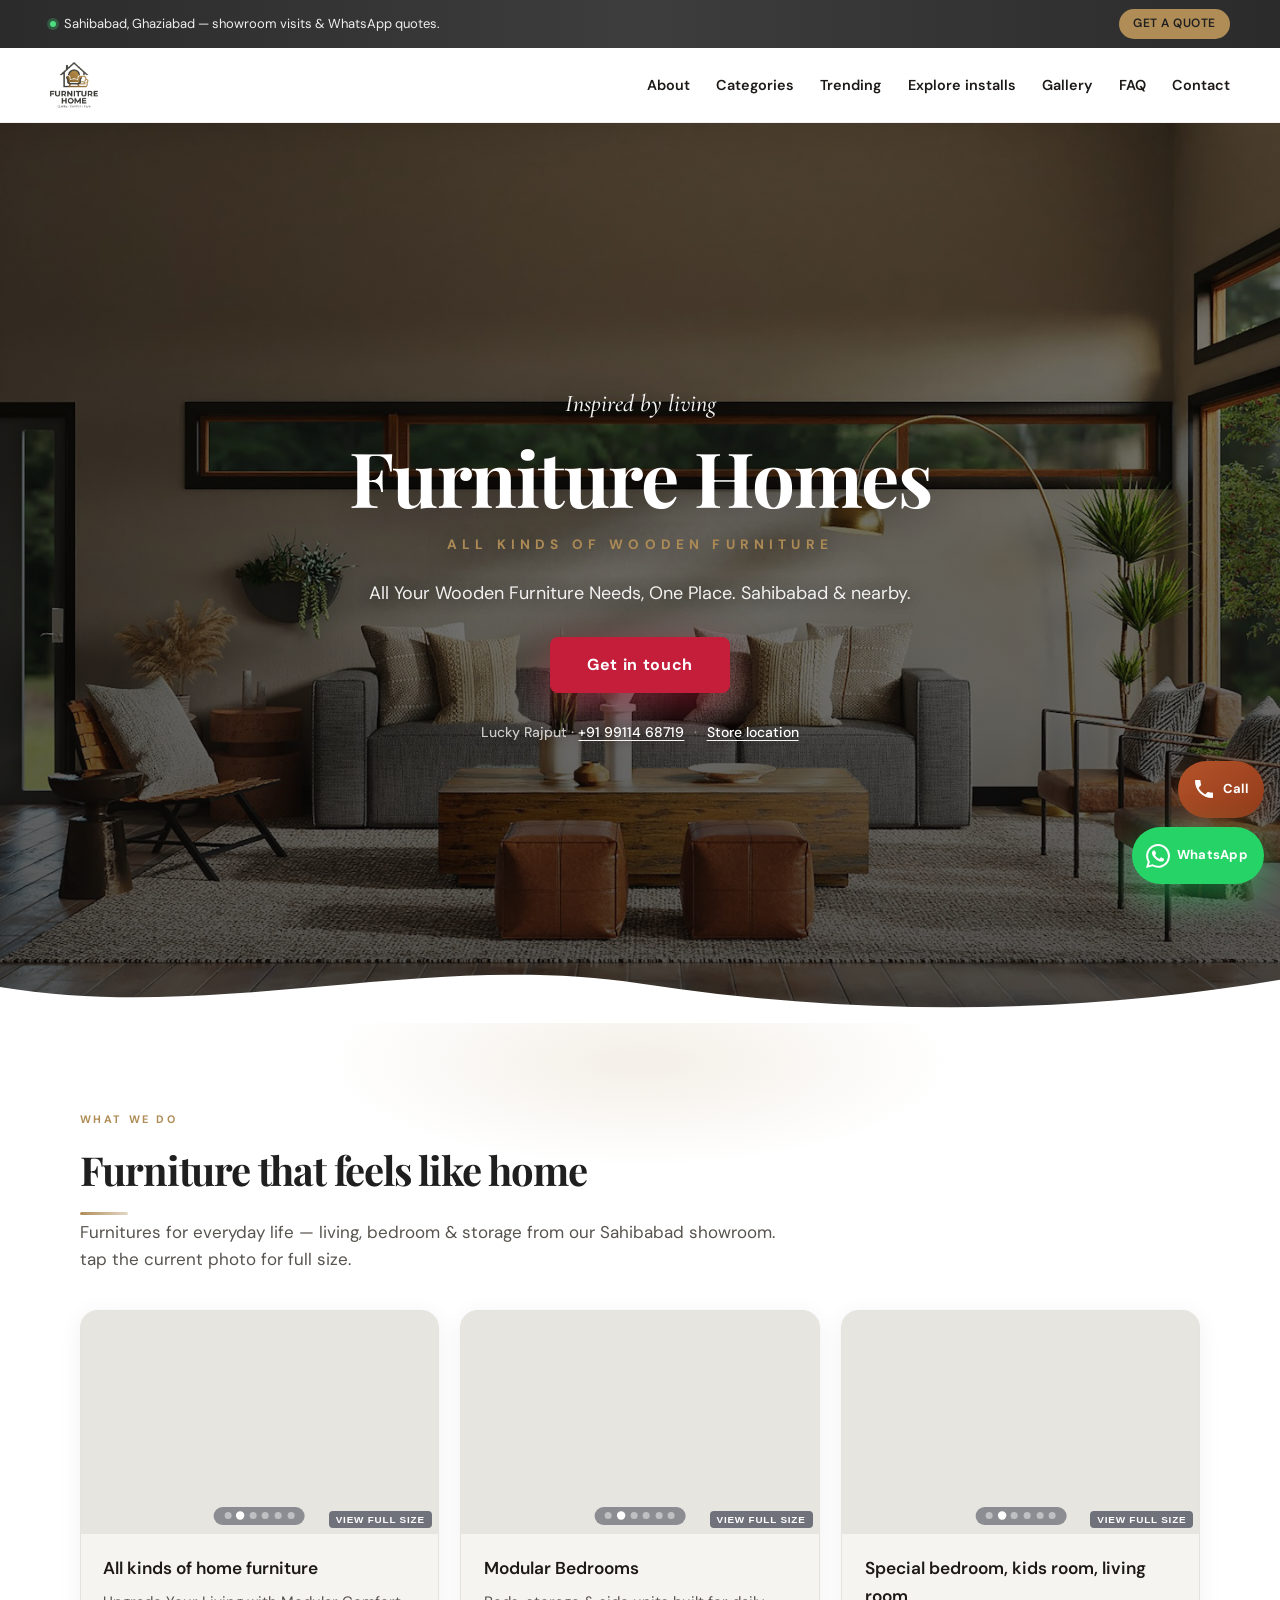
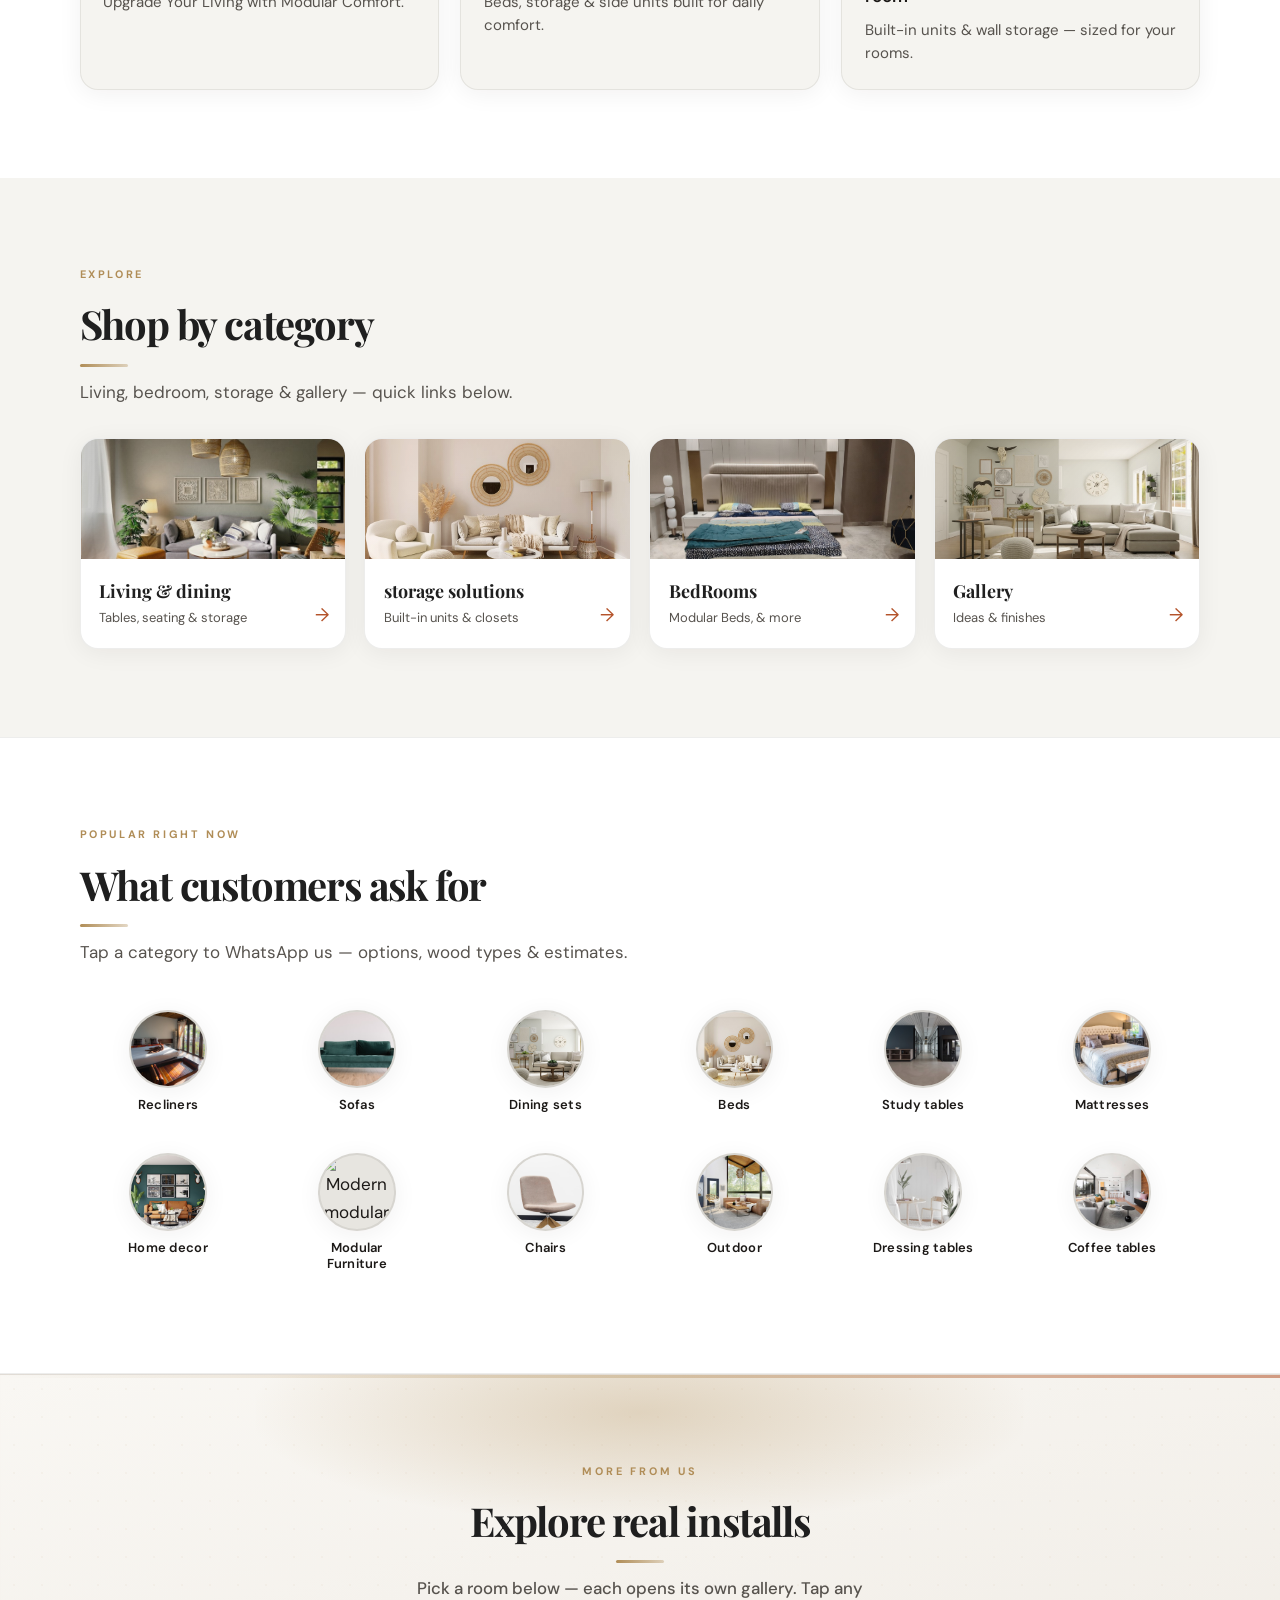
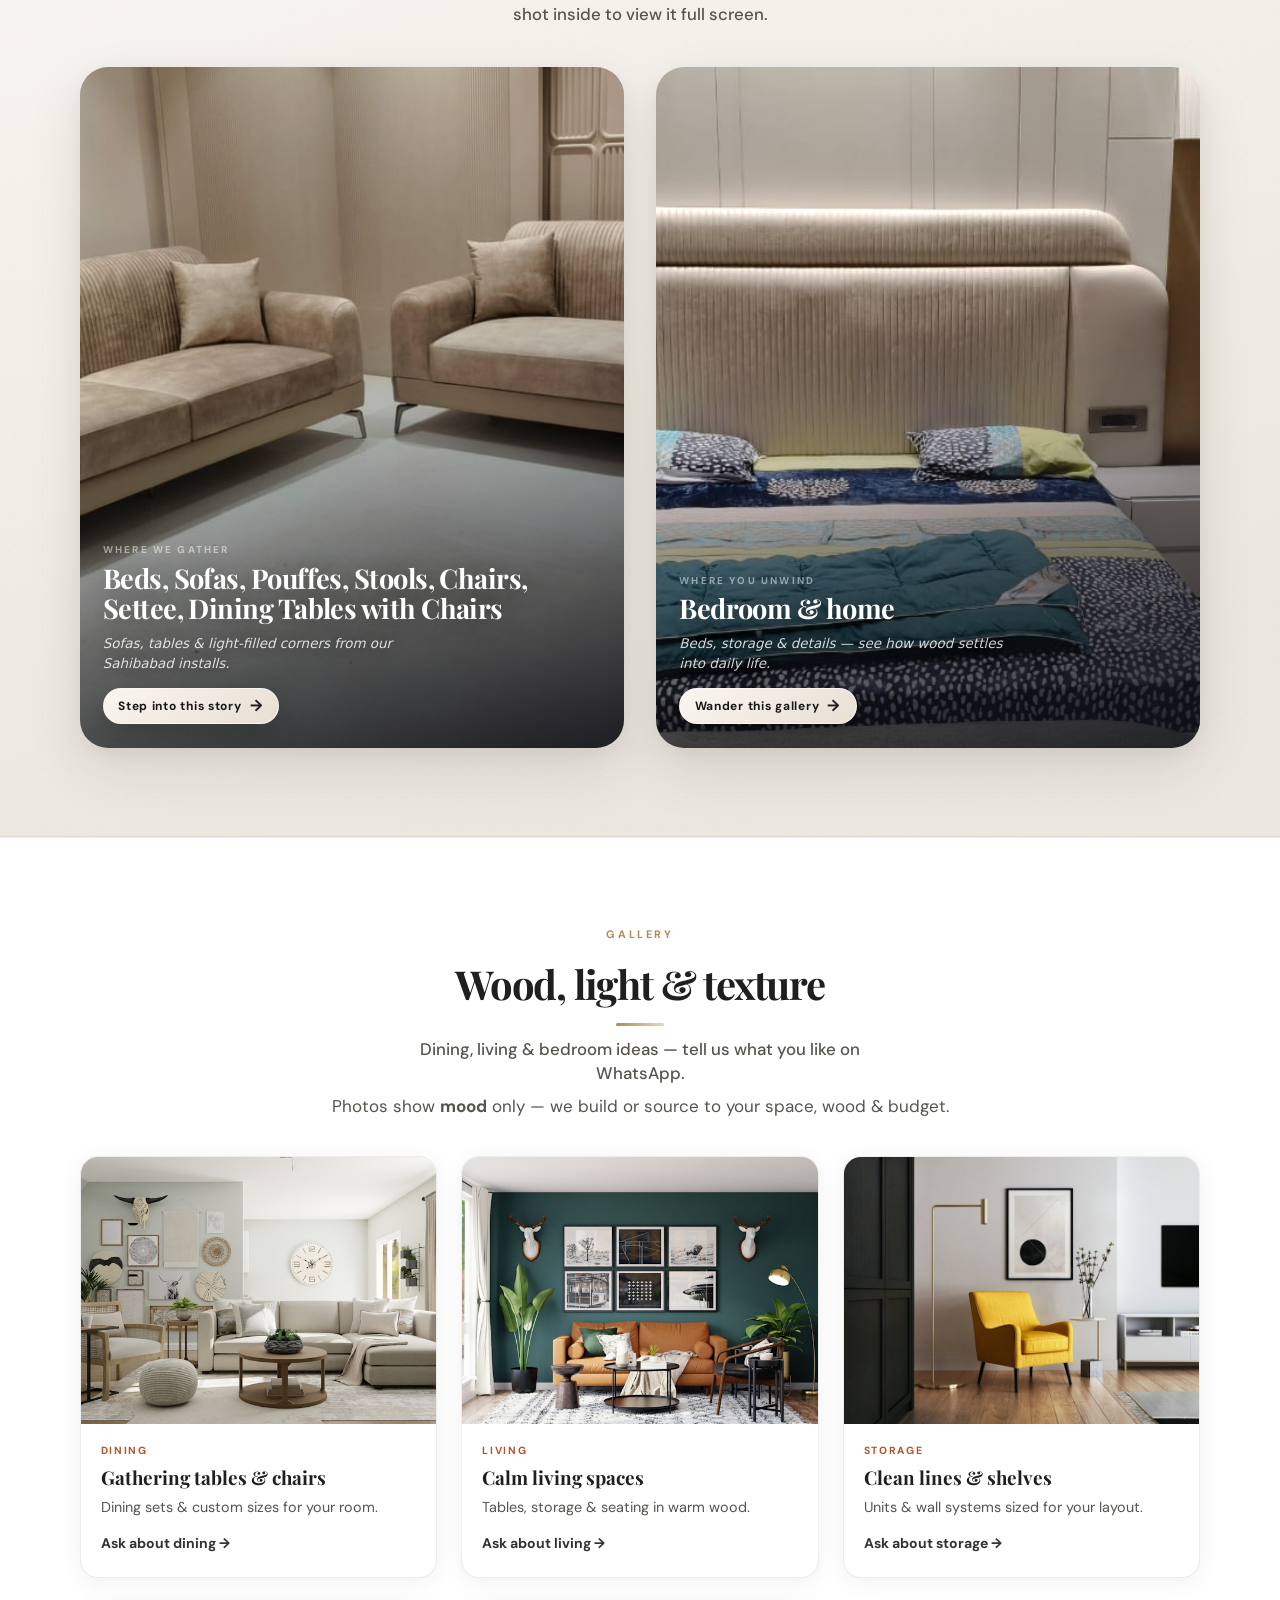
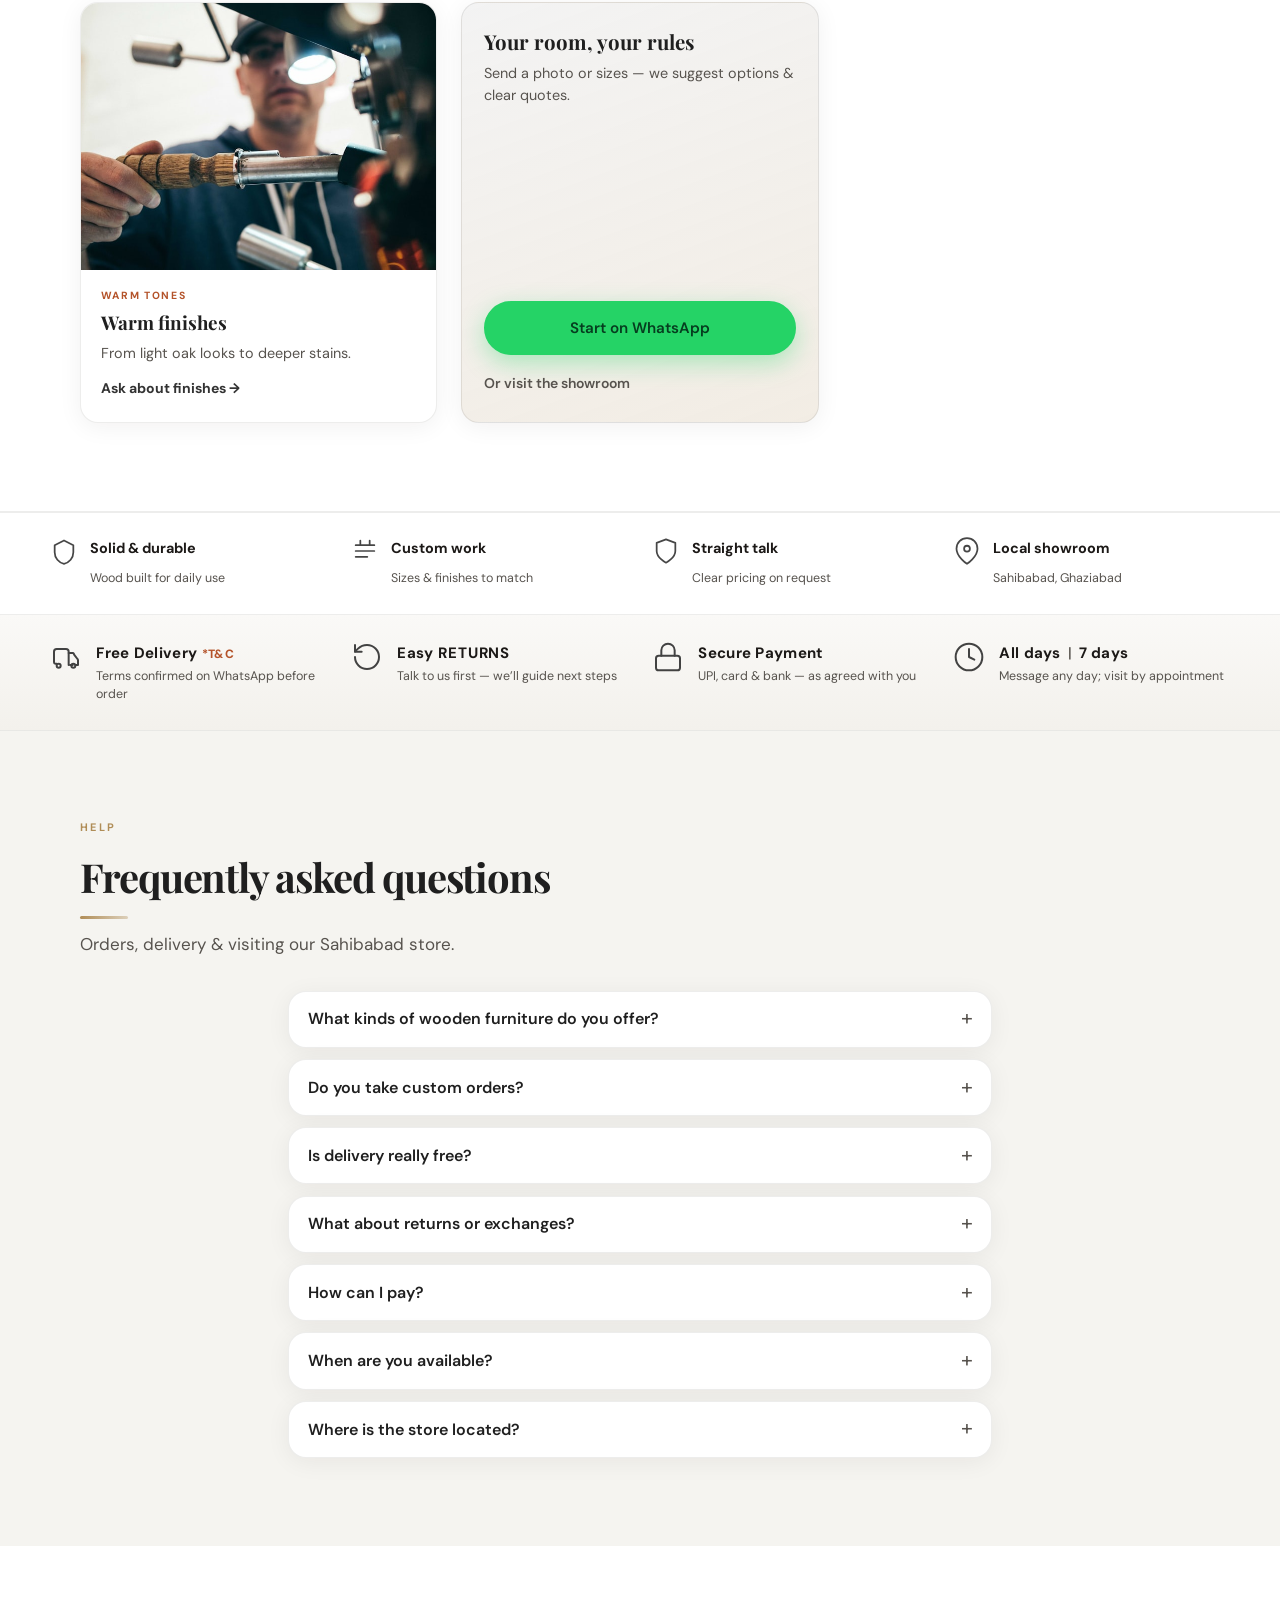
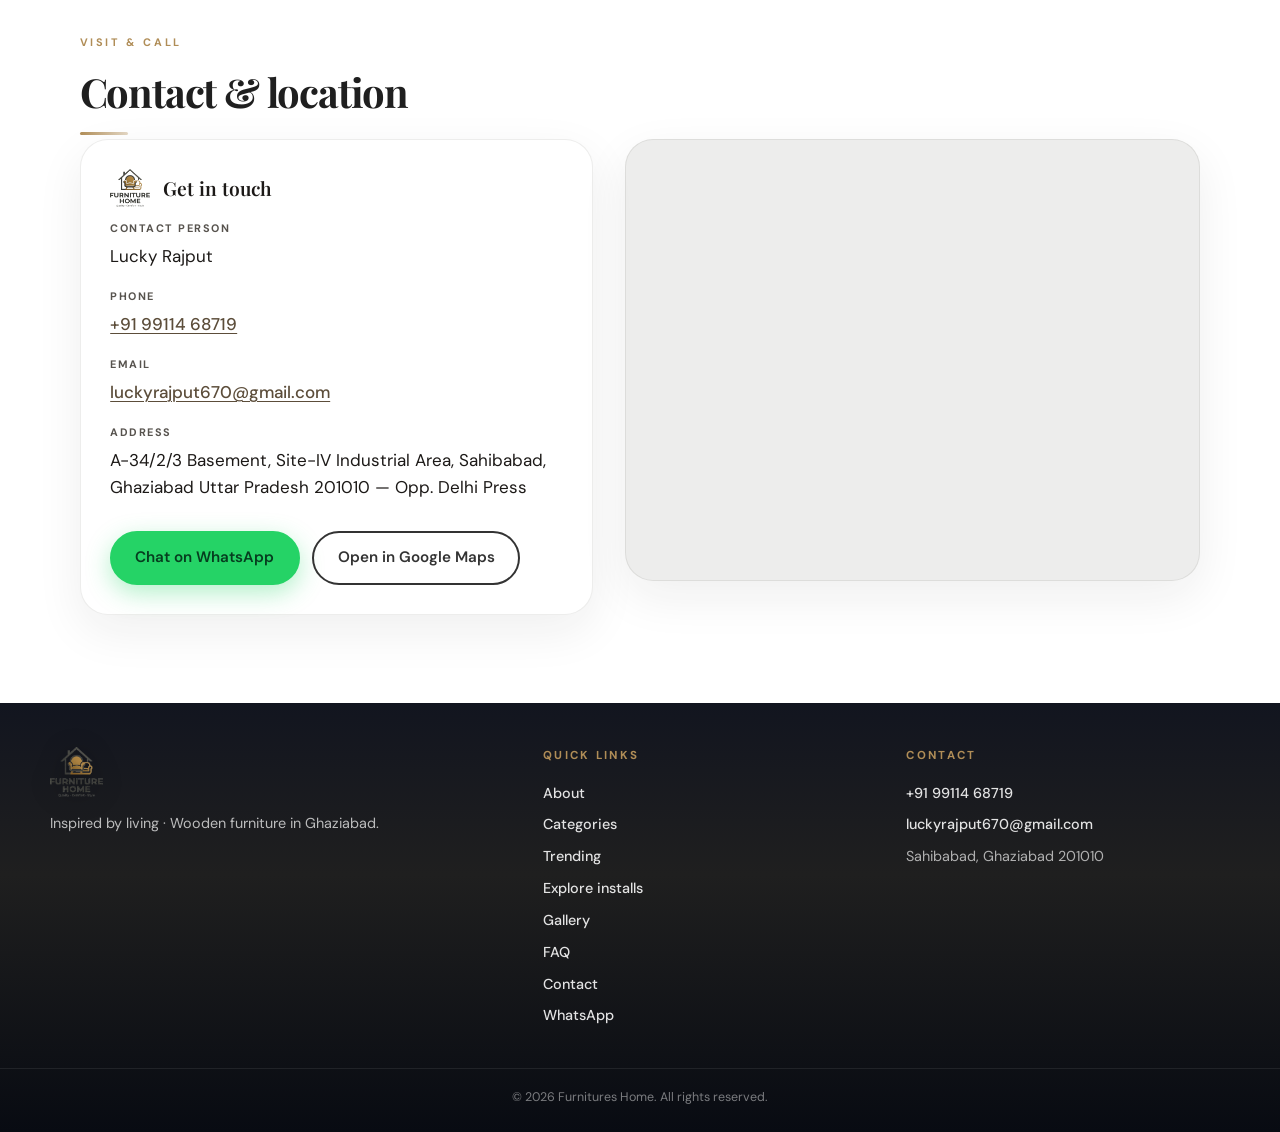
==== commit 3a988fec: "wardrobes removed" ====
--- a/index.html
+++ b/index.html
@@ -85,7 +85,7 @@
             "name": "What kinds of wooden furniture do you offer?",
             "acceptedAnswer": {
               "@type": "Answer",
-              "text": "Living, dining, and bedroom — tables, chairs, beds, wardrobes, storage, and more. Message on WhatsApp for options and wood types."
+              "text": "Living, dining, and bedroom — tables, chairs, beds, storage, and more. Message on WhatsApp for options and wood types."
             }
           },
           {
@@ -130,7 +130,7 @@
           { "@type": "ListItem", "position": 5, "name": "Study tables" },
           { "@type": "ListItem", "position": 6, "name": "Mattresses" },
           { "@type": "ListItem", "position": 7, "name": "Home decor" },
-          { "@type": "ListItem", "position": 8, "name": "Wardrobes" },
+          { "@type": "ListItem", "position": 8, "name": "Storage" },
           { "@type": "ListItem", "position": 9, "name": "Chairs" },
           { "@type": "ListItem", "position": 10, "name": "Outdoor furniture" },
           { "@type": "ListItem", "position": 11, "name": "Dressing tables" },
@@ -200,10 +200,10 @@
         </div>
         <div class="hero-full-inner container">
           <p class="hero-full-script">Inspired by living</p>
-          <h1 class="hero-full-title" id="hero-heading">Furniture Home</h1>
+          <h1 class="hero-full-title" id="hero-heading">Furniture Homes</h1>
           <p class="hero-full-kicker">All kinds of wooden furniture</p>
           <p class="hero-full-desc">
-            Solid wood for living, dining &amp; bedroom — custom sizes &amp; finishes. Sahibabad &amp; nearby.
+            All Your Wooden Furniture Needs, One Place. Sahibabad &amp; nearby.
           </p>
           <a
             class="btn btn-hero-cta"
@@ -235,7 +235,7 @@
             <h2 class="section-title">Furniture that feels like home</h2>
           </header>
           <p class="section-intro">
-            Solid wood for everyday life — living, bedroom &amp; storage from our Sahibabad showroom. tap the current photo for full size.
+            Furnitures for everyday life — living, bedroom &amp; storage from our Sahibabad showroom. tap the current photo for full size.
           </p>
           <ul class="feature-grid">
             <li class="feature-card" id="cat-living">
@@ -330,8 +330,8 @@
                 </div>
               </div>
               <div class="feature-card-body">
-                <h3>Living &amp; dining</h3>
-                <p>Solid wood tables, chairs &amp; storage — finishes to match your space.</p>
+                <h3>All kinds of home furniture</h3>
+                <p>Upgrade Your Living with Modular Comfort.</p>
               </div>
             </li>
             <li class="feature-card" id="cat-bedroom">
@@ -347,78 +347,78 @@
                     <button
                       type="button"
                       class="zoom-thumb zoom-thumb--slide is-active"
-                      data-full-src="images/actual-work/evening/01.jpeg"
+                      data-full-src="images/actual-work/evening/07.jpeg"
                       data-full-alt="Furnitures Home — bedroom and home project, Sahibabad"
                       aria-label="View full size: bedroom photo 1 of 6"
                       aria-hidden="false"
                       aria-haspopup="dialog"
                     >
-                      <img src="images/actual-work/evening/01.jpeg" alt="" width="800" height="500" sizes="(min-width: 700px) 33vw, 100vw" loading="lazy" decoding="async" />
+                      <img src="images/actual-work/evening/07.jpeg" alt="" width="800" height="500" sizes="(min-width: 700px) 33vw, 100vw" loading="lazy" decoding="async" />
                       <span class="zoom-thumb-hint" aria-hidden="true">View full size</span>
                     </button>
                     <button
                       type="button"
                       class="zoom-thumb zoom-thumb--slide"
-                      data-full-src="images/actual-work/evening/02.jpeg"
+                      data-full-src="images/actual-work/evening/08.jpeg"
                       data-full-alt="Furnitures Home — bedroom and home project, Sahibabad"
                       aria-label="View full size: bedroom photo 2 of 6"
                       aria-hidden="true"
                       tabindex="-1"
                       aria-haspopup="dialog"
                     >
-                      <img src="images/actual-work/evening/02.jpeg" alt="" width="800" height="500" sizes="(min-width: 700px) 33vw, 100vw" loading="lazy" decoding="async" />
+                      <img src="images/actual-work/evening/08.jpeg" alt="" width="800" height="500" sizes="(min-width: 700px) 33vw, 100vw" loading="lazy" decoding="async" />
                       <span class="zoom-thumb-hint" aria-hidden="true">View full size</span>
                     </button>
                     <button
                       type="button"
                       class="zoom-thumb zoom-thumb--slide"
-                      data-full-src="images/actual-work/evening/03.jpeg"
+                      data-full-src="images/actual-work/evening/09.jpeg"
                       data-full-alt="Furnitures Home — bedroom and home project, Sahibabad"
                       aria-label="View full size: bedroom photo 3 of 6"
                       aria-hidden="true"
                       tabindex="-1"
                       aria-haspopup="dialog"
                     >
-                      <img src="images/actual-work/evening/03.jpeg" alt="" width="800" height="500" sizes="(min-width: 700px) 33vw, 100vw" loading="lazy" decoding="async" />
+                      <img src="images/actual-work/evening/09.jpeg" alt="" width="800" height="500" sizes="(min-width: 700px) 33vw, 100vw" loading="lazy" decoding="async" />
                       <span class="zoom-thumb-hint" aria-hidden="true">View full size</span>
                     </button>
                     <button
                       type="button"
                       class="zoom-thumb zoom-thumb--slide"
-                      data-full-src="images/actual-work/evening/04.jpeg"
+                      data-full-src="images/actual-work/evening/10.jpeg"
                       data-full-alt="Furnitures Home — bedroom and home project, Sahibabad"
                       aria-label="View full size: bedroom photo 4 of 6"
                       aria-hidden="true"
                       tabindex="-1"
                       aria-haspopup="dialog"
                     >
-                      <img src="images/actual-work/evening/04.jpeg" alt="" width="800" height="500" sizes="(min-width: 700px) 33vw, 100vw" loading="lazy" decoding="async" />
+                      <img src="images/actual-work/evening/10.jpeg" alt="" width="800" height="500" sizes="(min-width: 700px) 33vw, 100vw" loading="lazy" decoding="async" />
                       <span class="zoom-thumb-hint" aria-hidden="true">View full size</span>
                     </button>
                     <button
                       type="button"
                       class="zoom-thumb zoom-thumb--slide"
-                      data-full-src="images/actual-work/evening/05.jpeg"
+                      data-full-src="images/actual-work/evening/11.jpeg"
                       data-full-alt="Furnitures Home — bedroom and home project, Sahibabad"
                       aria-label="View full size: bedroom photo 5 of 6"
                       aria-hidden="true"
                       tabindex="-1"
                       aria-haspopup="dialog"
                     >
-                      <img src="images/actual-work/evening/05.jpeg" alt="" width="800" height="500" sizes="(min-width: 700px) 33vw, 100vw" loading="lazy" decoding="async" />
+                      <img src="images/actual-work/evening/11.jpeg" alt="" width="800" height="500" sizes="(min-width: 700px) 33vw, 100vw" loading="lazy" decoding="async" />
                       <span class="zoom-thumb-hint" aria-hidden="true">View full size</span>
                     </button>
                     <button
                       type="button"
                       class="zoom-thumb zoom-thumb--slide"
-                      data-full-src="images/actual-work/evening/06.jpeg"
+                      data-full-src="images/actual-work/evening/12.jpeg"
                       data-full-alt="Furnitures Home — bedroom and home project, Sahibabad"
                       aria-label="View full size: bedroom photo 6 of 6"
                       aria-hidden="true"
                       tabindex="-1"
                       aria-haspopup="dialog"
                     >
-                      <img src="images/actual-work/evening/06.jpeg" alt="" width="800" height="500" sizes="(min-width: 700px) 33vw, 100vw" loading="lazy" decoding="async" />
+                      <img src="images/actual-work/evening/12.jpeg" alt="" width="800" height="500" sizes="(min-width: 700px) 33vw, 100vw" loading="lazy" decoding="async" />
                       <span class="zoom-thumb-hint" aria-hidden="true">View full size</span>
                     </button>
                   </div>
@@ -426,8 +426,8 @@
                 </div>
               </div>
               <div class="feature-card-body">
-                <h3>Bedroom</h3>
-                <p>Beds, wardrobes &amp; side units built for daily comfort.</p>
+                <h3>Modular Bedrooms</h3>
+                <p>Beds, storage &amp; side units built for daily comfort.</p>
               </div>
             </li>
             <li class="feature-card" id="cat-storage">
@@ -437,84 +437,84 @@
                   data-feature-slider
                   role="region"
                   aria-roledescription="carousel"
-                  aria-label="Wardrobes and storage project photos"
+                  aria-label="Storage project photos"
                 >
                   <div class="feature-slider-viewport">
                     <button
                       type="button"
                       class="zoom-thumb zoom-thumb--slide is-active"
-                      data-full-src="images/actual-work/afternoon/10.jpeg"
-                      data-full-alt="Furnitures Home — wardrobes and storage project, Sahibabad"
-                      aria-label="View full size: wardrobes and storage photo 1 of 6"
+                      data-full-src="images/actual-work/afternoon/16.jpeg"
+                      data-full-alt="Furnitures Home — storage project, Sahibabad"
+                      aria-label="View full size: storage photo 1 of 6"
                       aria-hidden="false"
                       aria-haspopup="dialog"
                     >
-                      <img src="images/actual-work/afternoon/10.jpeg" alt="" width="800" height="500" sizes="(min-width: 700px) 33vw, 100vw" loading="lazy" decoding="async" />
+                      <img src="images/actual-work/afternoon/16.jpeg" alt="" width="800" height="500" sizes="(min-width: 700px) 33vw, 100vw" loading="lazy" decoding="async" />
                       <span class="zoom-thumb-hint" aria-hidden="true">View full size</span>
                     </button>
                     <button
                       type="button"
                       class="zoom-thumb zoom-thumb--slide"
-                      data-full-src="images/actual-work/afternoon/11.jpeg"
-                      data-full-alt="Furnitures Home — wardrobes and storage project, Sahibabad"
-                      aria-label="View full size: wardrobes and storage photo 2 of 6"
+                      data-full-src="images/actual-work/afternoon/17.jpeg"
+                      data-full-alt="Furnitures Home — storage project, Sahibabad"
+                      aria-label="View full size: storage photo 2 of 6"
                       aria-hidden="true"
                       tabindex="-1"
                       aria-haspopup="dialog"
                     >
-                      <img src="images/actual-work/afternoon/11.jpeg" alt="" width="800" height="500" sizes="(min-width: 700px) 33vw, 100vw" loading="lazy" decoding="async" />
+                      <img src="images/actual-work/afternoon/17.jpeg" alt="" width="800" height="500" sizes="(min-width: 700px) 33vw, 100vw" loading="lazy" decoding="async" />
                       <span class="zoom-thumb-hint" aria-hidden="true">View full size</span>
                     </button>
                     <button
                       type="button"
                       class="zoom-thumb zoom-thumb--slide"
-                      data-full-src="images/actual-work/afternoon/12.jpeg"
-                      data-full-alt="Furnitures Home — wardrobes and storage project, Sahibabad"
-                      aria-label="View full size: wardrobes and storage photo 3 of 6"
+                      data-full-src="images/actual-work/afternoon/18.jpeg"
+                      data-full-alt="Furnitures Home — storage project, Sahibabad"
+                      aria-label="View full size: storage photo 3 of 6"
                       aria-hidden="true"
                       tabindex="-1"
                       aria-haspopup="dialog"
                     >
-                      <img src="images/actual-work/afternoon/12.jpeg" alt="" width="800" height="500" sizes="(min-width: 700px) 33vw, 100vw" loading="lazy" decoding="async" />
+                      <img src="images/actual-work/afternoon/18.jpeg" alt="" width="800" height="500" sizes="(min-width: 700px) 33vw, 100vw" loading="lazy" decoding="async" />
                       <span class="zoom-thumb-hint" aria-hidden="true">View full size</span>
                     </button>
                     <button
                       type="button"
                       class="zoom-thumb zoom-thumb--slide"
-                      data-full-src="images/actual-work/afternoon/13.jpeg"
-                      data-full-alt="Furnitures Home — wardrobes and storage project, Sahibabad"
-                      aria-label="View full size: wardrobes and storage photo 4 of 6"
+                      data-full-src="images/actual-work/afternoon/19.jpeg"
+                      data-full-alt="Furnitures Home — storage project, Sahibabad"
+                      aria-label="View full size: storage photo 4 of 6"
                       aria-hidden="true"
                       tabindex="-1"
                       aria-haspopup="dialog"
                     >
-                      <img src="images/actual-work/afternoon/13.jpeg" alt="" width="800" height="500" sizes="(min-width: 700px) 33vw, 100vw" loading="lazy" decoding="async" />
+                      <img src="images/actual-work/afternoon/19.jpeg" alt="" width="800" height="500" sizes="(min-width: 700px) 33vw, 100vw" loading="lazy" decoding="async" />
                       <span class="zoom-thumb-hint" aria-hidden="true">View full size</span>
                     </button>
                     <button
                       type="button"
                       class="zoom-thumb zoom-thumb--slide"
-                      data-full-src="images/actual-work/afternoon/14.jpeg"
-                      data-full-alt="Furnitures Home — wardrobes and storage project, Sahibabad"
-                      aria-label="View full size: wardrobes and storage photo 5 of 6"
+                      data-full-src="images/actual-work/afternoon/20.jpeg"
+                      data-full-alt="Furnitures Home — storage project, Sahibabad"
+                      aria-label="View full size: storage photo 5 of 6"
                       aria-hidden="true"
                       tabindex="-1"
                       aria-haspopup="dialog"
                     >
-                      <img src="images/actual-work/afternoon/14.jpeg" alt="" width="800" height="500" sizes="(min-width: 700px) 33vw, 100vw" loading="lazy" decoding="async" />
+                      <img src="images/actual-work/afternoon/20.jpeg" alt="" width="800" height="500" sizes="(min-width: 700px) 33vw, 100vw" loading="lazy" decoding="async" />
                       <span class="zoom-thumb-hint" aria-hidden="true">View full size</span>
                     </button>
                     <button
                       type="button"
                       class="zoom-thumb zoom-thumb--slide"
-                      data-full-src="images/actual-work/afternoon/15.jpeg"
-                      data-full-alt="Furnitures Home — wardrobes and storage project, Sahibabad"
-                      aria-label="View full size: wardrobes and storage photo 6 of 6"
+                      data-full-src="images/actual-work/afternoon/21.jpeg"
+                      data-full-alt="Furnitures Home — storage project, Sahibabad"
+                      aria-label="View full size: storage photo 6 of 6"
                       aria-hidden="true"
                       tabindex="-1"
                       aria-haspopup="dialog"
                     >
-                      <img src="images/actual-work/afternoon/15.jpeg" alt="" width="800" height="500" sizes="(min-width: 700px) 33vw, 100vw" loading="lazy" decoding="async" />
+                      <img src="images/actual-work/afternoon/21.jpeg" alt="" width="800" height="500" sizes="(min-width: 700px) 33vw, 100vw" loading="lazy" decoding="async" />
                       <span class="zoom-thumb-hint" aria-hidden="true">View full size</span>
                     </button>
                   </div>
@@ -522,8 +522,8 @@
                 </div>
               </div>
               <div class="feature-card-body">
-                <h3>Wardrobes &amp; storage</h3>
-                <p>Built-in wardrobes, units &amp; wall storage — sized for your rooms.</p>
+                <h3>Special bedroom, kids room, living room</h3>
+                <p>Built-in units &amp; wall storage — sized for your rooms.</p>
               </div>
             </li>
           </ul>
@@ -536,7 +536,7 @@
             <p class="eyebrow">Explore</p>
             <h2 class="section-title">Shop by category</h2>
             <p class="section-intro section-intro--tight">
-              Living, bedroom, wardrobes &amp; gallery — quick links below.
+              Living, bedroom, storage &amp; gallery — quick links below.
             </p>
           </header>
           <div class="category-grid">
@@ -551,16 +551,17 @@
             <a class="category-tile" href="#actual-work-card-evening">
               <span class="category-tile-visual category-tile-visual--bed" aria-hidden="true"></span>
               <span class="category-tile-body">
-                <span class="category-tile-name">Bedroom</span>
-                <span class="category-tile-hint">Beds, wardrobes &amp; more</span>
+                <span class="category-tile-name">storage solutions</span>
+                <span class="category-tile-hint">Built-in units &amp; closets</span>
                 <span class="category-tile-arrow" aria-hidden="true">→</span>
               </span>
             </a>
             <a class="category-tile" href="#gallery-storage">
               <span class="category-tile-visual category-tile-visual--storage" aria-hidden="true"></span>
               <span class="category-tile-body">
-                <span class="category-tile-name">Wardrobes &amp; storage</span>
-                <span class="category-tile-hint">Built-in units &amp; closets</span>
+                <span class="category-tile-name">BedRooms</span>
+                <!-- <span class="category-tile-hint">Built-in units &amp; closets</span> -->
+                <span class="category-tile-hint">Modular Beds, &amp; more</span>
                 <span class="category-tile-arrow" aria-hidden="true">→</span>
               </span>
             </a>
@@ -636,7 +637,7 @@
                 <span class="trending-icon">
                   <img
                     src="images/stock/stock-bedroom.jpg"
-                    alt="Bedroom with wooden bed and wardrobe"
+                    alt="Bedroom with wooden bed and built-in storage"
                     width="400"
                     height="400"
                     loading="lazy"
@@ -692,18 +693,18 @@
               </a>
             </li>
             <li>
-              <a class="trending-item" href="https://wa.me/919911468719?text=Hello%2C%20I%27m%20interested%20in%20wardrobes." target="_blank" rel="noopener noreferrer">
+              <a class="trending-item" href="https://wa.me/919911468719?text=Hello%2C%20I%27m%20interested%20in%20modular%20furniture." target="_blank" rel="noopener noreferrer">
                 <span class="trending-icon">
                   <img
-                    src="images/stock/trending-wardrobe.jpg"
-                    alt="Modern wardrobe closet storage"
+                    src="images/stock/trending-modular.jpg"
+                    alt="Modern modular closet storage"
                     width="400"
                     height="400"
                     loading="lazy"
                     decoding="async"
                   />
                 </span>
-                <span class="trending-label">Wardrobes</span>
+                <span class="trending-label">Modular Furniture</span>
               </a>
             </li>
             <li>
@@ -806,7 +807,7 @@
                 <span class="actual-work-card-gradient" aria-hidden="true"></span>
                 <span class="actual-work-card-body">
                   <span class="actual-work-card-label">Where we gather</span>
-                  <span class="actual-work-card-name">Living &amp; dining</span>
+                  <span class="actual-work-card-name">Beds, Sofas, Pouffes, Stools, Chairs, Settee, Dining Tables with Chairs</span>
                   <span class="actual-work-card-tagline">Sofas, tables &amp; light-filled corners from our Sahibabad installs.</span>
                   <span class="actual-work-card-cta">
                     <span class="actual-work-card-cta-text">Step into this story</span>
@@ -836,7 +837,7 @@
                 <span class="actual-work-card-body">
                   <span class="actual-work-card-label">Where you unwind</span>
                   <span class="actual-work-card-name">Bedroom &amp; home</span>
-                  <span class="actual-work-card-tagline">Beds, wardrobes &amp; details — see how wood settles into daily life.</span>
+                  <span class="actual-work-card-tagline">Beds, storage &amp; details — see how wood settles into daily life.</span>
                   <span class="actual-work-card-cta">
                     <span class="actual-work-card-cta-text">Wander this gallery</span>
                     <span class="actual-work-card-arrow" aria-hidden="true">→</span>
@@ -928,30 +929,6 @@
                   target="_blank"
                   rel="noopener noreferrer"
                   >Ask about storage →</a
-                >
-              </div>
-            </article>
-            <article class="inspo-card">
-              <div class="inspo-card-media">
-                <img
-                  src="images/stock/inspo-materials.jpg"
-                  alt="Natural wood grain close-up"
-                  width="800"
-                  height="600"
-                  loading="lazy"
-                  decoding="async"
-                />
-              </div>
-              <div class="inspo-card-body">
-                <span class="inspo-card-tag">Materials</span>
-                <h3 class="inspo-card-title">Natural grain &amp; finish</h3>
-                <p class="inspo-card-desc">Wood type &amp; polish — we’ll guide what lasts.</p>
-                <a
-                  class="inspo-card-cta"
-                  href="https://wa.me/919911468719?text=Hello%2C%20I%27d%20like%20help%20choosing%20wood%20type%20and%20finish."
-                  target="_blank"
-                  rel="noopener noreferrer"
-                  >Ask about wood &amp; finish →</a
                 >
               </div>
             </article>
@@ -1119,7 +1096,7 @@
               <summary class="faq-question">What kinds of wooden furniture do you offer?</summary>
               <div class="faq-answer">
                 <p>
-                  Living, dining &amp; bedroom — tables, chairs, beds, wardrobes &amp; more. WhatsApp us for options &amp; wood types.
+                  Living, dining &amp; bedroom — tables, chairs, beds, storage &amp; more. WhatsApp us for options &amp; wood types.
                 </p>
               </div>
             </details>
@@ -1208,7 +1185,7 @@
                 <dd>
                   <address class="contact-address">
                     A-34/2/3 Basement, Site-IV Industrial Area, Sahibabad,
-                    Ghaziabad 201010 — Opp. Delhi Press
+                    Ghaziabad Uttar Pradesh 201010 — Opp. Delhi Press
                   </address>
                 </dd>
               </dl>
